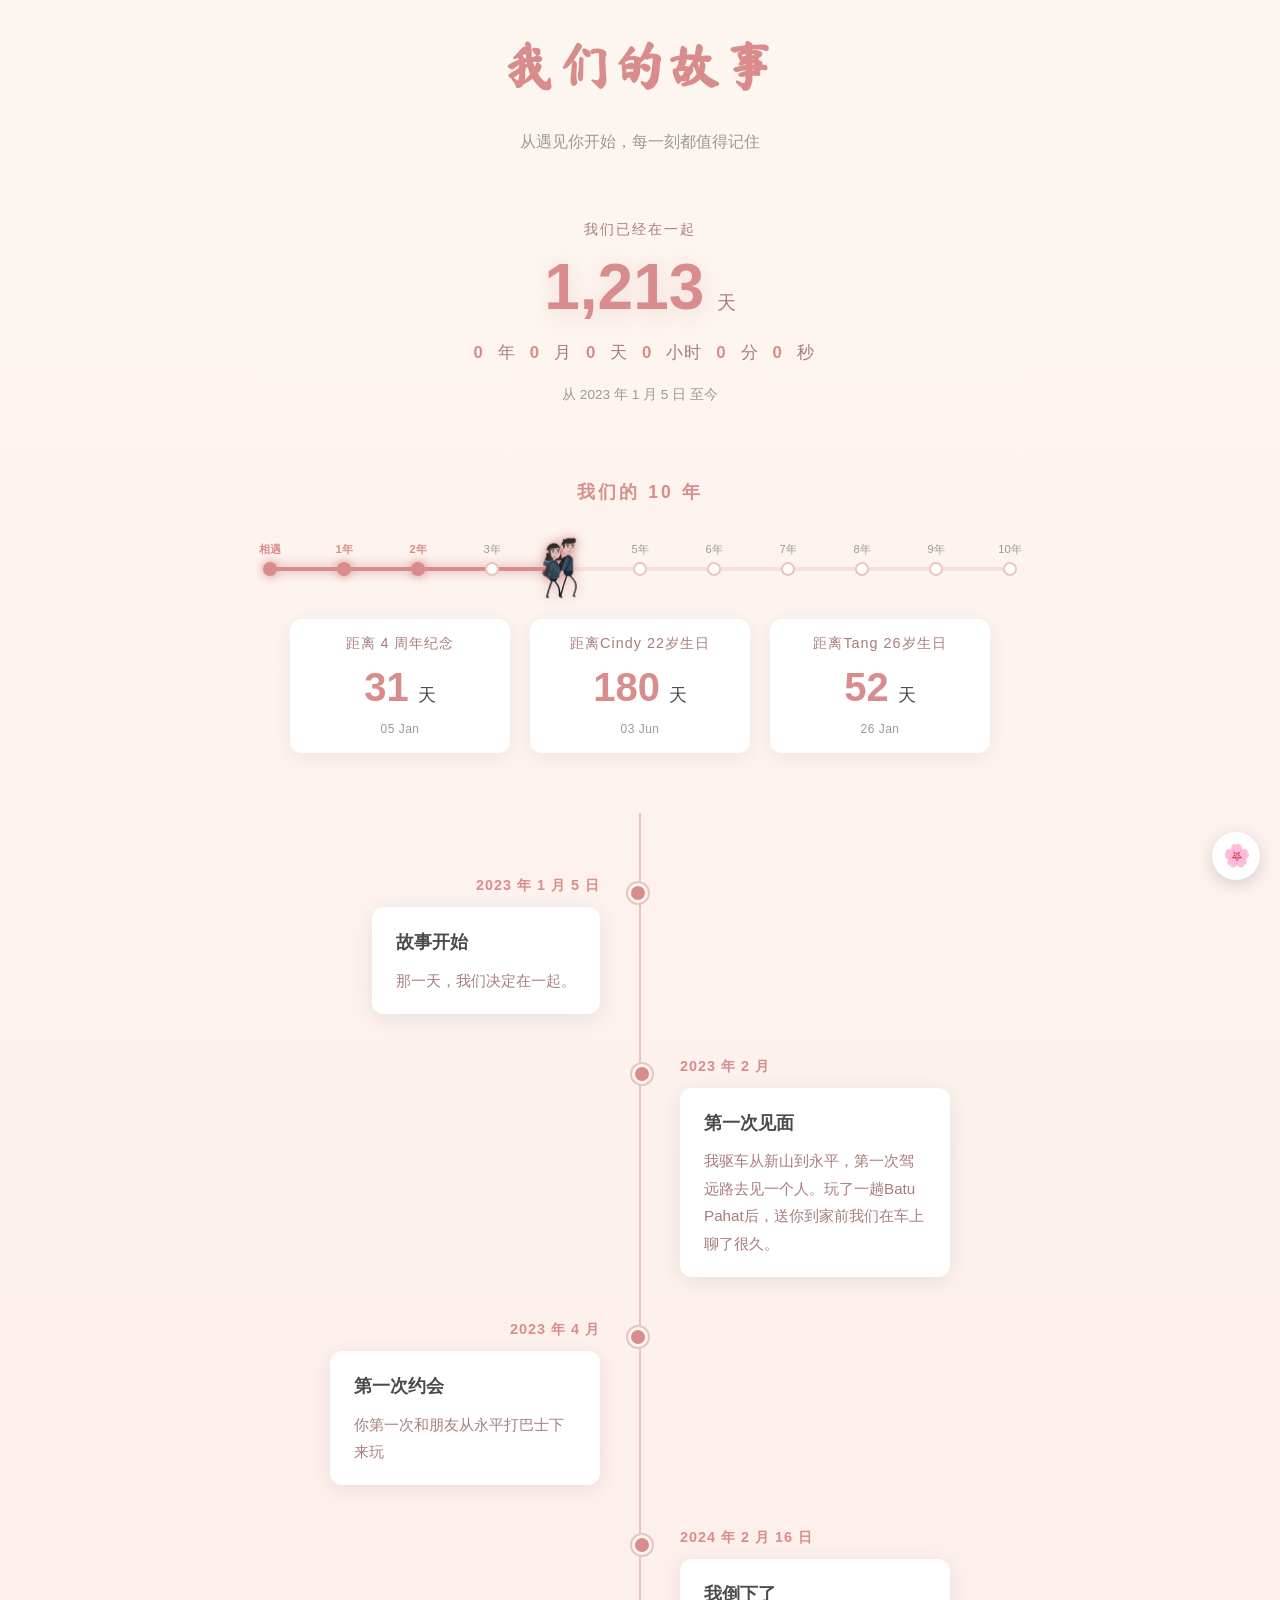
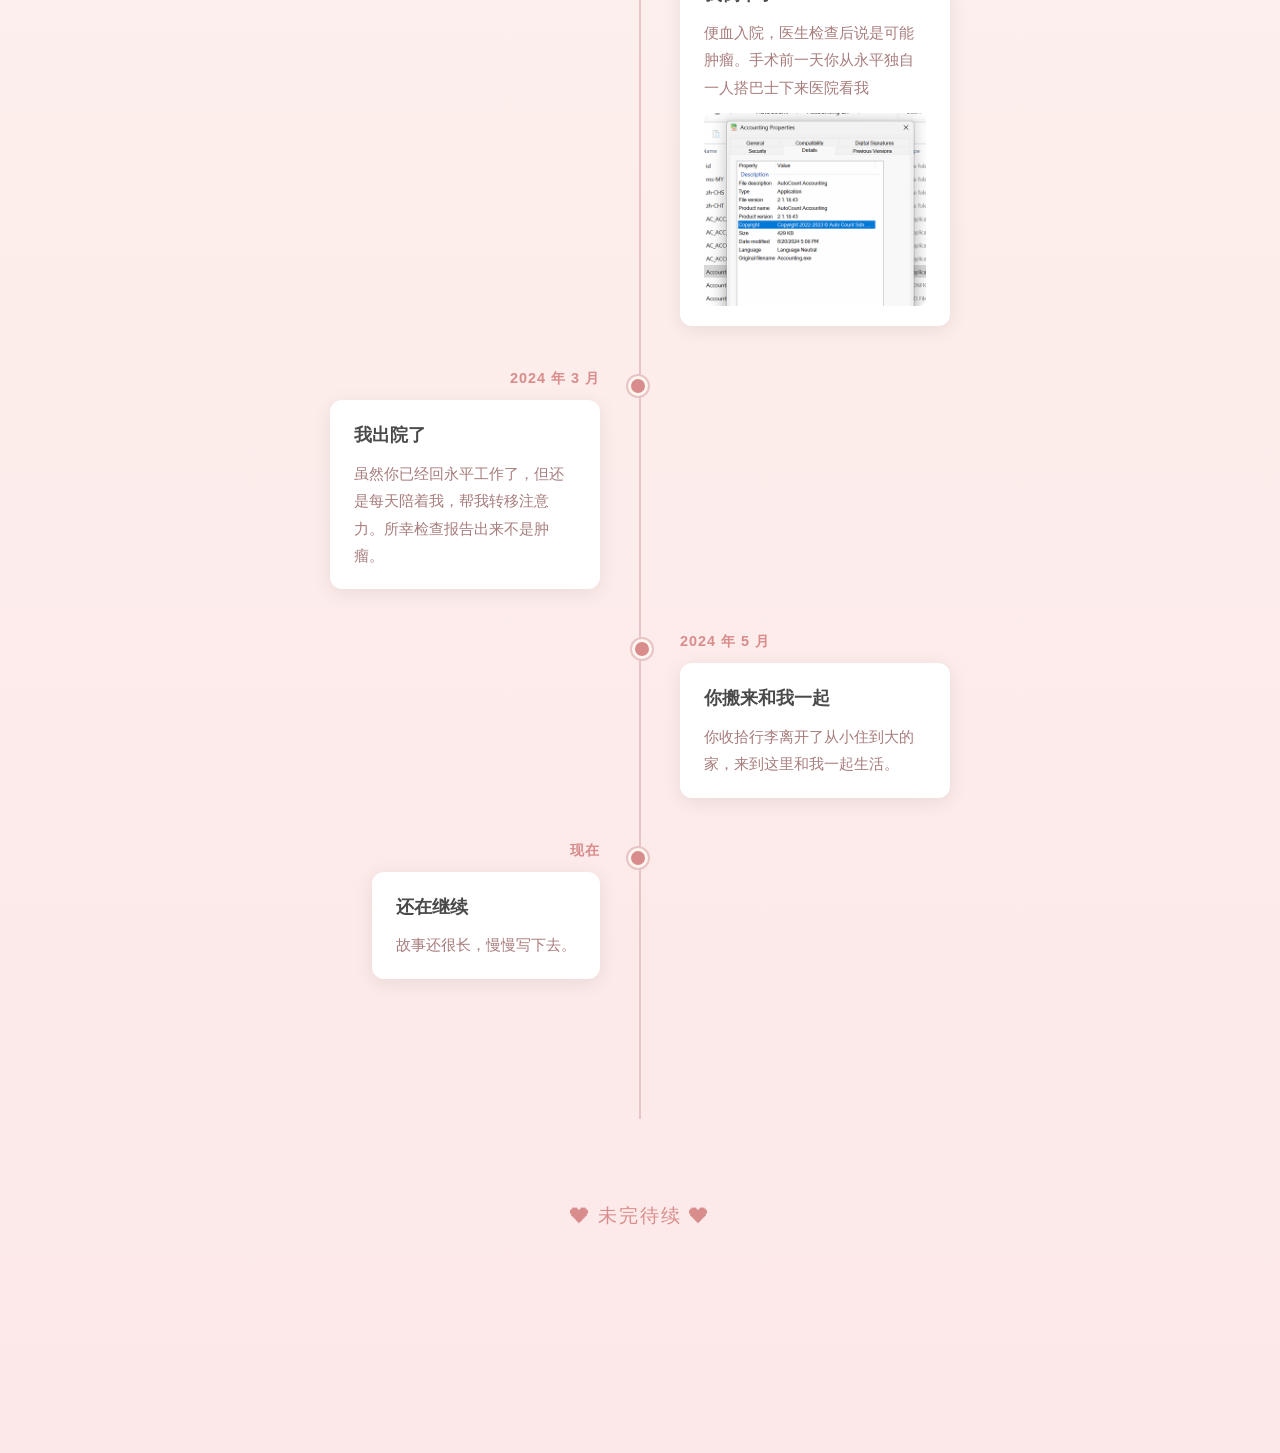
==== index.html @ 898c617d "Update index.html" ====
<!DOCTYPE html>
<html lang="zh-CN">
<head>
<meta charset="UTF-8">
<meta name="viewport" content="width=device-width, initial-scale=1.0">
<title>我们的故事</title>
<link rel="stylesheet" href="style.css">
<link href="https://fonts.googleapis.com/css2?family=Ma+Shan+Zheng&display=swap" rel="stylesheet">
</head>
<body>

<!-- 掉落物容器 -->
<div id="sakura"></div>

<!-- 主题切换按钮 -->
<button id="theme-btn" class="theme-btn">🌸</button>

<header>
  <h1>我们的故事</h1>
  <p>从遇见你开始，每一刻都值得记住</p>
</header>

<!-- 计数器 -->
<div class="counter">
  <div class="label">我们已经在一起</div>
  <div>
    <span class="number" id="days">0</span>
    <span class="unit">天</span>
  </div>
  <div class="detail">
    <span class="num" id="y">0</span> 年
    <span class="num" id="mo">0</span> 月
    <span class="num" id="d">0</span> 天
    <span class="num" id="h">0</span> 小时
    <span class="num" id="mi">0</span> 分
    <span class="num" id="s">0</span> 秒
  </div>
  <div class="since">从 2023 年 1 月 5 日 至今</div>
</div>

<!-- 里程碑进度条 -->
<div class="milestone">
  <div class="milestone-title">我们的 10 年</div>

  <div class="milestone-bar">
    <div class="milestone-line"></div>
    <div class="milestone-fill" id="milestone-fill"></div>

    <!-- 节点会由 JS 生成 -->

    <div class="milestone-marker" id="milestone-marker">
    <img src="images/walking.gif">
  </div>

  <div class="milestone-labels" id="milestone-labels"></div>
</div>


<!-- 倒计时区域 -->
<div class="countdown-section">
  <div class="countdown-card">
    <div class="countdown-title" id="title-anniversary">距离周年纪念</div>
    <div class="countdown-value"><span id="cd-anniversary">--</span> 天</div>
    <div class="countdown-date">05 Jan</div>
  </div>
  
  <div class="countdown-card">
    <div class="countdown-title" id="title-her">距离Cindy生日</div>
    <div class="countdown-value"><span id="cd-her">--</span> 天</div>
    <div class="countdown-date">03 Jun</div>
  </div>
  
  <div class="countdown-card">
    <div class="countdown-title" id="title-him">距离Tang生日</div>
    <div class="countdown-value"><span id="cd-him">--</span> 天</div>
    <div class="countdown-date">26 Jan</div>
  </div>
</div>

<!-- 时间线 -->
<div class="timeline">

  <div class="event left">
    <div class="date">2023 年 1 月 5 日</div>
    <div class="card">
      <h3>故事开始</h3>
      <p>那一天，我们决定在一起。</p>
    </div>
  </div>

  <div class="event right">
    <div class="date">2023 年 2 月</div>
    <div class="card">
      <h3>第一次见面</h3>
      <p>我驱车从新山到永平，第一次驾远路去见一个人。玩了一趟Batu Pahat后，送你到家前我们在车上聊了很久。</p>
    </div>
  </div>

  <div class="event left">
    <div class="date">2023 年 4 月</div>
    <div class="card">
      <h3>第一次约会</h3>
      <p>你第一次和朋友从永平打巴士下来玩</p>
    </div>
  </div>

  <div class="event right">
    <div class="date">2024 年 2 月 16 日</div>
    <div class="card">
      <h3>我倒下了</h3>
      <p>便血入院，医生检查后说是可能肿瘤。手术前一天你从永平独自一人搭巴士下来医院看我</p>
      <img src="images/photo1.jpg">
    </div>
  </div>

  <div class="event left">
    <div class="date">2024 年 3 月</div>
    <div class="card">
      <h3>我出院了</h3>
      <p>虽然你已经回永平工作了，但还是每天陪着我，帮我转移注意力。所幸检查报告出来不是肿瘤。</p>
    </div>
  </div>

  <div class="event right">
    <div class="date">2024 年 5 月</div>
    <div class="card">
      <h3>你搬来和我一起</h3>
      <p>你收拾行李离开了从小住到大的家，来到这里和我一起生活。</p>
    </div>
  </div>

  <div class="event left">
    <div class="date">现在</div>
    <div class="card">
      <h3>还在继续</h3>
      <p>故事还很长，慢慢写下去。</p>
    </div>
  </div>

</div>

<div class="ending">❤ 未完待续 ❤</div>

<div id="lightbox" class="lightbox">
  <img id="lightbox-img" src="" alt="">
</div>

<script src="script.js"></script>
</body>
</html>
---- style.css ----
/* ========== 浪漫主题 ========== */
:root {
  --bg-top: #fdf6f0;
  --bg-bottom: #fce8e8;
  --main: #d98c8c;
  --main-light: #e8c4c4;
  --text: #4a4a4a;
  --text-light: #999;
  --text-mid: #a87c7c;
  --card-bg: #ffffff;
  --dot-border: #fdf6f0;
  --petal-bg: radial-gradient(circle at 30% 30%, #ffd1dc, #ffb7c5);
}

/* ========== 万兽之王主题 ========== */
body.theme-fun {
  --bg-top: #0a0a0f;
  --bg-bottom: #1a1215;
  --main: #c9a04a;
  --main-light: #4a3a28;
  --text: #e8dcc8;
  --text-light: #8a7a68;
  --text-mid: #b8a898;
  --card-bg: #151014;
  --dot-border: #0a0a0f;
  --petal-bg: none;
}

* { margin: 0; padding: 0; box-sizing: border-box; }

body {
  font-family: "Helvetica Neue", "PingFang SC", "Microsoft YaHei", sans-serif;
  background: linear-gradient(180deg, var(--bg-top) 0%, var(--bg-bottom) 100%);
  color: var(--text);
  line-height: 1.8;
  overflow-x: hidden;
  transition: background 0.6s ease, color 0.6s ease;
}

/* ========== 掉落物层 ========== */
#sakura {
  position: fixed;
  top: 0;
  left: 0;
  width: 100%;
  height: 100%;
  pointer-events: none;
  z-index: 1;
  overflow: hidden;
}
.petal {
  position: absolute;
  top: -30px;
  background: var(--petal-bg);
  border-radius: 50% 0 50% 50%;
  opacity: 0.8;
  animation: fall linear infinite;
}
/* 图片 / emoji 型掉落物 */
.petal.img-petal {
  background-color: transparent !important;
  background-image: none !important;
  border-radius: 0;
  display: flex;
  align-items: center;
  justify-content: center;
}
@keyframes fall {
  0% {
    transform: translateY(-30px) rotate(0deg) translateX(0);
    opacity: 0;
  }
  10% { opacity: 0.9; }
  90% { opacity: 0.9; }
  100% {
    transform: translateY(105vh) rotate(720deg) translateX(80px);
    opacity: 0;
  }
}

/* ========== 主题切换按钮 ========== */
.theme-btn {
  position: fixed;
  top: auto;
  bottom: 20px;
  right: 20px;
  width: 48px;
  height: 48px;
  border-radius: 50%;
  border: none;
  background: var(--card-bg);
  box-shadow: 0 4px 16px rgba(0,0,0,0.15);
  font-size: 22px;
  cursor: pointer;
  z-index: 100;
  transition: transform 0.3s ease, background 0.3s ease;
}
.theme-btn:hover {
  transform: scale(1.1);
}

/* ========== 顶部标题 ========== */
header {
  position: relative;
  z-index: 2;
  text-align: center;
  padding: 20px 20px 40px;
}
header h1 {
  font-family: "Ma Shan Zheng", "Kaiti SC", "KaiTi", serif;
  font-size: 3.2rem;
  color: var(--main);
  letter-spacing: 4px;
  margin-bottom: 16px;
  transition: color 0.6s ease, text-shadow 0.6s ease, font-family 0.3s ease;
}
header p {
  color: var(--text-light);
  font-size: 1rem;
  transition: color 0.6s ease;
}

/* 万兽之王：标题更硬朗，带金色光晕 */
body.theme-fun header h1 {
  //font-family: "PingFang SC", "Microsoft YaHei", sans-serif;
  font-weight: 900;
  letter-spacing: 10px;
  text-shadow: 0 0 30px rgba(201, 160, 74, 0.35);
}

/* ========== 计数器 ========== */
.counter {
  position: relative;
  z-index: 2;
  text-align: center;
  margin: 10px auto 20px;
  padding: 10px 20px;
  max-width: 600px;
}
.counter .label {
  font-size: 0.9rem;
  color: var(--text-mid);
  letter-spacing: 2px;
  margin-bottom: 12px;
}
.counter .number {
  font-size: 4rem;
  font-weight: bold;
  color: var(--main);
  line-height: 1;
  text-shadow: 0 4px 20px rgba(217, 140, 140, 0.25);
  transition: color 0.6s ease, text-shadow 0.6s ease;
}
body.theme-fun .counter .number {
  text-shadow: 0 0 30px rgba(201, 160, 74, 0.4);
}
.counter .unit {
  font-size: 1.2rem;
  color: var(--text-mid);
  margin-left: 8px;
}
.counter .detail {
  margin-top: 18px;
  font-size: 1.05rem;
  color: var(--text-mid);
  letter-spacing: 1px;
  font-weight: 500;
}
.counter .detail .num {
  display: inline-block;
  min-width: 1.6em;
  text-align: center;
  color: var(--main);
  font-weight: bold;
  transition: transform 0.2s ease, color 0.6s ease;
}
.counter .detail .num.flip {
  animation: flipNum 0.4s ease;
}
@keyframes flipNum {
  0%   { transform: translateY(-6px) scale(1.15); opacity: 0.4; }
  100% { transform: translateY(0) scale(1); opacity: 1; }
}
.counter .since {
  margin-top: 14px;
  font-size: 0.85rem;
  color: var(--text-light);
}

/* ========== 里程碑进度条 ========== */
.milestone {
  position: relative;
  z-index: 2;
  max-width: 800px;
  margin: 40px auto 80px;
  padding: 20px 30px;
}

.milestone-title {
  text-align: center;
  font-size: 1.1rem;
  color: var(--main);
  letter-spacing: 3px;
  margin-bottom: 30px;
  font-weight: bold;
}

.milestone-bar {
  position: relative;
  height: 60px;
  margin-bottom: 10px;
}

/* 底线 */
.milestone-line {
  position: absolute;
  top: 50%;
  left: 0;
  right: 0;
  height: 4px;
  background: var(--main-light);
  border-radius: 2px;
  transform: translateY(-50%);
  opacity: 0.4;
}

/* 已走过的部分 */
.milestone-fill {
  position: absolute;
  top: 50%;
  left: 0;
  height: 4px;
  width: 0%;
  background: var(--main);
  border-radius: 2px;
  transform: translateY(-50%);
  transition: width 3.5s ease-out;
  box-shadow: 0 0 12px var(--main);
}

/* 里程碑节点 */
.milestone-node {
  position: absolute;
  top: 50%;
  width: 14px;
  height: 14px;
  border-radius: 50%;
  background: var(--card-bg);
  border: 2px solid var(--main-light);
  transform: translate(-50%, -50%);
  transition: background 0.6s ease, border-color 0.6s ease, box-shadow 0.6s ease;
}

/* 已经过的节点 */
.milestone-node.passed {
  background: var(--main);
  border-color: var(--main);
  box-shadow: 0 0 10px var(--main);
}
/* 经过时闪一下 */
.milestone-node.pop {
  animation: nodePop 0.6s ease;
}
@keyframes nodePop {
  0%   { transform: translate(-50%, -50%) scale(1); }
  50%  { transform: translate(-50%, -50%) scale(1.8); }
  100% { transform: translate(-50%, -50%) scale(1); }
}

/* 爱心标记 */
.milestone-marker {
  position: absolute;
  top: 50%;
  left: 0%;
  transform: translate(-50%, -50%);
  transition: left 3.5s ease-out;
  z-index: 3;
}

.milestone-marker img {
  width: 90px;
  height: auto;
  display: block;
  filter: drop-shadow(0 0 6px var(--main));
}

/* 节点下方的年份标签 */
.milestone-labels {
  position: relative;
  height: 30px;
}
.milestone-label {
  position: absolute;
  transform: translateX(-50%);
  font-size: 0.7rem;
  color: var(--text-light);
  text-align: center;
  white-space: nowrap;
}
.milestone-label.passed {
  color: var(--main);
  font-weight: bold;
}

/* 手机适配 */
@media (max-width: 700px) {
  .milestone {
    padding: 20px 10px;
  }
  .milestone-label {
    font-size: 0.6rem;
  }
  .milestone-title {
    font-size: 0.95rem;
    letter-spacing: 2px;
  }
  /* 手机端缩小奔跑的小人 */
  .milestone-marker img {
    width: 45px;  /* 电脑上是 48px，手机变小 */
  }
}


/* ========== 倒计时区域 ========== */
.countdown-section {
  position: relative;
  z-index: 2;
  display: flex;
  justify-content: center;
  gap: 20px;
  margin: 20px auto 60px;
  padding: 0 20px;
  max-width: 800px;
  flex-wrap: wrap;
}

.countdown-card {
  background: var(--card-bg);
  padding: 12px 20px;
  border-radius: 12px;
  box-shadow: 0 4px 20px rgba(0,0,0,0.06);
  text-align: center;
  min-width: 180px;
  flex: 1;
  max-width: 240px;
  transition: transform 0.3s ease, background 0.6s ease, box-shadow 0.3s ease;
}

body.theme-fun .countdown-card {
  border: 1px solid #3a2e24;
  box-shadow: 0 4px 24px rgba(0,0,0,0.6), inset 0 1px 0 rgba(201,160,74,0.08);
}

.countdown-card:hover {
  transform: translateY(-4px);
  box-shadow: 0 10px 30px rgba(0,0,0,0.12);
}

.countdown-title {
  font-size: 0.9rem;
  color: var(--text-mid);
  margin-bottom: 10px;
  letter-spacing: 1px;
}

.countdown-value {
  font-size: 1.1rem;
  color: var(--text);
}

.countdown-value span {
  font-size: 2.5rem;
  font-weight: bold;
  color: var(--main);
  line-height: 1;
  margin-right: 4px;
}

.countdown-date {
  margin-top: 8px;
  font-size: 0.75rem;
  color: var(--text-light);
  letter-spacing: 0.5px;
}

/* 手机适配 */
@media (max-width: 700px) {
  
  /* ========== 手机端倒计时特殊排版 ========== */
  .countdown-section {
    display: grid;
    grid-template-columns: 1fr 1fr; /* 分成左右两列 */
    gap: 12px;
    padding: 0 15px;
    margin-bottom: 40px;
  }

  /* 第一个卡片（周年）跨满两列，独占一行 */
  .countdown-card:first-child {
    grid-column: 1 / -1;
  }

  .countdown-card {
    min-width: 0; /* 解除宽度限制，让网格自己算 */
    padding: 12px 10px;
    max-width: none;
  }

  .countdown-title {
    font-size: 0.8rem;
  }

  .countdown-value span {
    font-size: 2rem;
  }
  
  .countdown-date {
    font-size: 0.7rem;
  }
  
}


/* ========== 时间线 ========== */
.timeline {
  position: relative;
  z-index: 2;
  max-width: 900px;
  margin: 0 auto;
  padding: 40px 20px 120px;
}
.timeline::before {
  content: "";
  position: absolute;
  left: 50%;
  top: 0;
  bottom: 0;
  width: 2px;
  background: var(--main-light);
  transform: translateX(-50%);
  transition: background 0.6s ease;
}
body.theme-fun .timeline::before {
  background: linear-gradient(180deg, #3a2e24 0%, rgba(201,160,74,0.4) 50%, #3a2e24 100%);
}
.event {
  position: relative;
  width: 50%;
  padding: 20px 40px;
  opacity: 0;
  transform: translateY(40px);
  transition: all 0.8s ease;
}
.event.show {
  opacity: 1;
  transform: translateY(0);
}
.event.fade-out {
  opacity: 0.15;
  transform: translateY(-20px);
  transition: all 0.6s ease;
}
.event.left { left: 0; text-align: right; }
.event.right { left: 50%; text-align: left; }

/* 圆点：颜色跟随主题 */
.event::after {
  content: "";
  position: absolute;
  top: 30px;
  width: 14px;
  height: 14px;
  background: var(--main);
  border: 3px solid var(--dot-border);
  border-radius: 50%;
  box-shadow: 0 0 0 2px var(--main-light);
  transition: background 0.6s ease, box-shadow 0.6s ease;
}
.event.left::after { right: -8px; }
.event.right::after { left: -8px; }

.event .date {
  font-size: 0.9rem;
  color: var(--main);
  font-weight: bold;
  letter-spacing: 1px;
  margin-bottom: 8px;
  transition: color 0.6s ease;
}
.event .card {
  background: var(--card-bg);
  padding: 20px 24px;
  border-radius: 12px;
  box-shadow: 0 4px 20px rgba(0,0,0,0.08);
  display: inline-block;
  text-align: left;
  max-width: 100%;
  transition: transform 0.3s ease, box-shadow 0.3s ease, background 0.6s ease, border-color 0.3s ease;
}
.event .card:hover {
  transform: translateY(-4px);
  box-shadow: 0 10px 30px rgba(0,0,0,0.12);
}
/* 万兽之王：卡片加金属边框 */
body.theme-fun .event .card {
  border: 1px solid #3a2e24;
  box-shadow: 0 4px 24px rgba(0,0,0,0.6), inset 0 1px 0 rgba(201,160,74,0.08);
}
body.theme-fun .event .card:hover {
  border-color: #5a4a34;
  box-shadow: 0 10px 32px rgba(201,160,74,0.18), inset 0 1px 0 rgba(201,160,74,0.15);
}
.event .card h3 {
  font-size: 1.1rem;
  color: var(--text);
  margin-bottom: 8px;
  transition: color 0.6s ease;
}
.event .card p {
  font-size: 0.95rem;
  color: var(--text-mid);
}
.event .card img {
  width: 100%;
  border-radius: 8px;
  margin-top: 12px;
  display: block;
  cursor: pointer;
}

.ending {
  position: relative;
  z-index: 2;
  text-align: center;
  padding: 80px 20px 120px;
  color: var(--main);
  font-size: 1.2rem;
  letter-spacing: 2px;
  transition: color 0.6s ease;
}

/* ========== 图片放大遮罩 ========== */
.lightbox {
  display: none;
  position: fixed;
  inset: 0;
  background: rgba(0,0,0,0.85);
  z-index: 999;
  justify-content: center;
  align-items: center;
  padding: 20px;
}
.lightbox.show { display: flex; }
.lightbox img {
  max-width: 90%;
  max-height: 90%;
  border-radius: 12px;
  box-shadow: 0 10px 40px rgba(0,0,0,0.5);
}

/* ========== 手机适配 ========== */
@media (max-width: 700px) {
  .timeline {
    padding-left: 0;
    padding-right: 0;
  }
  .timeline::before {
    left: 18px;
    transform: none;
  }
  .event,
  .event.left,
  .event.right {
    width: 100% !important;
    left: 0 !important;
    text-align: left !important;
    padding-left: 40px !important;
    padding-right: 10px !important;
    margin-left: 0 !important;
  }
  .event::after,
  .event.left::after,
  .event.right::after {
    left: 18px !important;
    right: auto !important;
    transform: none !important;
    margin-left: -10px !important;
  }
  .event .card {
    display: block;
    text-align: left;
  }
  .event .date {
    text-align: left;
  }
  .counter .number { font-size: 3rem; }
  .counter .detail { font-size: 0.9rem; }
}
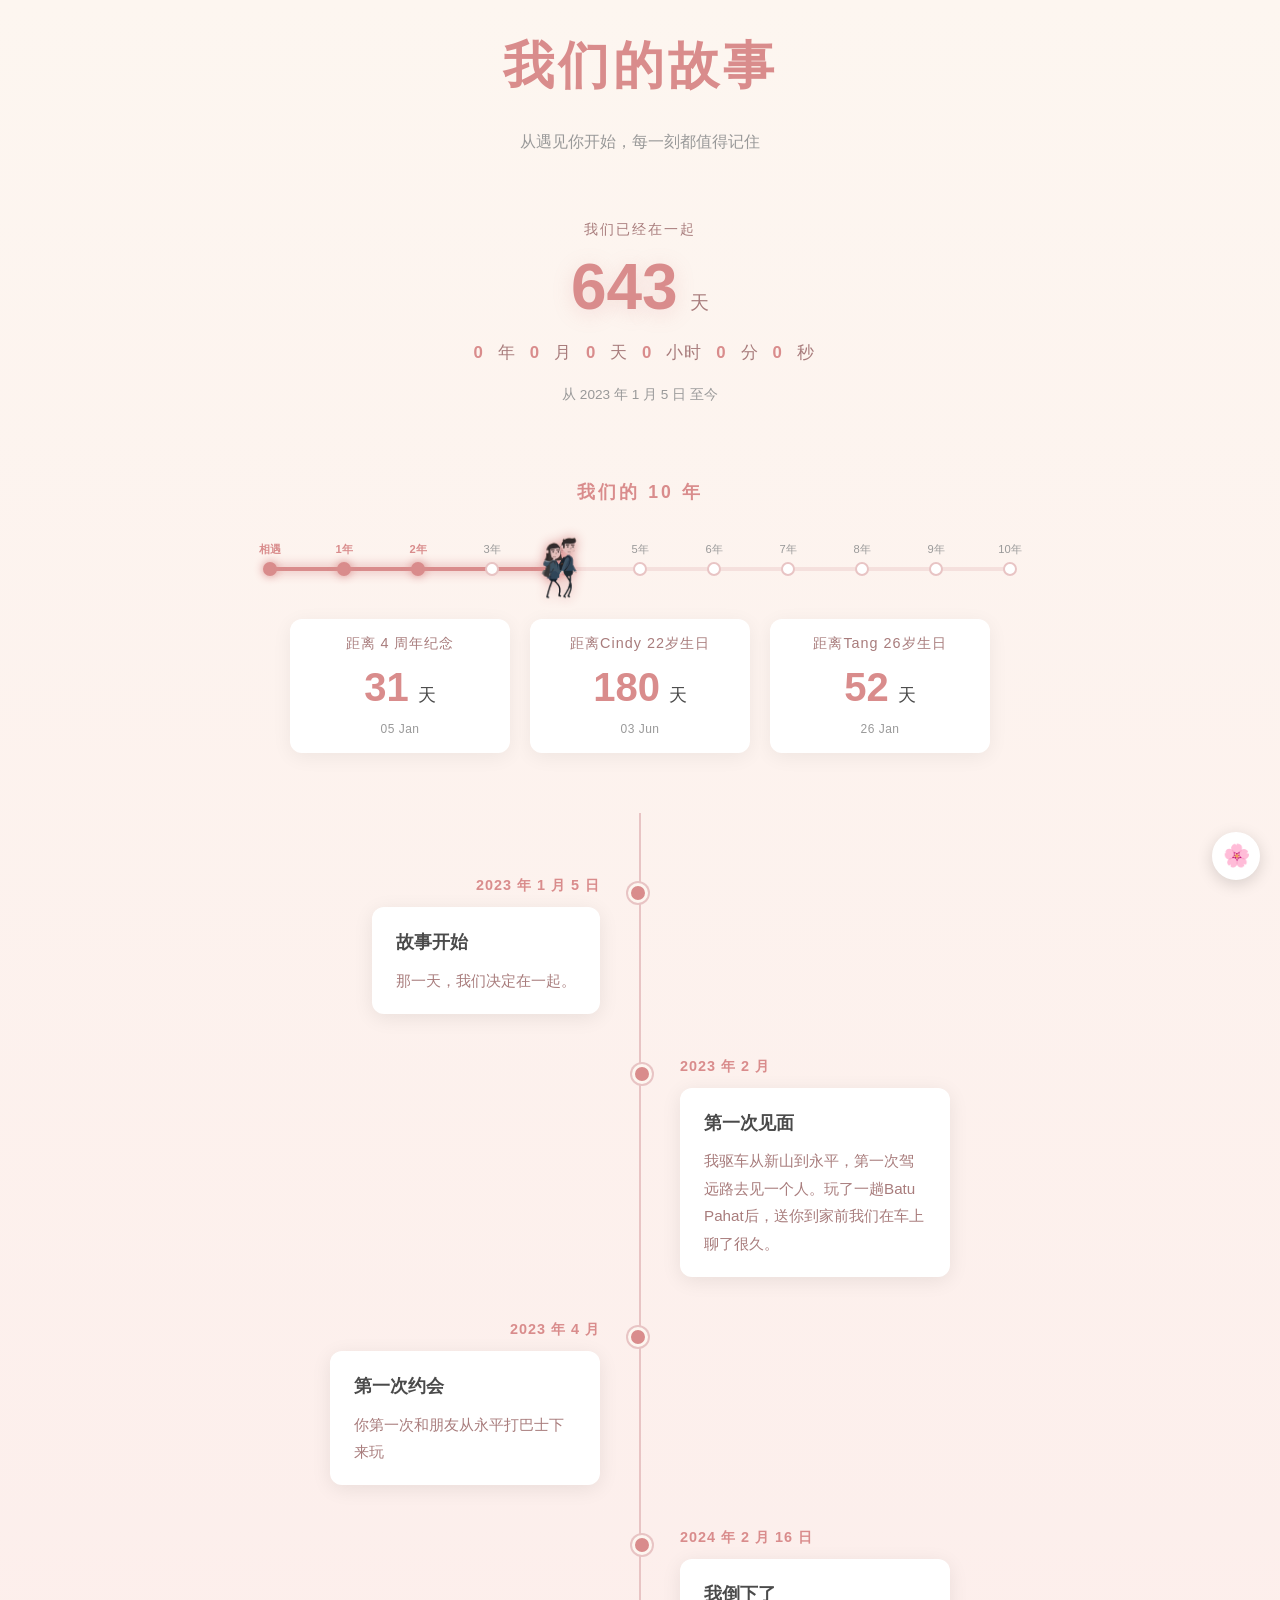
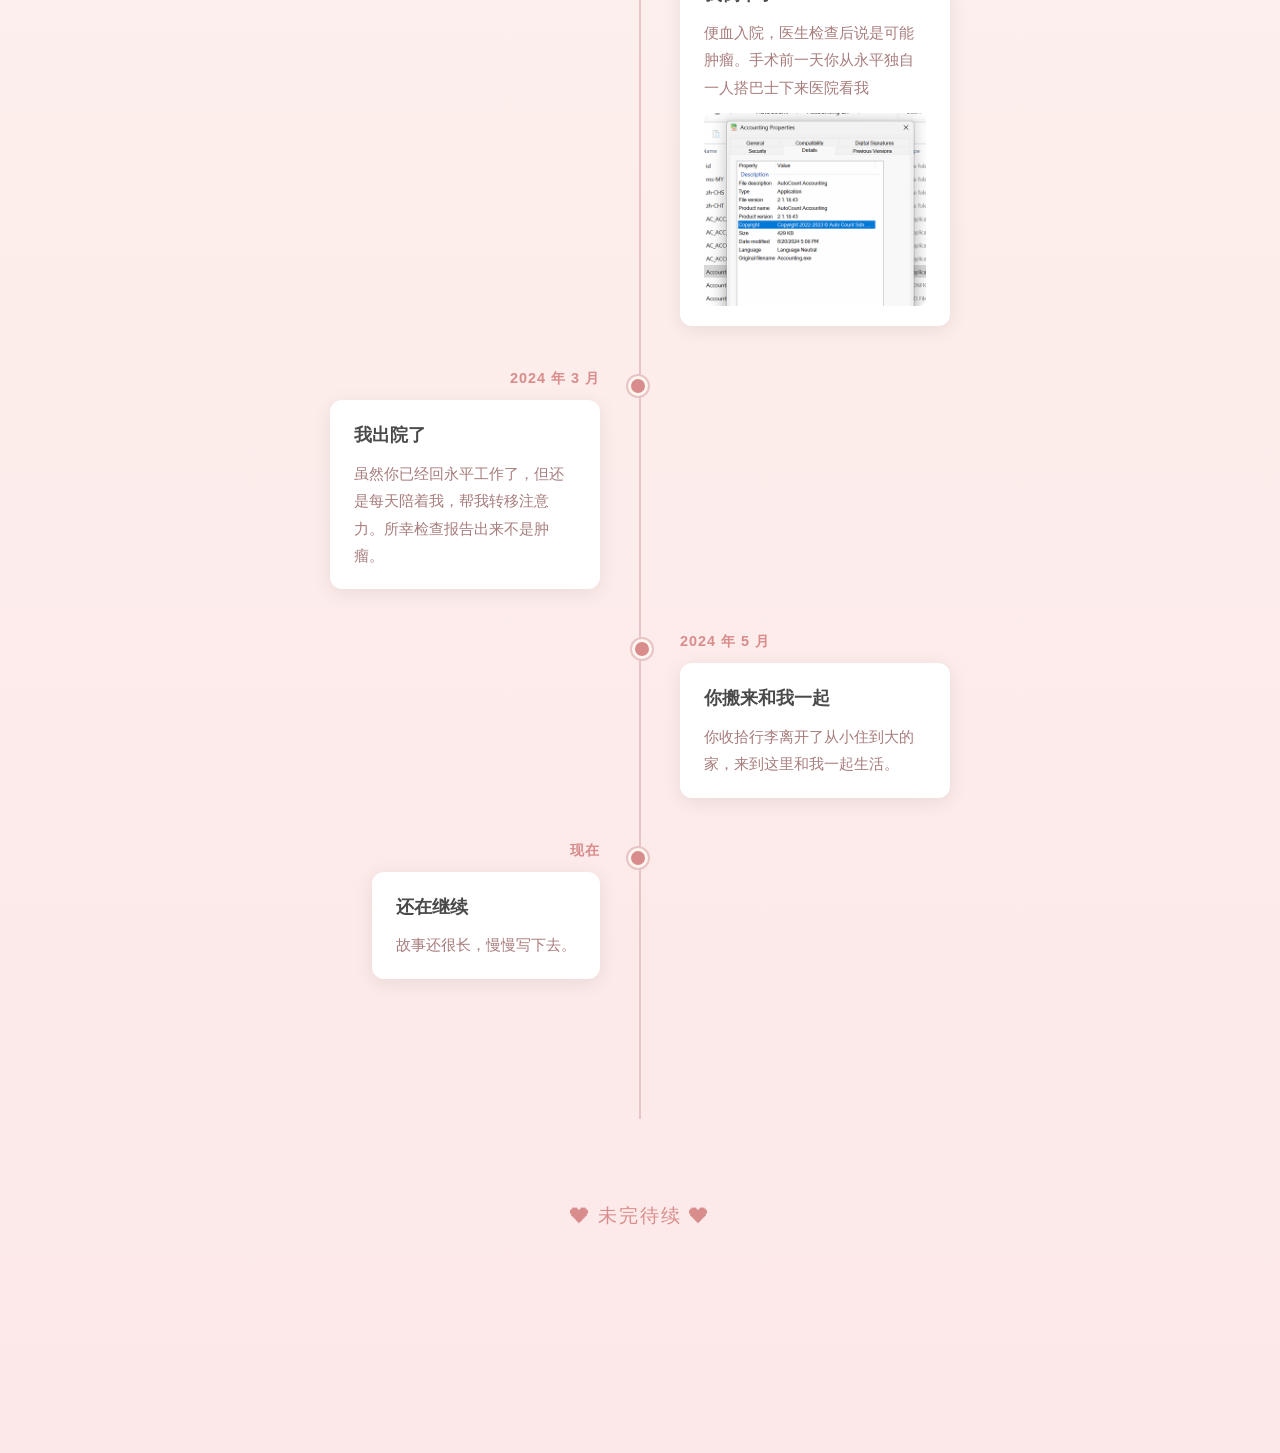
==== commit 3a3aca52: "Update index.html" ====
--- a/index.html
+++ b/index.html
@@ -5,7 +5,6 @@
 <meta name="viewport" content="width=device-width, initial-scale=1.0">
 <title>我们的故事</title>
 <link rel="stylesheet" href="style.css">
-<link href="https://fonts.googleapis.com/css2?family=Ma+Shan+Zheng&display=swap" rel="stylesheet">
 </head>
 <body>
 
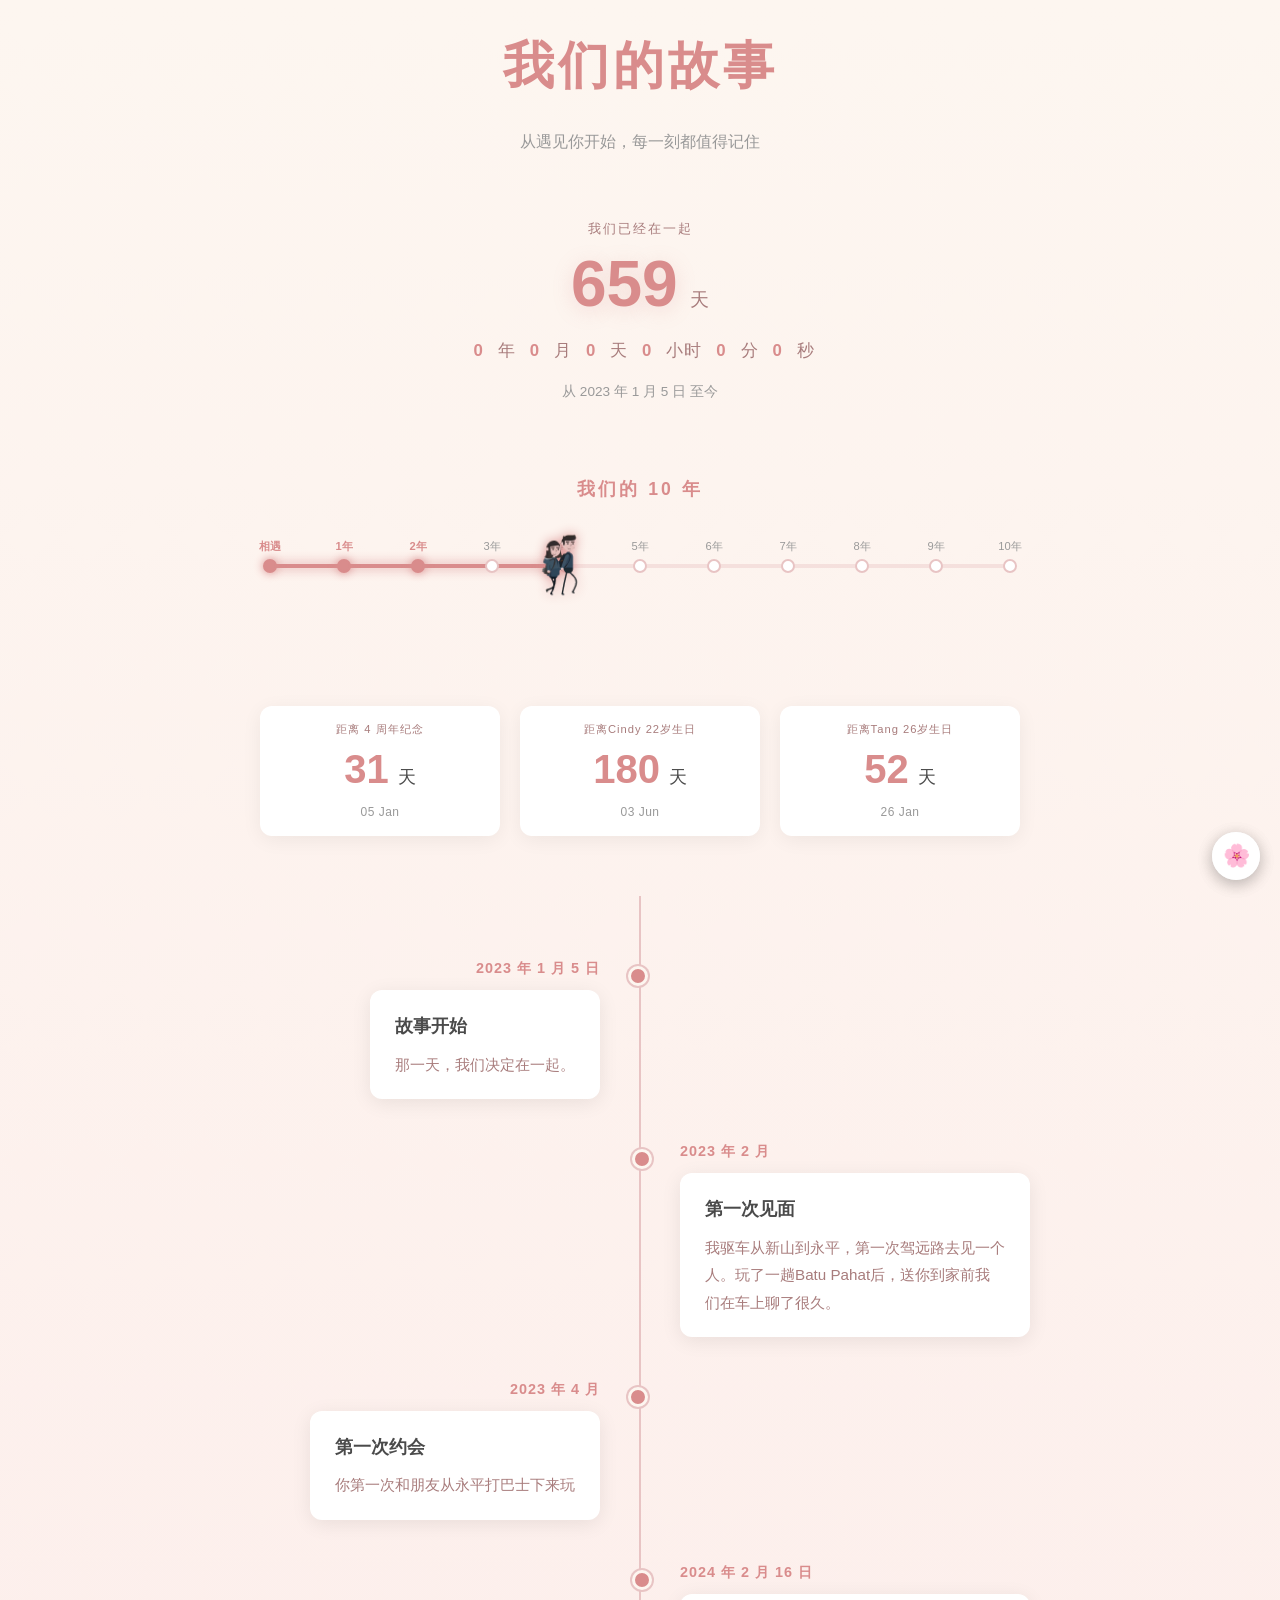
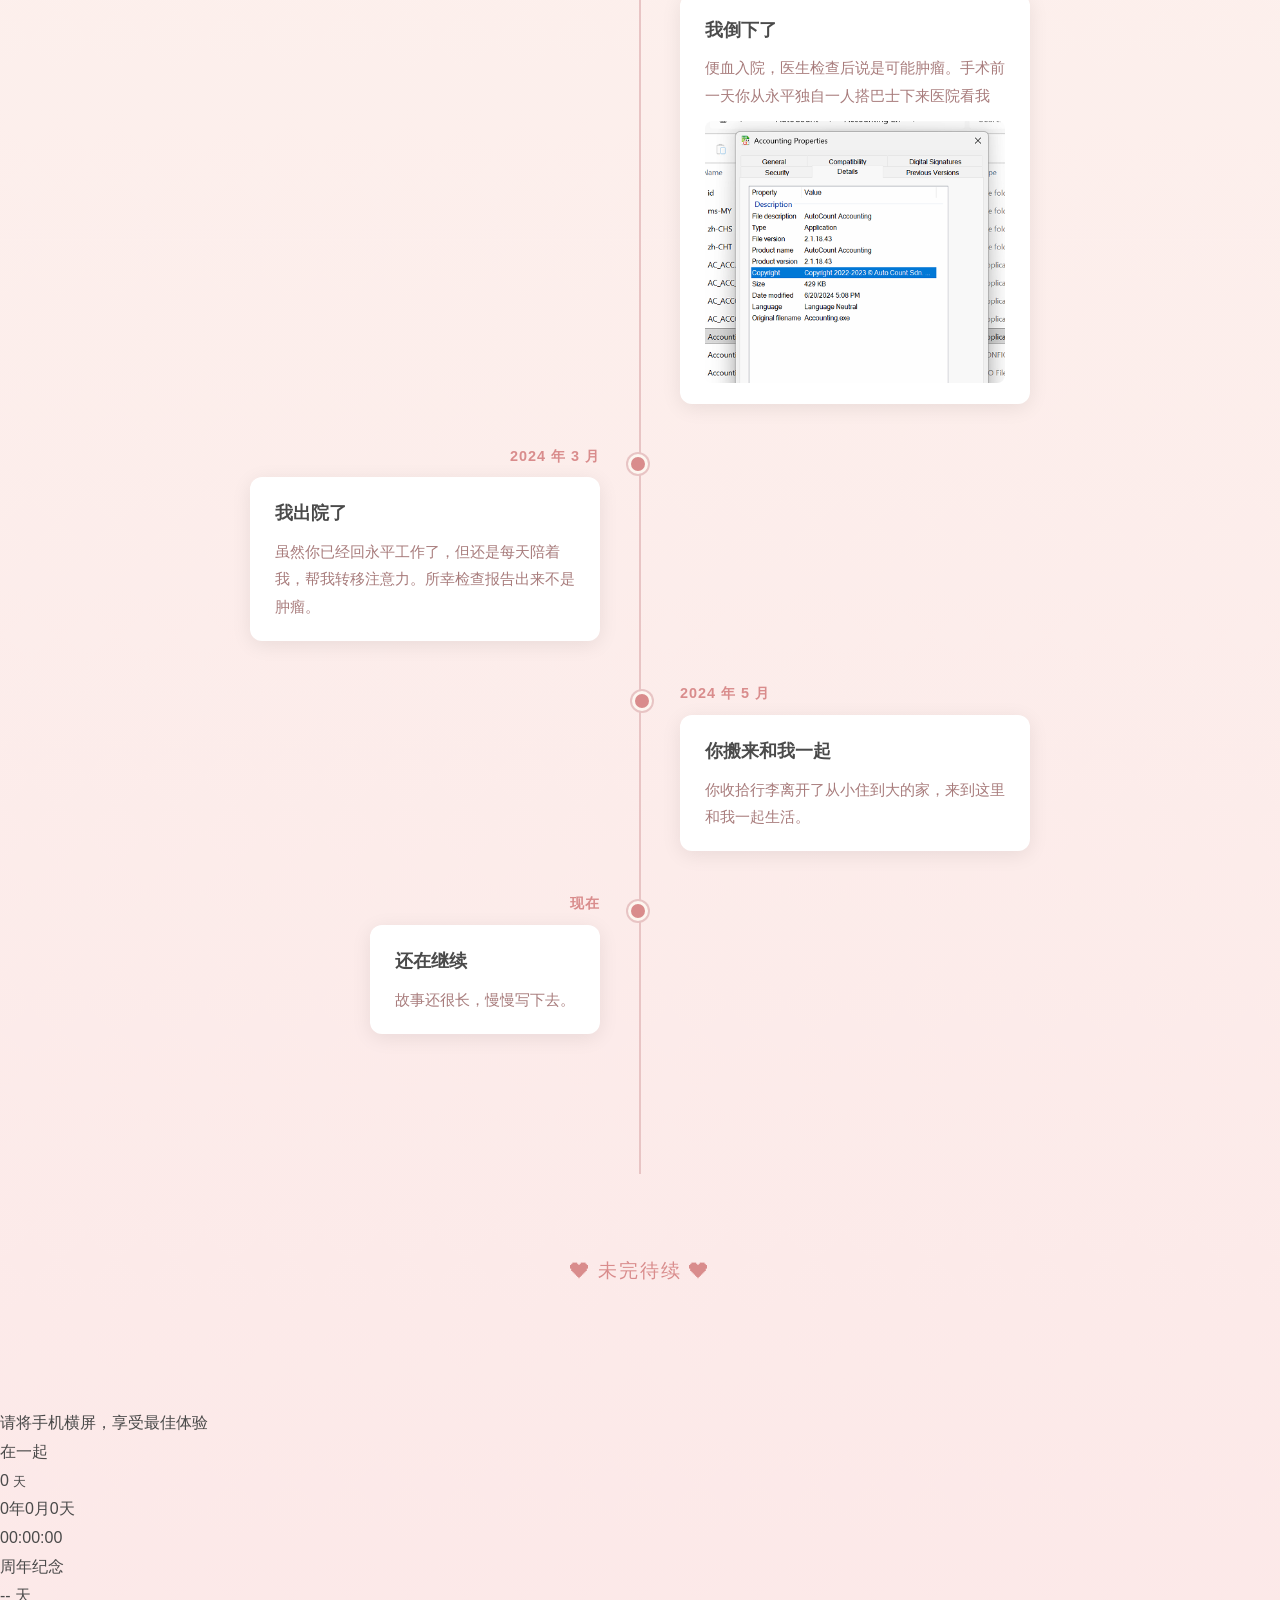
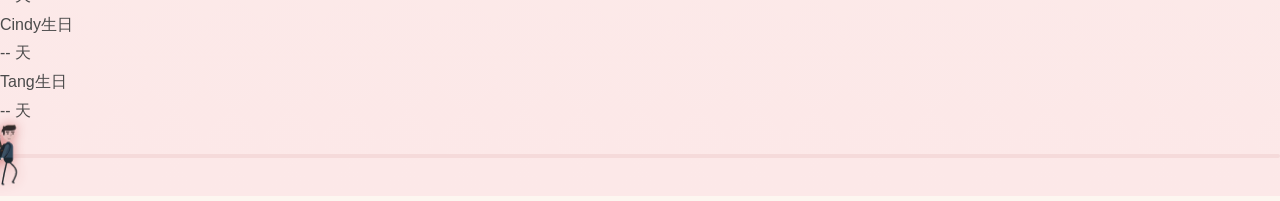
==== commit 4a70da48: "Update index.html" ====
--- a/index.html
+++ b/index.html
@@ -2,7 +2,7 @@
 <html lang="zh-CN">
 <head>
 <meta charset="UTF-8">
-<meta name="viewport" content="width=device-width, initial-scale=1.0">
+<meta name="viewport" content="width=device-width, initial-scale=1.0, user-scalable=no">
 <title>我们的故事</title>
 <link rel="stylesheet" href="style.css">
 </head>
@@ -11,134 +11,141 @@
 <!-- 掉落物容器 -->
 <div id="sakura"></div>
 
-<!-- 主题切换按钮 -->
-<button id="theme-btn" class="theme-btn">🌸</button>
-
-<header>
-  <h1>我们的故事</h1>
-  <p>从遇见你开始，每一刻都值得记住</p>
-</header>
-
-<!-- 计数器 -->
-<div class="counter">
-  <div class="label">我们已经在一起</div>
-  <div>
-    <span class="number" id="days">0</span>
-    <span class="unit">天</span>
-  </div>
-  <div class="detail">
-    <span class="num" id="y">0</span> 年
-    <span class="num" id="mo">0</span> 月
-    <span class="num" id="d">0</span> 天
-    <span class="num" id="h">0</span> 小时
-    <span class="num" id="mi">0</span> 分
-    <span class="num" id="s">0</span> 秒
-  </div>
-  <div class="since">从 2023 年 1 月 5 日 至今</div>
+<!-- 按钮容器 -->
+<div class="floating-buttons">
+  <button id="fullscreen-btn" class="theme-btn" title="全屏时钟模式">⛶</button>
+  <button id="theme-btn" class="theme-btn">🌸</button>
 </div>
 
-<!-- 里程碑进度条 -->
-<div class="milestone">
-  <div class="milestone-title">我们的 10 年</div>
+<!-- 正常阅读模式 -->
+<div id="main-view">
+  <header>
+    <h1>我们的故事</h1>
+    <p>从遇见你开始，每一刻都值得记住</p>
+  </header>
 
-  <div class="milestone-bar">
-    <div class="milestone-line"></div>
-    <div class="milestone-fill" id="milestone-fill"></div>
-
-    <!-- 节点会由 JS 生成 -->
-
-    <div class="milestone-marker" id="milestone-marker">
-    <img src="images/walking.gif">
+  <div class="counter">
+    <div class="label">我们已经在一起</div>
+    <div>
+      <span class="number" id="days">0</span>
+      <span class="unit">天</span>
+    </div>
+    <div class="detail">
+      <span class="num" id="y">0</span> 年
+      <span class="num" id="mo">0</span> 月
+      <span class="num" id="d">0</span> 天
+      <span class="num" id="h">0</span> 小时
+      <span class="num" id="mi">0</span> 分
+      <span class="num" id="s">0</span> 秒
+    </div>
+    <div class="since">从 2023 年 1 月 5 日 至今</div>
   </div>
 
-  <div class="milestone-labels" id="milestone-labels"></div>
-</div>
-
-
-<!-- 倒计时区域 -->
-<div class="countdown-section">
-  <div class="countdown-card">
-    <div class="countdown-title" id="title-anniversary">距离周年纪念</div>
-    <div class="countdown-value"><span id="cd-anniversary">--</span> 天</div>
-    <div class="countdown-date">05 Jan</div>
-  </div>
-  
-  <div class="countdown-card">
-    <div class="countdown-title" id="title-her">距离Cindy生日</div>
-    <div class="countdown-value"><span id="cd-her">--</span> 天</div>
-    <div class="countdown-date">03 Jun</div>
-  </div>
-  
-  <div class="countdown-card">
-    <div class="countdown-title" id="title-him">距离Tang生日</div>
-    <div class="countdown-value"><span id="cd-him">--</span> 天</div>
-    <div class="countdown-date">26 Jan</div>
-  </div>
-</div>
-
-<!-- 时间线 -->
-<div class="timeline">
-
-  <div class="event left">
-    <div class="date">2023 年 1 月 5 日</div>
-    <div class="card">
-      <h3>故事开始</h3>
-      <p>那一天，我们决定在一起。</p>
+  <div class="milestone">
+    <div class="milestone-title">我们的 10 年</div>
+    <div class="milestone-bar">
+      <div class="milestone-line"></div>
+      <div class="milestone-fill" id="milestone-fill"></div>
+      <div class="milestone-marker" id="milestone-marker">
+        <img src="images/walking.gif" alt="奔跑">
+      </div>
+      <div class="milestone-labels" id="milestone-labels"></div>
     </div>
   </div>
 
-  <div class="event right">
-    <div class="date">2023 年 2 月</div>
-    <div class="card">
-      <h3>第一次见面</h3>
-      <p>我驱车从新山到永平，第一次驾远路去见一个人。玩了一趟Batu Pahat后，送你到家前我们在车上聊了很久。</p>
+  <div class="countdown-section">
+    <div class="countdown-card">
+      <div class="countdown-title" id="title-anniversary">距离周年纪念</div>
+      <div class="countdown-value"><span id="cd-anniversary">--</span> 天</div>
+      <div class="countdown-date">05 Jan</div>
+    </div>
+    <div class="countdown-card">
+      <div class="countdown-title" id="title-her">距离Cindy生日</div>
+      <div class="countdown-value"><span id="cd-her">--</span> 天</div>
+      <div class="countdown-date">03 Jun</div>
+    </div>
+    <div class="countdown-card">
+      <div class="countdown-title" id="title-him">距离Tang生日</div>
+      <div class="countdown-value"><span id="cd-him">--</span> 天</div>
+      <div class="countdown-date">26 Jan</div>
     </div>
   </div>
 
-  <div class="event left">
-    <div class="date">2023 年 4 月</div>
-    <div class="card">
-      <h3>第一次约会</h3>
-      <p>你第一次和朋友从永平打巴士下来玩</p>
+  <div class="timeline">
+    <div class="event left">
+      <div class="date">2023 年 1 月 5 日</div>
+      <div class="card"><h3>故事开始</h3><p>那一天，我们决定在一起。</p></div>
+    </div>
+    <div class="event right">
+      <div class="date">2023 年 2 月</div>
+      <div class="card"><h3>第一次见面</h3><p>我驱车从新山到永平，第一次驾远路去见一个人。玩了一趟Batu Pahat后，送你到家前我们在车上聊了很久。</p></div>
+    </div>
+    <div class="event left">
+      <div class="date">2023 年 4 月</div>
+      <div class="card"><h3>第一次约会</h3><p>你第一次和朋友从永平打巴士下来玩</p></div>
+    </div>
+    <div class="event right">
+      <div class="date">2024 年 2 月 16 日</div>
+      <div class="card"><h3>我倒下了</h3><p>便血入院，医生检查后说是可能肿瘤。手术前一天你从永平独自一人搭巴士下来医院看我</p><img src="images/photo1.jpg"></div>
+    </div>
+    <div class="event left">
+      <div class="date">2024 年 3 月</div>
+      <div class="card"><h3>我出院了</h3><p>虽然你已经回永平工作了，但还是每天陪着我，帮我转移注意力。所幸检查报告出来不是肿瘤。</p></div>
+    </div>
+    <div class="event right">
+      <div class="date">2024 年 5 月</div>
+      <div class="card"><h3>你搬来和我一起</h3><p>你收拾行李离开了从小住到大的家，来到这里和我一起生活。</p></div>
+    </div>
+    <div class="event left">
+      <div class="date">现在</div>
+      <div class="card"><h3>还在继续</h3><p>故事还很长，慢慢写下去。</p></div>
+    </div>
+  </div>
+  <div class="ending">❤ 未完待续 ❤</div>
+</div>
+
+<!-- 全屏时钟模式 -->
+<div id="clock-view">
+  <div class="clock-hint">请将手机横屏，享受最佳体验</div>
+  
+  <div class="clock-layout">
+    <div class="clock-panel clock-left">
+      <div class="clock-label">在一起</div>
+      <div class="clock-days"><span id="clock-days">0</span> <small>天</small></div>
+      <div class="clock-subdetail" id="clock-detail">0年0月0天</div>
+    </div>
+
+    <div class="clock-panel clock-center">
+      <div id="clock-time">00:00:00</div>
+    </div>
+
+    <div class="clock-panel clock-right">
+      <div class="clock-cd-item">
+        <div class="clock-cd-title" id="clock-title-ann">周年纪念</div>
+        <div class="clock-cd-val"><span id="clock-cd-ann">--</span> 天</div>
+      </div>
+      <div class="clock-cd-item">
+        <div class="clock-cd-title" id="clock-title-her">Cindy生日</div>
+        <div class="clock-cd-val"><span id="clock-cd-her">--</span> 天</div>
+      </div>
+      <div class="clock-cd-item">
+        <div class="clock-cd-title" id="clock-title-him">Tang生日</div>
+        <div class="clock-cd-val"><span id="clock-cd-him">--</span> 天</div>
+      </div>
     </div>
   </div>
 
-  <div class="event right">
-    <div class="date">2024 年 2 月 16 日</div>
-    <div class="card">
-      <h3>我倒下了</h3>
-      <p>便血入院，医生检查后说是可能肿瘤。手术前一天你从永平独自一人搭巴士下来医院看我</p>
-      <img src="images/photo1.jpg">
+  <div class="clock-milestone">
+    <div class="milestone-bar">
+      <div class="milestone-line"></div>
+      <div class="milestone-fill" id="clock-milestone-fill"></div>
+      <div class="milestone-marker" id="clock-milestone-marker">
+        <img src="images/walking.gif" alt="奔跑">
+      </div>
+      <div class="milestone-labels" id="clock-milestone-labels"></div>
     </div>
   </div>
-
-  <div class="event left">
-    <div class="date">2024 年 3 月</div>
-    <div class="card">
-      <h3>我出院了</h3>
-      <p>虽然你已经回永平工作了，但还是每天陪着我，帮我转移注意力。所幸检查报告出来不是肿瘤。</p>
-    </div>
-  </div>
-
-  <div class="event right">
-    <div class="date">2024 年 5 月</div>
-    <div class="card">
-      <h3>你搬来和我一起</h3>
-      <p>你收拾行李离开了从小住到大的家，来到这里和我一起生活。</p>
-    </div>
-  </div>
-
-  <div class="event left">
-    <div class="date">现在</div>
-    <div class="card">
-      <h3>还在继续</h3>
-      <p>故事还很长，慢慢写下去。</p>
-    </div>
-  </div>
-
 </div>
-
-<div class="ending">❤ 未完待续 ❤</div>
 
 <div id="lightbox" class="lightbox">
   <img id="lightbox-img" src="" alt="">
--- a/style.css
+++ b/style.css
@@ -64,6 +64,7 @@
   display: flex;
   align-items: center;
   justify-content: center;
+  line-height: 1;
 }
 @keyframes fall {
   0% {
@@ -73,7 +74,7 @@
   10% { opacity: 0.9; }
   90% { opacity: 0.9; }
   100% {
-    transform: translateY(105vh) rotate(720deg) translateX(80px);
+    transform: translateY(120vh) rotate(720deg) translateX(80px);
     opacity: 0;
   }
 }
@@ -107,7 +108,7 @@
   padding: 20px 20px 40px;
 }
 header h1 {
-  font-family: "Ma Shan Zheng", "Kaiti SC", "KaiTi", serif;
+  font-family: "Kaiti SC", "KaiTi", "STKaiti", serif;
   font-size: 3.2rem;
   color: var(--main);
   letter-spacing: 4px;
@@ -124,7 +125,7 @@
 body.theme-fun header h1 {
   //font-family: "PingFang SC", "Microsoft YaHei", sans-serif;
   font-weight: 900;
-  letter-spacing: 10px;
+  letter-spacing: 4px;
   text-shadow: 0 0 30px rgba(201, 160, 74, 0.35);
 }
 
@@ -138,7 +139,7 @@
   max-width: 600px;
 }
 .counter .label {
-  font-size: 0.9rem;
+  font-size: 0.8rem;
   color: var(--text-mid);
   letter-spacing: 2px;
   margin-bottom: 12px;
@@ -344,6 +345,7 @@
   flex: 1;
   max-width: 240px;
   transition: transform 0.3s ease, background 0.6s ease, box-shadow 0.3s ease;
+  border: 1px solid transparent; 
 }
 
 body.theme-fun .countdown-card {
@@ -357,7 +359,7 @@
 }
 
 .countdown-title {
-  font-size: 0.9rem;
+  font-size: 0.7rem;
   color: var(--text-mid);
   margin-bottom: 10px;
   letter-spacing: 1px;
@@ -407,7 +409,8 @@
   }
 
   .countdown-title {
-    font-size: 0.8rem;
+    font-size: 0.7rem;
+    white-space: nowrap;
   }
 
   .countdown-value span {
@@ -478,6 +481,25 @@
 }
 .event.left::after { right: -8px; }
 .event.right::after { left: -8px; }
+
+body.theme-fun .event::after {
+  background: url('images/specialtimepoint.png') center/contain no-repeat;
+  background-color: transparent;   /* 去掉原来的底色 */
+  border: none;                    /* 去掉原来的边框 */
+  box-shadow: none;                /* 去掉原来的光晕 */
+  width: 40px;                     /* 调整成图片的合适大小 */
+  height: 40px;
+}
+
+/* 左边卡片的结点微调 */
+body.theme-fun .event.left::after {
+  right: -20px; /* 根据视觉效果微调，比如 -9px 或 -11px */
+}
+
+/* 右边卡片的结点微调 */
+body.theme-fun .event.right::after {
+  left: -20px;
+}
 
 .event .date {
   font-size: 0.9rem;
@@ -496,6 +518,7 @@
   text-align: left;
   max-width: 100%;
   transition: transform 0.3s ease, box-shadow 0.3s ease, background 0.6s ease, border-color 0.3s ease;
+  border: 1px solid transparent;
 }
 .event .card:hover {
   transform: translateY(-4px);
@@ -595,4 +618,12 @@
   }
   .counter .number { font-size: 3rem; }
   .counter .detail { font-size: 0.9rem; }
-}
+
+  /* 手机端的图片结点大小 */
+  body.theme-fun .event::after,
+  body.theme-fun .event.left::after,
+  body.theme-fun .event.right::after {
+    width: 24px;
+    height: 24px;
+  }
+}
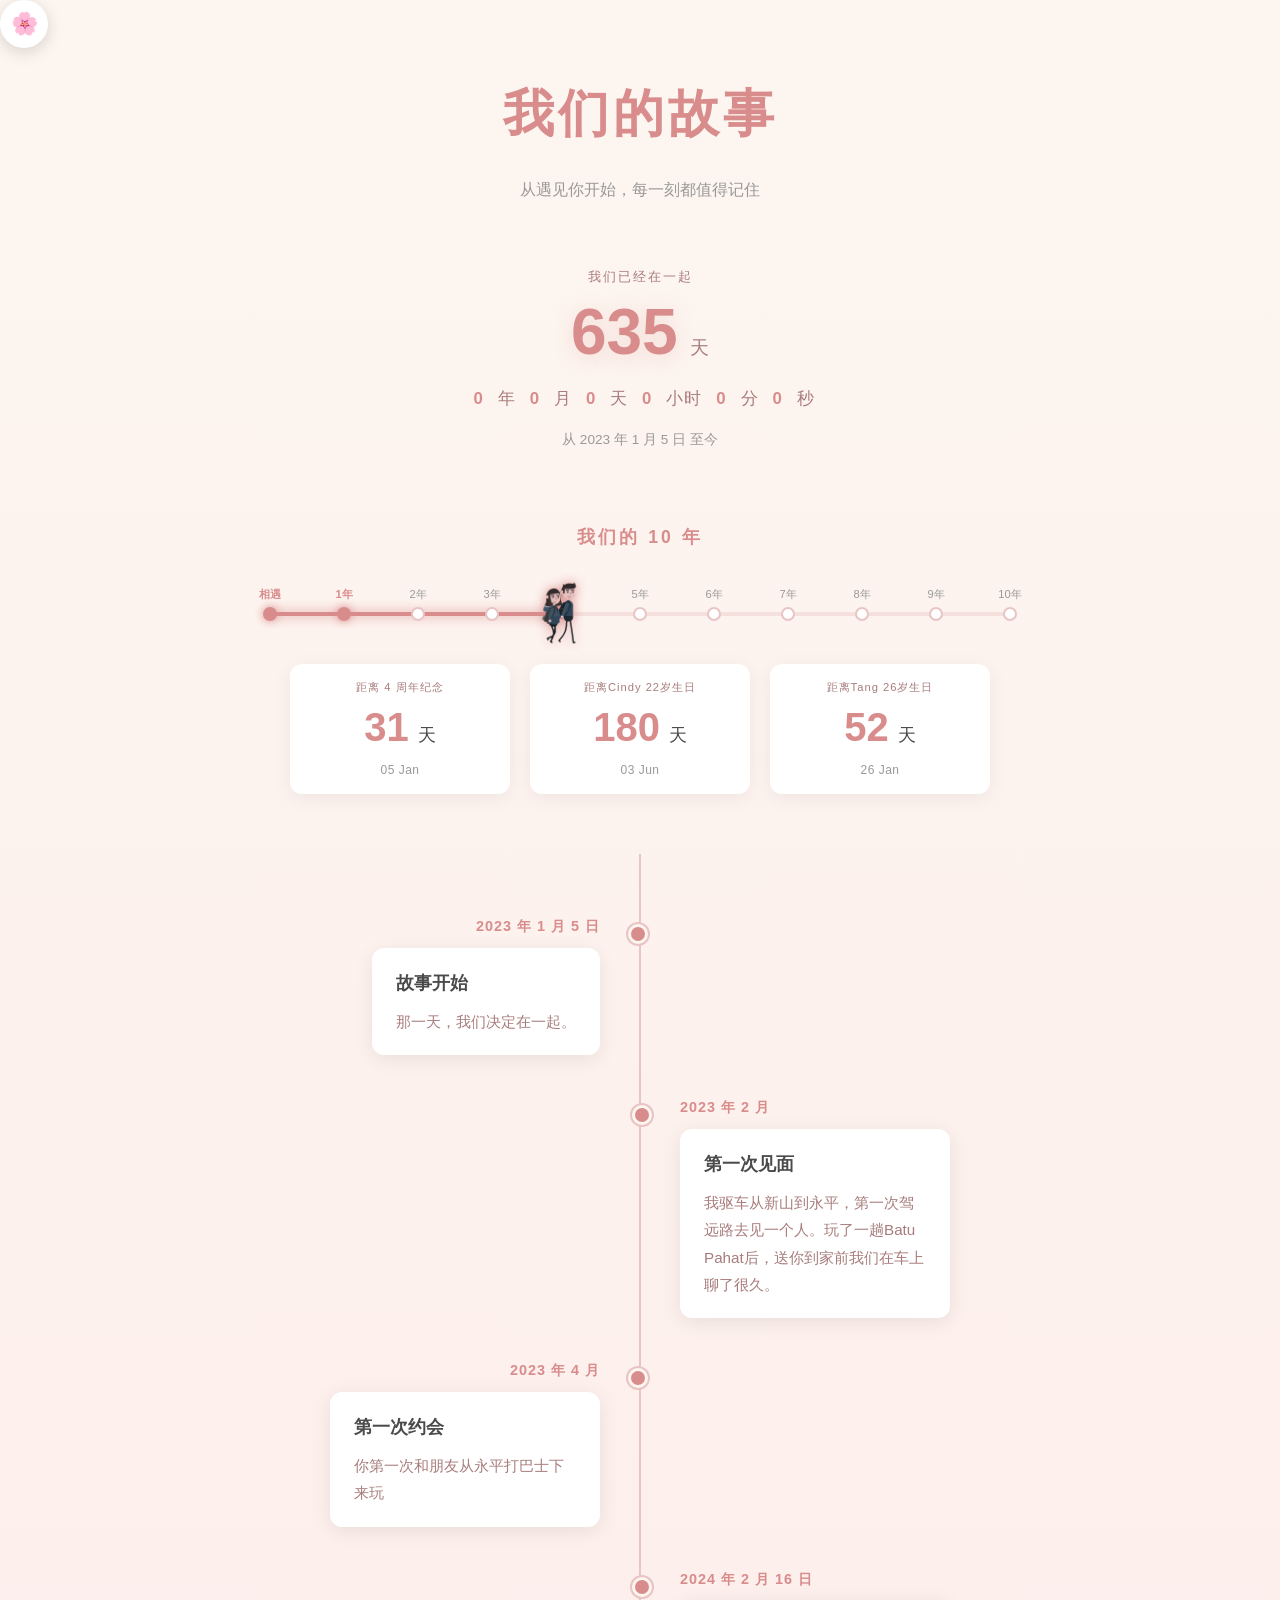
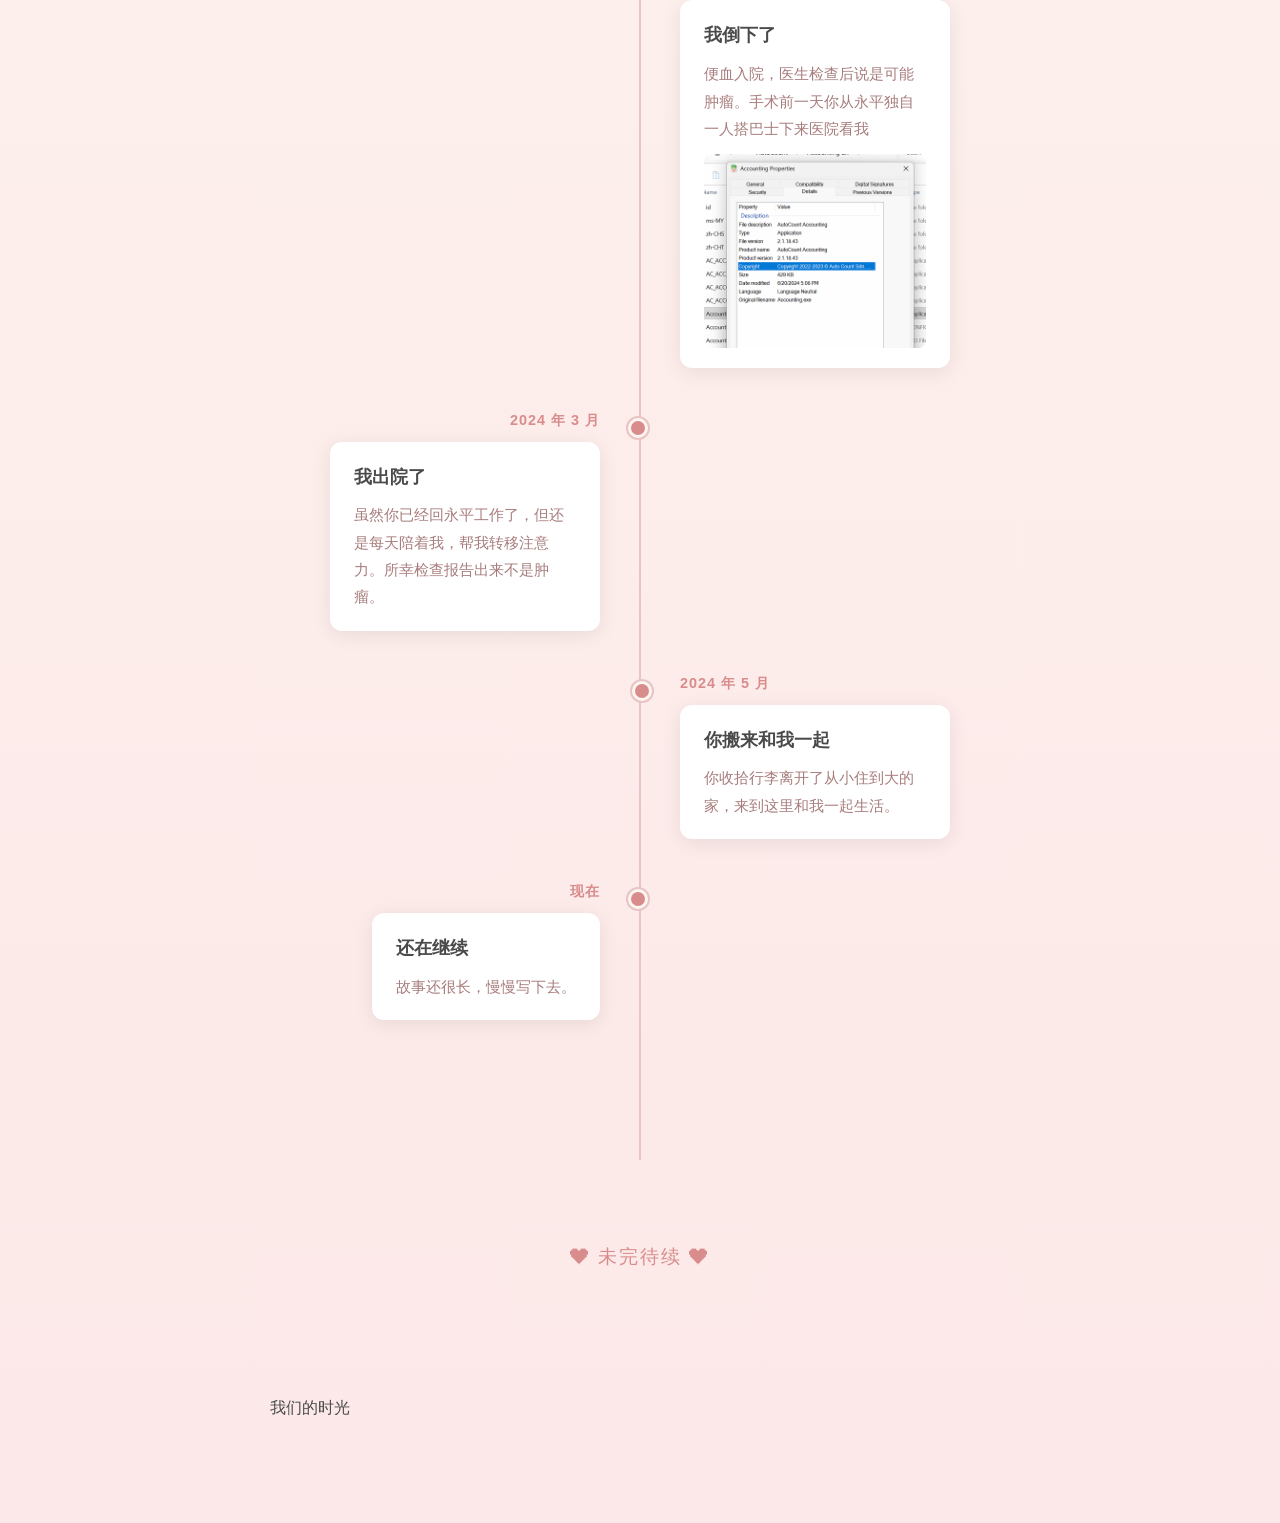
==== commit 661fc253: "Update index.html" ====
--- a/index.html
+++ b/index.html
@@ -2,7 +2,7 @@
 <html lang="zh-CN">
 <head>
 <meta charset="UTF-8">
-<meta name="viewport" content="width=device-width, initial-scale=1.0, user-scalable=no">
+<meta name="viewport" content="width=device-width, initial-scale=1.0">
 <title>我们的故事</title>
 <link rel="stylesheet" href="style.css">
 </head>
@@ -11,140 +11,139 @@
 <!-- 掉落物容器 -->
 <div id="sakura"></div>
 
-<!-- 按钮容器 -->
-<div class="floating-buttons">
-  <button id="fullscreen-btn" class="theme-btn" title="全屏时钟模式">⛶</button>
-  <button id="theme-btn" class="theme-btn">🌸</button>
+<!-- 主题切换按钮 -->
+<button id="theme-btn" class="theme-btn">🌸</button>
+
+<header>
+  <h1>我们的故事</h1>
+  <p>从遇见你开始，每一刻都值得记住</p>
+</header>
+
+<!-- 计数器 -->
+<div class="counter">
+  <div class="label">我们已经在一起</div>
+  <div>
+    <span class="number" id="days">0</span>
+    <span class="unit">天</span>
+  </div>
+  <div class="detail">
+    <span class="num" id="y">0</span> 年
+    <span class="num" id="mo">0</span> 月
+    <span class="num" id="d">0</span> 天
+    <span class="num" id="h">0</span> 小时
+    <span class="num" id="mi">0</span> 分
+    <span class="num" id="s">0</span> 秒
+  </div>
+  <div class="since">从 2023 年 1 月 5 日 至今</div>
 </div>
 
-<!-- 正常阅读模式 -->
-<div id="main-view">
-  <header>
-    <h1>我们的故事</h1>
-    <p>从遇见你开始，每一刻都值得记住</p>
-  </header>
+<!-- 里程碑进度条 -->
+<div class="milestone">
+  <div class="milestone-title">我们的 10 年</div>
 
-  <div class="counter">
-    <div class="label">我们已经在一起</div>
-    <div>
-      <span class="number" id="days">0</span>
-      <span class="unit">天</span>
-    </div>
-    <div class="detail">
-      <span class="num" id="y">0</span> 年
-      <span class="num" id="mo">0</span> 月
-      <span class="num" id="d">0</span> 天
-      <span class="num" id="h">0</span> 小时
-      <span class="num" id="mi">0</span> 分
-      <span class="num" id="s">0</span> 秒
-    </div>
-    <div class="since">从 2023 年 1 月 5 日 至今</div>
+  <div class="milestone-bar">
+    <div class="milestone-line"></div>
+    <div class="milestone-fill" id="milestone-fill"></div>
+
+    <!-- 节点会由 JS 生成 -->
+
+    <div class="milestone-marker" id="milestone-marker">
+    <img src="images/walking.gif">
   </div>
 
-  <div class="milestone">
-    <div class="milestone-title">我们的 10 年</div>
-    <div class="milestone-bar">
-      <div class="milestone-line"></div>
-      <div class="milestone-fill" id="milestone-fill"></div>
-      <div class="milestone-marker" id="milestone-marker">
-        <img src="images/walking.gif" alt="奔跑">
-      </div>
-      <div class="milestone-labels" id="milestone-labels"></div>
+  <div class="milestone-labels" id="milestone-labels"></div>
+</div>
+
+
+<!-- 倒计时区域 -->
+<div class="countdown-section">
+  <div class="countdown-card">
+    <div class="countdown-title" id="title-anniversary">距离周年纪念</div>
+    <div class="countdown-value"><span id="cd-anniversary">--</span> 天</div>
+    <div class="countdown-date">05 Jan</div>
+  </div>
+  
+  <div class="countdown-card">
+    <div class="countdown-title" id="title-her">距离Cindy生日</div>
+    <div class="countdown-value"><span id="cd-her">--</span> 天</div>
+    <div class="countdown-date">03 Jun</div>
+  </div>
+  
+  <div class="countdown-card">
+    <div class="countdown-title" id="title-him">距离Tang生日</div>
+    <div class="countdown-value"><span id="cd-him">--</span> 天</div>
+    <div class="countdown-date">26 Jan</div>
+  </div>
+</div>
+
+<!-- 时间线 -->
+<div class="timeline">
+
+  <div class="event left">
+    <div class="date">2023 年 1 月 5 日</div>
+    <div class="card">
+      <h3>故事开始</h3>
+      <p>那一天，我们决定在一起。</p>
     </div>
   </div>
 
-  <div class="countdown-section">
-    <div class="countdown-card">
-      <div class="countdown-title" id="title-anniversary">距离周年纪念</div>
-      <div class="countdown-value"><span id="cd-anniversary">--</span> 天</div>
-      <div class="countdown-date">05 Jan</div>
-    </div>
-    <div class="countdown-card">
-      <div class="countdown-title" id="title-her">距离Cindy生日</div>
-      <div class="countdown-value"><span id="cd-her">--</span> 天</div>
-      <div class="countdown-date">03 Jun</div>
-    </div>
-    <div class="countdown-card">
-      <div class="countdown-title" id="title-him">距离Tang生日</div>
-      <div class="countdown-value"><span id="cd-him">--</span> 天</div>
-      <div class="countdown-date">26 Jan</div>
+  <div class="event right">
+    <div class="date">2023 年 2 月</div>
+    <div class="card">
+      <h3>第一次见面</h3>
+      <p>我驱车从新山到永平，第一次驾远路去见一个人。玩了一趟Batu Pahat后，送你到家前我们在车上聊了很久。</p>
     </div>
   </div>
 
-  <div class="timeline">
-    <div class="event left">
-      <div class="date">2023 年 1 月 5 日</div>
-      <div class="card"><h3>故事开始</h3><p>那一天，我们决定在一起。</p></div>
-    </div>
-    <div class="event right">
-      <div class="date">2023 年 2 月</div>
-      <div class="card"><h3>第一次见面</h3><p>我驱车从新山到永平，第一次驾远路去见一个人。玩了一趟Batu Pahat后，送你到家前我们在车上聊了很久。</p></div>
-    </div>
-    <div class="event left">
-      <div class="date">2023 年 4 月</div>
-      <div class="card"><h3>第一次约会</h3><p>你第一次和朋友从永平打巴士下来玩</p></div>
-    </div>
-    <div class="event right">
-      <div class="date">2024 年 2 月 16 日</div>
-      <div class="card"><h3>我倒下了</h3><p>便血入院，医生检查后说是可能肿瘤。手术前一天你从永平独自一人搭巴士下来医院看我</p><img src="images/photo1.jpg"></div>
-    </div>
-    <div class="event left">
-      <div class="date">2024 年 3 月</div>
-      <div class="card"><h3>我出院了</h3><p>虽然你已经回永平工作了，但还是每天陪着我，帮我转移注意力。所幸检查报告出来不是肿瘤。</p></div>
-    </div>
-    <div class="event right">
-      <div class="date">2024 年 5 月</div>
-      <div class="card"><h3>你搬来和我一起</h3><p>你收拾行李离开了从小住到大的家，来到这里和我一起生活。</p></div>
-    </div>
-    <div class="event left">
-      <div class="date">现在</div>
-      <div class="card"><h3>还在继续</h3><p>故事还很长，慢慢写下去。</p></div>
-    </div>
-  </div>
-  <div class="ending">❤ 未完待续 ❤</div>
-</div>
-
-<!-- 全屏时钟模式 -->
-<div id="clock-view">
-  <div class="clock-hint">请将手机横屏，享受最佳体验</div>
-  
-  <div class="clock-layout">
-    <div class="clock-panel clock-left">
-      <div class="clock-label">在一起</div>
-      <div class="clock-days"><span id="clock-days">0</span> <small>天</small></div>
-      <div class="clock-subdetail" id="clock-detail">0年0月0天</div>
-    </div>
-
-    <div class="clock-panel clock-center">
-      <div id="clock-time">00:00:00</div>
-    </div>
-
-    <div class="clock-panel clock-right">
-      <div class="clock-cd-item">
-        <div class="clock-cd-title" id="clock-title-ann">周年纪念</div>
-        <div class="clock-cd-val"><span id="clock-cd-ann">--</span> 天</div>
-      </div>
-      <div class="clock-cd-item">
-        <div class="clock-cd-title" id="clock-title-her">Cindy生日</div>
-        <div class="clock-cd-val"><span id="clock-cd-her">--</span> 天</div>
-      </div>
-      <div class="clock-cd-item">
-        <div class="clock-cd-title" id="clock-title-him">Tang生日</div>
-        <div class="clock-cd-val"><span id="clock-cd-him">--</span> 天</div>
-      </div>
+  <div class="event left">
+    <div class="date">2023 年 4 月</div>
+    <div class="card">
+      <h3>第一次约会</h3>
+      <p>你第一次和朋友从永平打巴士下来玩</p>
     </div>
   </div>
 
-  <div class="clock-milestone">
-    <div class="milestone-bar">
-      <div class="milestone-line"></div>
-      <div class="milestone-fill" id="clock-milestone-fill"></div>
-      <div class="milestone-marker" id="clock-milestone-marker">
-        <img src="images/walking.gif" alt="奔跑">
-      </div>
-      <div class="milestone-labels" id="clock-milestone-labels"></div>
+  <div class="event right">
+    <div class="date">2024 年 2 月 16 日</div>
+    <div class="card">
+      <h3>我倒下了</h3>
+      <p>便血入院，医生检查后说是可能肿瘤。手术前一天你从永平独自一人搭巴士下来医院看我</p>
+      <img src="images/photo1.jpg">
     </div>
   </div>
+
+  <div class="event left">
+    <div class="date">2024 年 3 月</div>
+    <div class="card">
+      <h3>我出院了</h3>
+      <p>虽然你已经回永平工作了，但还是每天陪着我，帮我转移注意力。所幸检查报告出来不是肿瘤。</p>
+    </div>
+  </div>
+
+  <div class="event right">
+    <div class="date">2024 年 5 月</div>
+    <div class="card">
+      <h3>你搬来和我一起</h3>
+      <p>你收拾行李离开了从小住到大的家，来到这里和我一起生活。</p>
+    </div>
+  </div>
+
+  <div class="event left">
+    <div class="date">现在</div>
+    <div class="card">
+      <h3>还在继续</h3>
+      <p>故事还很长，慢慢写下去。</p>
+    </div>
+  </div>
+
+</div>
+
+<div class="ending">❤ 未完待续 ❤</div>
+
+<!-- 照片墙 -->
+<div class="photo-wall-section">
+  <div class="photo-wall-title">我们的时光</div>
+  <div class="photo-wall" id="photo-wall"></div>
 </div>
 
 <div id="lightbox" class="lightbox">
--- a/style.css
+++ b/style.css
@@ -1,4 +1,4 @@
-/* ========== 浪漫主题 ========== */
+/* ========== 主题与变量 ========== */
 :root {
   --bg-top: #fdf6f0;
   --bg-bottom: #fce8e8;
@@ -12,7 +12,6 @@
   --petal-bg: radial-gradient(circle at 30% 30%, #ffd1dc, #ffb7c5);
 }
 
-/* ========== 万兽之王主题 ========== */
 body.theme-fun {
   --bg-top: #0a0a0f;
   --bg-bottom: #1a1215;
@@ -39,591 +38,276 @@
 
 /* ========== 掉落物层 ========== */
 #sakura {
-  position: fixed;
-  top: 0;
-  left: 0;
-  width: 100%;
-  height: 100%;
-  pointer-events: none;
-  z-index: 1;
-  overflow: hidden;
+  position: fixed; top: 0; left: 0; width: 100%; height: 100%;
+  pointer-events: none; z-index: 1; overflow: hidden;
 }
 .petal {
-  position: absolute;
-  top: -30px;
+  position: absolute; top: -30px;
   background: var(--petal-bg);
   border-radius: 50% 0 50% 50%;
   opacity: 0.8;
   animation: fall linear infinite;
 }
-/* 图片 / emoji 型掉落物 */
 .petal.img-petal {
   background-color: transparent !important;
   background-image: none !important;
   border-radius: 0;
-  display: flex;
-  align-items: center;
-  justify-content: center;
+  display: flex; align-items: center; justify-content: center;
   line-height: 1;
 }
 @keyframes fall {
-  0% {
-    transform: translateY(-30px) rotate(0deg) translateX(0);
-    opacity: 0;
-  }
+  0% { transform: translateY(-30px) rotate(0deg) translateX(0); opacity: 0; }
   10% { opacity: 0.9; }
   90% { opacity: 0.9; }
-  100% {
-    transform: translateY(120vh) rotate(720deg) translateX(80px);
-    opacity: 0;
-  }
-}
-
-/* ========== 主题切换按钮 ========== */
+  100% { transform: translateY(120vh) rotate(720deg) translateX(80px); opacity: 0; }
+}
+
+/* ========== 悬浮按钮 ========== */
+.floating-buttons {
+  position: fixed; bottom: 20px; right: 20px;
+  display: flex; flex-direction: column; gap: 12px;
+  z-index: 100;
+}
 .theme-btn {
-  position: fixed;
-  top: auto;
-  bottom: 20px;
-  right: 20px;
-  width: 48px;
-  height: 48px;
-  border-radius: 50%;
-  border: none;
+  width: 48px; height: 48px;
+  border-radius: 50%; border: none;
   background: var(--card-bg);
   box-shadow: 0 4px 16px rgba(0,0,0,0.15);
-  font-size: 22px;
-  cursor: pointer;
-  z-index: 100;
+  font-size: 22px; cursor: pointer;
   transition: transform 0.3s ease, background 0.3s ease;
 }
-.theme-btn:hover {
-  transform: scale(1.1);
-}
-
-/* ========== 顶部标题 ========== */
-header {
-  position: relative;
-  z-index: 2;
-  text-align: center;
-  padding: 20px 20px 40px;
-}
+.theme-btn:hover { transform: scale(1.1); }
+
+/* ========== 正常模式排版 (Main View) ========== */
+#main-view { display: block; }
+#clock-view { display: none; }
+
+header { position: relative; z-index: 2; text-align: center; padding: 20px 20px 40px; }
 header h1 {
   font-family: "Kaiti SC", "KaiTi", "STKaiti", serif;
-  font-size: 3.2rem;
-  color: var(--main);
-  letter-spacing: 4px;
-  margin-bottom: 16px;
-  transition: color 0.6s ease, text-shadow 0.6s ease, font-family 0.3s ease;
-}
-header p {
-  color: var(--text-light);
-  font-size: 1rem;
-  transition: color 0.6s ease;
-}
-
-/* 万兽之王：标题更硬朗，带金色光晕 */
-body.theme-fun header h1 {
-  //font-family: "PingFang SC", "Microsoft YaHei", sans-serif;
-  font-weight: 900;
-  letter-spacing: 4px;
-  text-shadow: 0 0 30px rgba(201, 160, 74, 0.35);
-}
-
-/* ========== 计数器 ========== */
-.counter {
-  position: relative;
-  z-index: 2;
-  text-align: center;
-  margin: 10px auto 20px;
-  padding: 10px 20px;
-  max-width: 600px;
-}
-.counter .label {
-  font-size: 0.8rem;
-  color: var(--text-mid);
-  letter-spacing: 2px;
-  margin-bottom: 12px;
-}
-.counter .number {
-  font-size: 4rem;
-  font-weight: bold;
-  color: var(--main);
-  line-height: 1;
-  text-shadow: 0 4px 20px rgba(217, 140, 140, 0.25);
+  font-size: 3.2rem; color: var(--main); letter-spacing: 4px; margin-bottom: 16px;
   transition: color 0.6s ease, text-shadow 0.6s ease;
 }
-body.theme-fun .counter .number {
-  text-shadow: 0 0 30px rgba(201, 160, 74, 0.4);
-}
-.counter .unit {
-  font-size: 1.2rem;
-  color: var(--text-mid);
-  margin-left: 8px;
-}
-.counter .detail {
-  margin-top: 18px;
-  font-size: 1.05rem;
-  color: var(--text-mid);
-  letter-spacing: 1px;
-  font-weight: 500;
-}
-.counter .detail .num {
-  display: inline-block;
-  min-width: 1.6em;
-  text-align: center;
-  color: var(--main);
-  font-weight: bold;
-  transition: transform 0.2s ease, color 0.6s ease;
-}
-.counter .detail .num.flip {
-  animation: flipNum 0.4s ease;
-}
-@keyframes flipNum {
-  0%   { transform: translateY(-6px) scale(1.15); opacity: 0.4; }
-  100% { transform: translateY(0) scale(1); opacity: 1; }
-}
-.counter .since {
-  margin-top: 14px;
-  font-size: 0.85rem;
-  color: var(--text-light);
-}
-
-/* ========== 里程碑进度条 ========== */
-.milestone {
-  position: relative;
-  z-index: 2;
-  max-width: 800px;
-  margin: 40px auto 80px;
-  padding: 20px 30px;
-}
-
-.milestone-title {
-  text-align: center;
-  font-size: 1.1rem;
-  color: var(--main);
-  letter-spacing: 3px;
-  margin-bottom: 30px;
-  font-weight: bold;
-}
-
-.milestone-bar {
-  position: relative;
-  height: 60px;
-  margin-bottom: 10px;
-}
-
-/* 底线 */
-.milestone-line {
-  position: absolute;
-  top: 50%;
-  left: 0;
-  right: 0;
-  height: 4px;
-  background: var(--main-light);
-  border-radius: 2px;
-  transform: translateY(-50%);
-  opacity: 0.4;
-}
-
-/* 已走过的部分 */
-.milestone-fill {
-  position: absolute;
-  top: 50%;
-  left: 0;
-  height: 4px;
-  width: 0%;
-  background: var(--main);
-  border-radius: 2px;
-  transform: translateY(-50%);
-  transition: width 3.5s ease-out;
-  box-shadow: 0 0 12px var(--main);
-}
-
-/* 里程碑节点 */
-.milestone-node {
-  position: absolute;
-  top: 50%;
-  width: 14px;
-  height: 14px;
-  border-radius: 50%;
-  background: var(--card-bg);
-  border: 2px solid var(--main-light);
-  transform: translate(-50%, -50%);
-  transition: background 0.6s ease, border-color 0.6s ease, box-shadow 0.6s ease;
-}
-
-/* 已经过的节点 */
-.milestone-node.passed {
-  background: var(--main);
-  border-color: var(--main);
-  box-shadow: 0 0 10px var(--main);
-}
-/* 经过时闪一下 */
-.milestone-node.pop {
-  animation: nodePop 0.6s ease;
-}
-@keyframes nodePop {
-  0%   { transform: translate(-50%, -50%) scale(1); }
-  50%  { transform: translate(-50%, -50%) scale(1.8); }
-  100% { transform: translate(-50%, -50%) scale(1); }
-}
-
-/* 爱心标记 */
-.milestone-marker {
-  position: absolute;
-  top: 50%;
-  left: 0%;
-  transform: translate(-50%, -50%);
-  transition: left 3.5s ease-out;
-  z-index: 3;
-}
-
-.milestone-marker img {
-  width: 90px;
-  height: auto;
-  display: block;
-  filter: drop-shadow(0 0 6px var(--main));
-}
-
-/* 节点下方的年份标签 */
-.milestone-labels {
-  position: relative;
-  height: 30px;
-}
-.milestone-label {
-  position: absolute;
-  transform: translateX(-50%);
-  font-size: 0.7rem;
-  color: var(--text-light);
-  text-align: center;
-  white-space: nowrap;
-}
-.milestone-label.passed {
-  color: var(--main);
-  font-weight: bold;
-}
-
-/* 手机适配 */
-@media (max-width: 700px) {
-  .milestone {
-    padding: 20px 10px;
-  }
-  .milestone-label {
-    font-size: 0.6rem;
-  }
-  .milestone-title {
-    font-size: 0.95rem;
-    letter-spacing: 2px;
-  }
-  /* 手机端缩小奔跑的小人 */
-  .milestone-marker img {
-    width: 45px;  /* 电脑上是 48px，手机变小 */
-  }
-}
-
-
-/* ========== 倒计时区域 ========== */
-.countdown-section {
-  position: relative;
-  z-index: 2;
-  display: flex;
-  justify-content: center;
-  gap: 20px;
-  margin: 20px auto 60px;
-  padding: 0 20px;
-  max-width: 800px;
-  flex-wrap: wrap;
-}
-
-.countdown-card {
-  background: var(--card-bg);
-  padding: 12px 20px;
-  border-radius: 12px;
-  box-shadow: 0 4px 20px rgba(0,0,0,0.06);
-  text-align: center;
-  min-width: 180px;
-  flex: 1;
-  max-width: 240px;
-  transition: transform 0.3s ease, background 0.6s ease, box-shadow 0.3s ease;
-  border: 1px solid transparent; 
-}
-
-body.theme-fun .countdown-card {
-  border: 1px solid #3a2e24;
-  box-shadow: 0 4px 24px rgba(0,0,0,0.6), inset 0 1px 0 rgba(201,160,74,0.08);
-}
-
-.countdown-card:hover {
-  transform: translateY(-4px);
-  box-shadow: 0 10px 30px rgba(0,0,0,0.12);
-}
-
-.countdown-title {
-  font-size: 0.7rem;
-  color: var(--text-mid);
-  margin-bottom: 10px;
-  letter-spacing: 1px;
-}
-
-.countdown-value {
-  font-size: 1.1rem;
-  color: var(--text);
-}
-
-.countdown-value span {
-  font-size: 2.5rem;
-  font-weight: bold;
-  color: var(--main);
-  line-height: 1;
-  margin-right: 4px;
-}
-
-.countdown-date {
-  margin-top: 8px;
-  font-size: 0.75rem;
-  color: var(--text-light);
-  letter-spacing: 0.5px;
-}
-
-/* 手机适配 */
-@media (max-width: 700px) {
-  
-  /* ========== 手机端倒计时特殊排版 ========== */
-  .countdown-section {
-    display: grid;
-    grid-template-columns: 1fr 1fr; /* 分成左右两列 */
-    gap: 12px;
-    padding: 0 15px;
-    margin-bottom: 40px;
-  }
-
-  /* 第一个卡片（周年）跨满两列，独占一行 */
-  .countdown-card:first-child {
-    grid-column: 1 / -1;
-  }
-
-  .countdown-card {
-    min-width: 0; /* 解除宽度限制，让网格自己算 */
-    padding: 12px 10px;
-    max-width: none;
-  }
-
-  .countdown-title {
-    font-size: 0.7rem;
-    white-space: nowrap;
-  }
-
-  .countdown-value span {
-    font-size: 2rem;
-  }
-  
-  .countdown-date {
-    font-size: 0.7rem;
-  }
-  
-}
-
-
-/* ========== 时间线 ========== */
-.timeline {
-  position: relative;
-  z-index: 2;
-  max-width: 900px;
-  margin: 0 auto;
-  padding: 40px 20px 120px;
-}
-.timeline::before {
-  content: "";
-  position: absolute;
-  left: 50%;
-  top: 0;
-  bottom: 0;
-  width: 2px;
-  background: var(--main-light);
-  transform: translateX(-50%);
-  transition: background 0.6s ease;
-}
-body.theme-fun .timeline::before {
-  background: linear-gradient(180deg, #3a2e24 0%, rgba(201,160,74,0.4) 50%, #3a2e24 100%);
-}
-.event {
-  position: relative;
-  width: 50%;
-  padding: 20px 40px;
-  opacity: 0;
-  transform: translateY(40px);
-  transition: all 0.8s ease;
-}
-.event.show {
-  opacity: 1;
-  transform: translateY(0);
-}
-.event.fade-out {
-  opacity: 0.15;
-  transform: translateY(-20px);
-  transition: all 0.6s ease;
-}
+header p { color: var(--text-light); font-size: 1rem; }
+body.theme-fun header h1 { font-weight: 900; letter-spacing: 10px; text-shadow: 0 0 30px rgba(201, 160, 74, 0.35); }
+
+.counter { position: relative; z-index: 2; text-align: center; margin: 10px auto 20px; padding: 10px 20px; max-width: 600px; }
+.counter .label { font-size: 0.8rem; color: var(--text-mid); letter-spacing: 2px; margin-bottom: 12px; }
+.counter .number { font-size: 4rem; font-weight: bold; color: var(--main); line-height: 1; text-shadow: 0 4px 20px rgba(217, 140, 140, 0.25); }
+body.theme-fun .counter .number { text-shadow: 0 0 30px rgba(201, 160, 74, 0.4); }
+.counter .unit { font-size: 1.2rem; color: var(--text-mid); margin-left: 8px; }
+.counter .detail { margin-top: 18px; font-size: 1.05rem; color: var(--text-mid); letter-spacing: 1px; font-weight: 500; }
+.counter .detail .num { display: inline-block; min-width: 1.6em; text-align: center; color: var(--main); font-weight: bold; }
+.counter .since { margin-top: 14px; font-size: 0.85rem; color: var(--text-light); }
+@keyframes flipNum { 0% { transform: translateY(-6px) scale(1.15); opacity: 0.4; } 100% { transform: translateY(0) scale(1); opacity: 1; } }
+.counter .detail .num.flip { animation: flipNum 0.4s ease; }
+
+/* 倒计时区 (Main) */
+.countdown-section { position: relative; z-index: 2; display: flex; justify-content: center; gap: 20px; margin: 20px auto 60px; padding: 0 20px; max-width: 800px; flex-wrap: wrap; }
+.countdown-card { background: var(--card-bg); padding: 12px 20px; border-radius: 12px; box-shadow: 0 4px 20px rgba(0,0,0,0.06); text-align: center; min-width: 180px; flex: 1; max-width: 240px; transition: transform 0.3s ease, background 0.6s ease, box-shadow 0.3s ease; border: 1px solid transparent; }
+body.theme-fun .countdown-card { border: 1px solid #3a2e24; box-shadow: 0 4px 24px rgba(0,0,0,0.6), inset 0 1px 0 rgba(201,160,74,0.08); }
+.countdown-card:hover { transform: translateY(-4px); }
+.countdown-title { font-size: 0.7rem; color: var(--text-mid); margin-bottom: 10px; letter-spacing: 1px; white-space: nowrap; }
+.countdown-value { font-size: 1.1rem; color: var(--text); }
+.countdown-value span { font-size: 2.5rem; font-weight: bold; color: var(--main); line-height: 1; margin-right: 4px; }
+.countdown-date { margin-top: 8px; font-size: 0.75rem; color: var(--text-light); letter-spacing: 0.5px; }
+
+/* 里程碑区 (Main) */
+.milestone { position: relative; z-index: 2; max-width: 800px; margin: 40px auto 80px; padding: 20px 30px; }
+.milestone-title { text-align: center; font-size: 1.1rem; color: var(--main); letter-spacing: 3px; margin-bottom: 30px; font-weight: bold; }
+.milestone-bar { position: relative; height: 60px; margin-bottom: 10px; }
+.milestone-line { position: absolute; top: 50%; left: 0; right: 0; height: 4px; background: var(--main-light); border-radius: 2px; transform: translateY(-50%); opacity: 0.4; }
+.milestone-fill { position: absolute; top: 50%; left: 0; height: 4px; width: 0%; background: var(--main); border-radius: 2px; transform: translateY(-50%); transition: width 3.5s ease-out; box-shadow: 0 0 12px var(--main); }
+.milestone-node { position: absolute; top: 50%; width: 14px; height: 14px; border-radius: 50%; background: var(--card-bg); border: 2px solid var(--main-light); transform: translate(-50%, -50%); transition: background 0.6s ease, border-color 0.6s ease, box-shadow 0.6s ease; }
+.milestone-node.passed { background: var(--main); border-color: var(--main); box-shadow: 0 0 10px var(--main); }
+.milestone-node.pop { animation: nodePop 0.6s ease; }
+@keyframes nodePop { 0% { transform: translate(-50%, -50%) scale(1); } 50% { transform: translate(-50%, -50%) scale(1.8); } 100% { transform: translate(-50%, -50%) scale(1); } }
+.milestone-marker { position: absolute; top: 50%; left: 0%; transform: translate(-50%, -50%); transition: left 3.5s ease-out; z-index: 3; }
+.milestone-marker img { width: 90px; height: auto; display: block; filter: drop-shadow(0 0 6px var(--main)); }
+.milestone-labels { position: relative; height: 30px; }
+.milestone-label { position: absolute; transform: translateX(-50%); font-size: 0.7rem; color: var(--text-light); text-align: center; white-space: nowrap; }
+.milestone-label.passed { color: var(--main); font-weight: bold; }
+
+/* 时间线 (Main) */
+.timeline { position: relative; z-index: 2; max-width: 900px; margin: 0 auto; padding: 40px 20px 120px; }
+.timeline::before { content: ""; position: absolute; left: 50%; top: 0; bottom: 0; width: 2px; background: var(--main-light); transform: translateX(-50%); transition: background 0.6s ease; }
+body.theme-fun .timeline::before { background: linear-gradient(180deg, #3a2e24 0%, rgba(201,160,74,0.4) 50%, #3a2e24 100%); }
+.event { position: relative; width: 50%; padding: 20px 40px; opacity: 0; transform: translateY(40px); transition: all 0.8s ease; }
+.event.show { opacity: 1; transform: translateY(0); }
+.event.fade-out { opacity: 0.15; transform: translateY(-20px); transition: all 0.6s ease; }
 .event.left { left: 0; text-align: right; }
 .event.right { left: 50%; text-align: left; }
-
-/* 圆点：颜色跟随主题 */
-.event::after {
-  content: "";
-  position: absolute;
-  top: 30px;
-  width: 14px;
-  height: 14px;
-  background: var(--main);
-  border: 3px solid var(--dot-border);
-  border-radius: 50%;
-  box-shadow: 0 0 0 2px var(--main-light);
-  transition: background 0.6s ease, box-shadow 0.6s ease;
-}
+.event::after { content: ""; position: absolute; top: 30px; width: 14px; height: 14px; background: var(--main); border: 3px solid var(--dot-border); border-radius: 50%; box-shadow: 0 0 0 2px var(--main-light); transition: background 0.6s ease, box-shadow 0.6s ease; }
 .event.left::after { right: -8px; }
 .event.right::after { left: -8px; }
-
-body.theme-fun .event::after {
-  background: url('images/specialtimepoint.png') center/contain no-repeat;
-  background-color: transparent;   /* 去掉原来的底色 */
-  border: none;                    /* 去掉原来的边框 */
-  box-shadow: none;                /* 去掉原来的光晕 */
-  width: 40px;                     /* 调整成图片的合适大小 */
-  height: 40px;
-}
-
-/* 左边卡片的结点微调 */
-body.theme-fun .event.left::after {
-  right: -20px; /* 根据视觉效果微调，比如 -9px 或 -11px */
-}
-
-/* 右边卡片的结点微调 */
-body.theme-fun .event.right::after {
-  left: -20px;
-}
-
-.event .date {
-  font-size: 0.9rem;
-  color: var(--main);
-  font-weight: bold;
-  letter-spacing: 1px;
-  margin-bottom: 8px;
-  transition: color 0.6s ease;
-}
-.event .card {
-  background: var(--card-bg);
-  padding: 20px 24px;
-  border-radius: 12px;
-  box-shadow: 0 4px 20px rgba(0,0,0,0.08);
-  display: inline-block;
-  text-align: left;
-  max-width: 100%;
-  transition: transform 0.3s ease, box-shadow 0.3s ease, background 0.6s ease, border-color 0.3s ease;
-  border: 1px solid transparent;
-}
-.event .card:hover {
-  transform: translateY(-4px);
-  box-shadow: 0 10px 30px rgba(0,0,0,0.12);
-}
-/* 万兽之王：卡片加金属边框 */
-body.theme-fun .event .card {
-  border: 1px solid #3a2e24;
-  box-shadow: 0 4px 24px rgba(0,0,0,0.6), inset 0 1px 0 rgba(201,160,74,0.08);
-}
-body.theme-fun .event .card:hover {
-  border-color: #5a4a34;
-  box-shadow: 0 10px 32px rgba(201,160,74,0.18), inset 0 1px 0 rgba(201,160,74,0.15);
-}
-.event .card h3 {
-  font-size: 1.1rem;
-  color: var(--text);
-  margin-bottom: 8px;
-  transition: color 0.6s ease;
-}
-.event .card p {
-  font-size: 0.95rem;
-  color: var(--text-mid);
-}
-.event .card img {
-  width: 100%;
-  border-radius: 8px;
-  margin-top: 12px;
-  display: block;
-  cursor: pointer;
-}
-
-.ending {
-  position: relative;
-  z-index: 2;
-  text-align: center;
-  padding: 80px 20px 120px;
-  color: var(--main);
-  font-size: 1.2rem;
-  letter-spacing: 2px;
-  transition: color 0.6s ease;
-}
-
-/* ========== 图片放大遮罩 ========== */
-.lightbox {
-  display: none;
-  position: fixed;
-  inset: 0;
-  background: rgba(0,0,0,0.85);
-  z-index: 999;
-  justify-content: center;
-  align-items: center;
-  padding: 20px;
-}
+body.theme-fun .event::after { background: url('images/specialtimepoint.png') center/contain no-repeat; background-color: transparent; border: none; box-shadow: none; width: 40px; height: 40px; }
+body.theme-fun .event.left::after { right: -20px; }
+body.theme-fun .event.right::after { left: -20px; }
+.event .date { font-size: 0.9rem; color: var(--main); font-weight: bold; letter-spacing: 1px; margin-bottom: 8px; transition: color 0.6s ease; }
+.event .card { background: var(--card-bg); padding: 20px 24px; border-radius: 12px; box-shadow: 0 4px 20px rgba(0,0,0,0.08); display: inline-block; text-align: left; max-width: 100%; transition: transform 0.3s ease, box-shadow 0.3s ease, background 0.6s ease, border-color 0.3s ease; }
+.event .card:hover { transform: translateY(-4px); box-shadow: 0 10px 30px rgba(0,0,0,0.12); }
+body.theme-fun .event .card { border: 1px solid #3a2e24; box-shadow: 0 4px 24px rgba(0,0,0,0.6), inset 0 1px 0 rgba(201,160,74,0.08); }
+body.theme-fun .event .card:hover { border-color: #5a4a34; box-shadow: 0 10px 32px rgba(201,160,74,0.18), inset 0 1px 0 rgba(201,160,74,0.15); }
+.event .card h3 { font-size: 1.1rem; color: var(--text); margin-bottom: 8px; }
+.event .card p { font-size: 0.95rem; color: var(--text-mid); }
+.event .card img { width: 100%; border-radius: 8px; margin-top: 12px; display: block; cursor: pointer; }
+.ending { position: relative; z-index: 2; text-align: center; padding: 80px 20px 120px; color: var(--main); font-size: 1.2rem; letter-spacing: 2px; }
+
+/* 图片放大 (Lightbox) */
+.lightbox { display: none; position: fixed; inset: 0; background: rgba(0,0,0,0.85); z-index: 999; justify-content: center; align-items: center; padding: 20px; }
 .lightbox.show { display: flex; }
-.lightbox img {
-  max-width: 90%;
-  max-height: 90%;
-  border-radius: 12px;
-  box-shadow: 0 10px 40px rgba(0,0,0,0.5);
-}
+.lightbox img { max-width: 90%; max-height: 90%; border-radius: 12px; box-shadow: 0 10px 40px rgba(0,0,0,0.5); }
+
+/* ========== 全屏时钟模式基础排版 (桌面端) ========== */
+#clock-view {
+  position: fixed; inset: 0; z-index: 50;
+  background: linear-gradient(180deg, var(--bg-top) 0%, var(--bg-bottom) 100%);
+  display: none; flex-direction: column; justify-content: space-between;
+  padding: 3vh 4vw;
+}
+body.clock-mode #main-view { display: none; }
+body.clock-mode #clock-view { display: flex; }
+body.clock-mode .floating-buttons { opacity: 0.2; transition: opacity 0.3s; z-index: 100; }
+body.clock-mode .floating-buttons:hover { opacity: 1; }
+
+.clock-hint { display: none; text-align: center; color: var(--text-light); font-size: 1.2rem; padding: 20vh 0; }
+.clock-layout { display: flex; justify-content: space-between; align-items: center; flex: 1; }
+.clock-panel { flex: 1; display: flex; flex-direction: column; }
+.clock-left { align-items: flex-start; }
+.clock-center { align-items: center; justify-content: center; }
+.clock-right { align-items: flex-end; gap: 10px; }
+
+.clock-label { font-size: 1.2rem; color: var(--text-mid); letter-spacing: 2px; }
+.clock-days { font-size: 4rem; font-weight: bold; color: var(--main); line-height: 1.2; text-shadow: 0 0 20px rgba(217,140,140,0.2); }
+.clock-days small { font-size: 1.5rem; }
+.clock-subdetail { font-size: 1.2rem; color: var(--text-mid); }
+#clock-time { font-size: 5rem; font-weight: bold; color: var(--text); letter-spacing: 5px; font-variant-numeric: tabular-nums; }
+.clock-cd-item { text-align: right; }
+.clock-cd-title { font-size: 0.9rem; color: var(--text-mid); }
+.clock-cd-val { font-size: 1.8rem; font-weight: bold; color: var(--main); }
+.clock-cd-val span { font-size: 2.5rem; }
+.clock-milestone { height: 15vh; display: flex; align-items: center; width: 100%; }
+.clock-milestone .milestone-bar { width: 100%; height: 40px; }
+.clock-milestone .milestone-label { font-size: 0.8rem; }
+
 
 /* ========== 手机适配 ========== */
 @media (max-width: 700px) {
-  .timeline {
-    padding-left: 0;
-    padding-right: 0;
-  }
-  .timeline::before {
-    left: 18px;
-    transform: none;
-  }
-  .event,
-  .event.left,
-  .event.right {
-    width: 100% !important;
-    left: 0 !important;
-    text-align: left !important;
-    padding-left: 40px !important;
-    padding-right: 10px !important;
-    margin-left: 0 !important;
-  }
-  .event::after,
-  .event.left::after,
-  .event.right::after {
-    left: 18px !important;
-    right: auto !important;
-    transform: none !important;
-    margin-left: -10px !important;
-  }
-  .event .card {
-    display: block;
-    text-align: left;
-  }
-  .event .date {
-    text-align: left;
-  }
+  /* 主页面 */
+  header { padding: 20px 20px 20px; }
+  header h1 { font-size: 2.5rem; letter-spacing: 2px; }
+  body.theme-fun header h1 { letter-spacing: 5px; }
   .counter .number { font-size: 3rem; }
-  .counter .detail { font-size: 0.9rem; }
-
-  /* 手机端的图片结点大小 */
-  body.theme-fun .event::after,
-  body.theme-fun .event.left::after,
-  body.theme-fun .event.right::after {
-    width: 24px;
-    height: 24px;
-  }
-}
+  .milestone { padding: 20px 10px; }
+  .milestone-marker img { width: 45px; }
+  
+  .countdown-section { display: grid; grid-template-columns: 1fr 1fr; gap: 12px; margin-bottom: 40px; }
+  .countdown-card:first-child { grid-column: 1 / -1; }
+  .countdown-card { padding: 12px 10px; min-width: 0; }
+  .countdown-title { font-size: 0.7rem; white-space: nowrap; }
+  .countdown-value span { font-size: 2rem; }
+  .countdown-date { font-size: 0.7rem; }
+
+  .timeline { padding: 40px 0; }
+  .timeline::before { left: 18px; }
+  .event, .event.left, .event.right { width: 100% !important; left: 0 !important; text-align: left !important; padding-left: 40px !important; padding-right: 10px !important; margin-left: 0 !important; }
+  .event::after, .event.left::after, .event.right::after { left: 18px !important; right: auto !important; transform: translate(-50%, -50%) !important; top: 30px !important; }
+  body.theme-fun .event::after { width: 24px; height: 24px; }
+
+  /* ========== 全屏时钟模式：手机端修复 ========== */
+  #clock-view { 
+    height: 100vh;
+    height: 100dvh; 
+    padding: 1vh 2vw; 
+    overflow: hidden; 
+    box-sizing: border-box;
+    display: none; 
+    flex-direction: column; /* 强制覆盖 flex */
+  }
+  
+  body.clock-mode #clock-view {
+    display: flex; /* 用 flex 替代 grid，防止被覆盖 */
+    flex-direction: column;
+  }
+
+  /* 上半部分 */
+  .clock-layout { 
+    display: flex;
+    flex-direction: row;
+    align-items: center;
+    width: 100%;
+    flex: 8; /* 上方占 80% */
+    margin: 0;
+  }
+  
+  /* 比例 2.5 : 5 : 2.5 */
+  .clock-panel { display: flex; flex-direction: column; justify-content: center; gap: 0.5vh; }
+  .clock-left { flex: 2.5; align-items: flex-start; }
+  .clock-center { flex: 5; align-items: center; }
+  .clock-right { flex: 2.5; align-items: flex-end; gap: 1vh; }
+
+  /* 缩小字体 */
+  .clock-label { font-size: 2vw; }
+  .clock-days { font-size: 7vw; line-height: 1; }
+  .clock-days small { font-size: 2.5vw; }
+  .clock-subdetail { font-size: 2vw; }
+
+  /* 测试红色时钟 */
+  #clock-time { 
+    font-size: 11vw !important; 
+    color: #ff0000 !important; 
+    line-height: 1;
+    letter-spacing: 0;
+  }
+
+  .clock-cd-title { font-size: 2vw; }
+  .clock-cd-val { font-size: 1vw; }
+  .clock-cd-val span { font-size: 4.5vw; }
+
+  /* 下半部分：里程碑 */
+  .clock-milestone {
+    display: flex;
+    align-items: flex-start;
+    flex: 2; /* 下方占 20% */
+    width: 100%;
+    padding-top: 2vh;
+    padding-bottom: 2vh;
+    position: relative;
+    z-index: 10;
+  }
+  
+  /* 强制压扁进度条，防止超出 */
+  .clock-milestone .milestone-bar {
+    width: 100%;
+    height: 5vh; 
+  }
+
+  /* 强制显示线，方便测试 */
+  .clock-milestone .milestone-line { height: 4px; background: #ff0000; opacity: 0.5; }
+
+  .clock-milestone .milestone-node { width: 3vw; height: 3vw; }
+  .clock-milestone .milestone-label { 
+    font-size: 2.5vw; 
+    top: 4vh !important; 
+    color: var(--main);
+  }
+
+  .clock-milestone .milestone-marker img {
+    width: 10vw; 
+    margin-top: -3vh; 
+  }
+}
+
+/* 独立在手机外层的竖屏提示，防止嵌套崩溃 */
+@media (max-width: 700px) and (orientation: portrait) {
+  .clock-hint { 
+    display: flex; 
+    justify-content: center; 
+    align-items: center; 
+    height: 100%; 
+    font-size: 4vw; 
+  }
+  .clock-layout, .clock-milestone { 
+    display: none !important; 
+  }
+}
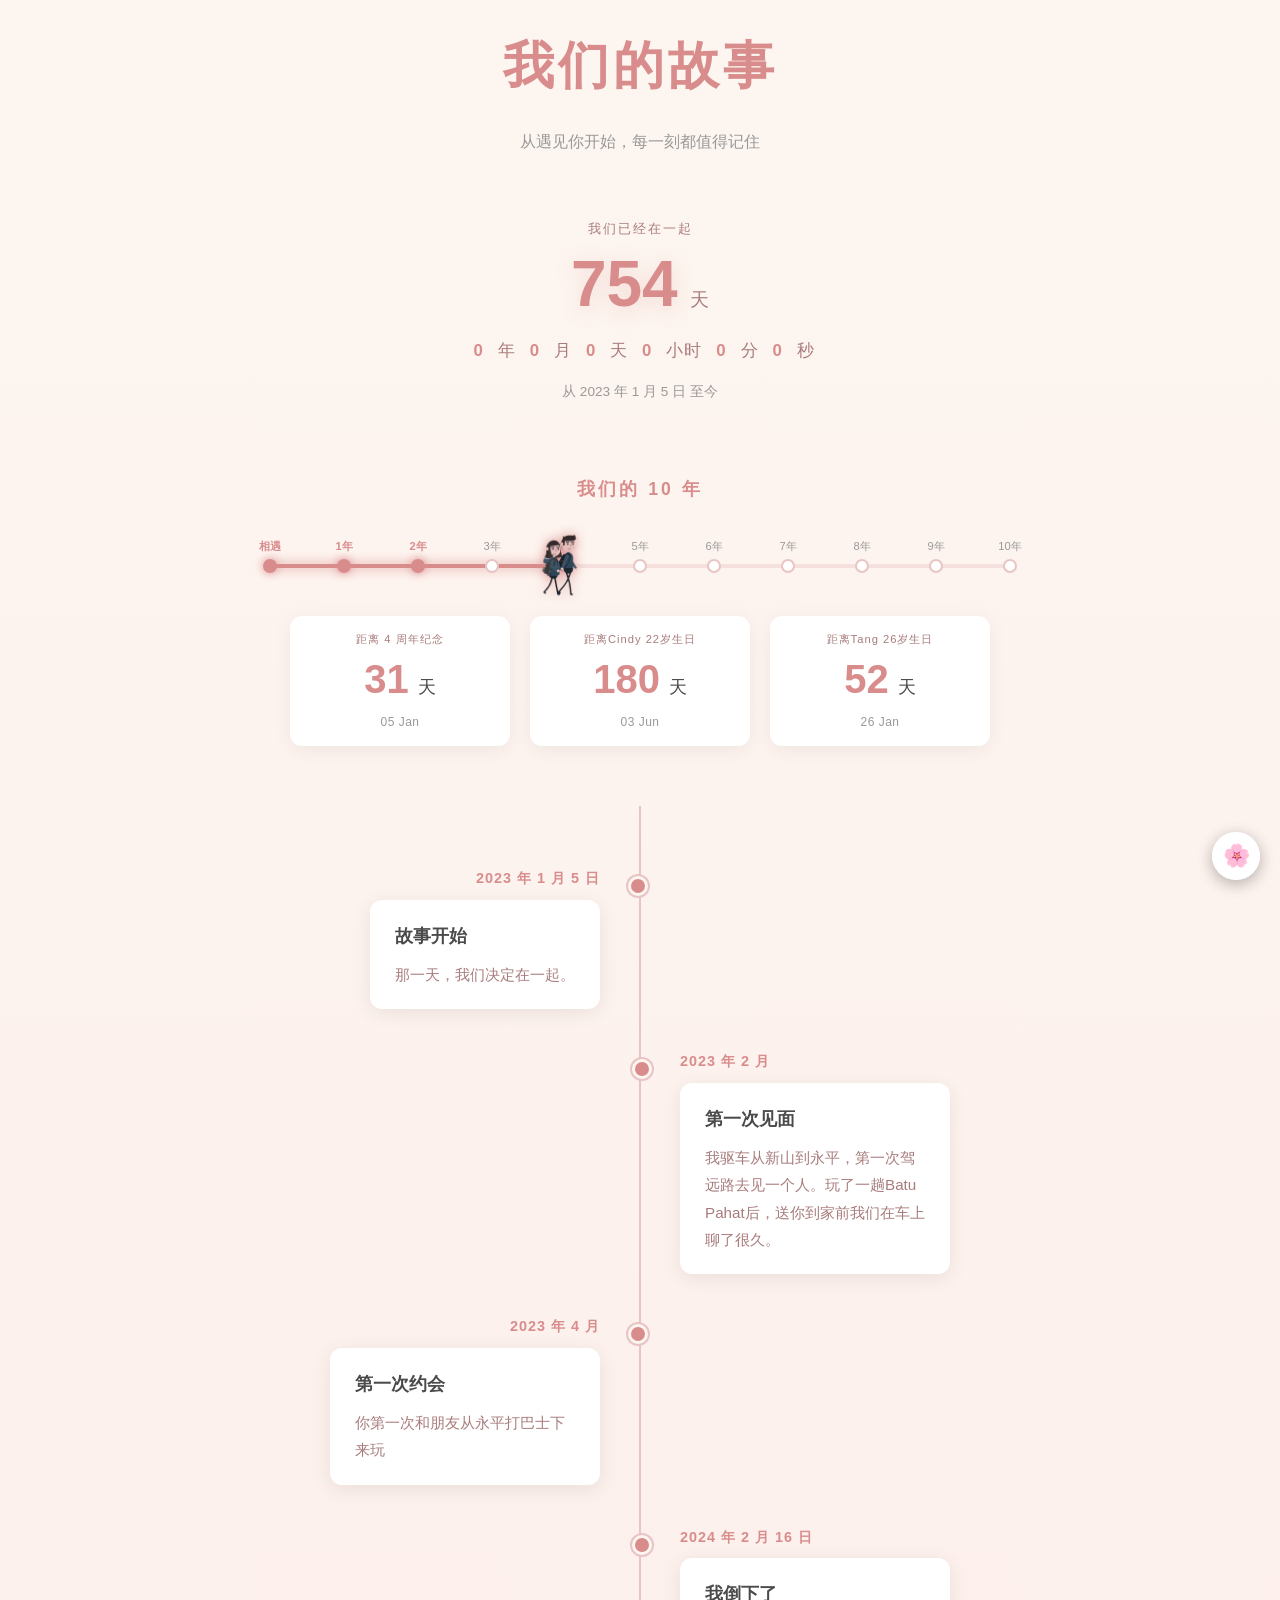
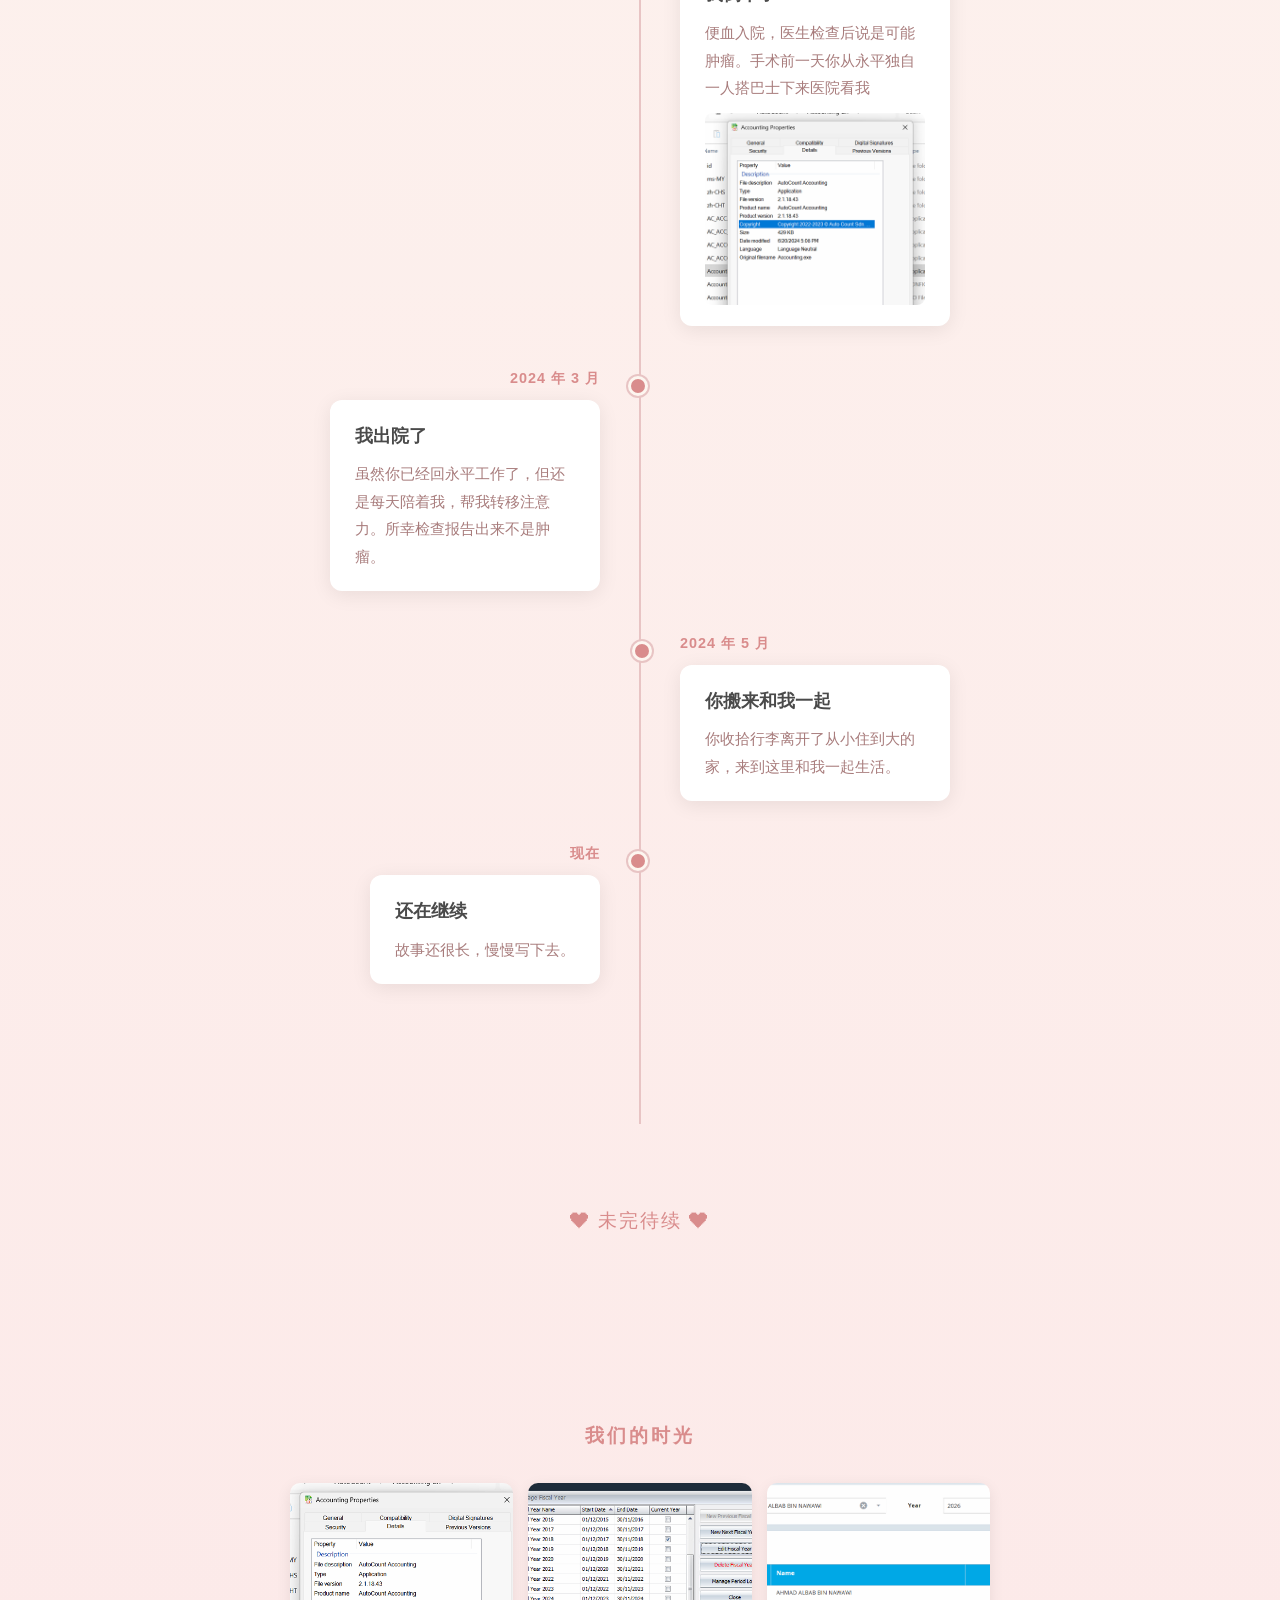
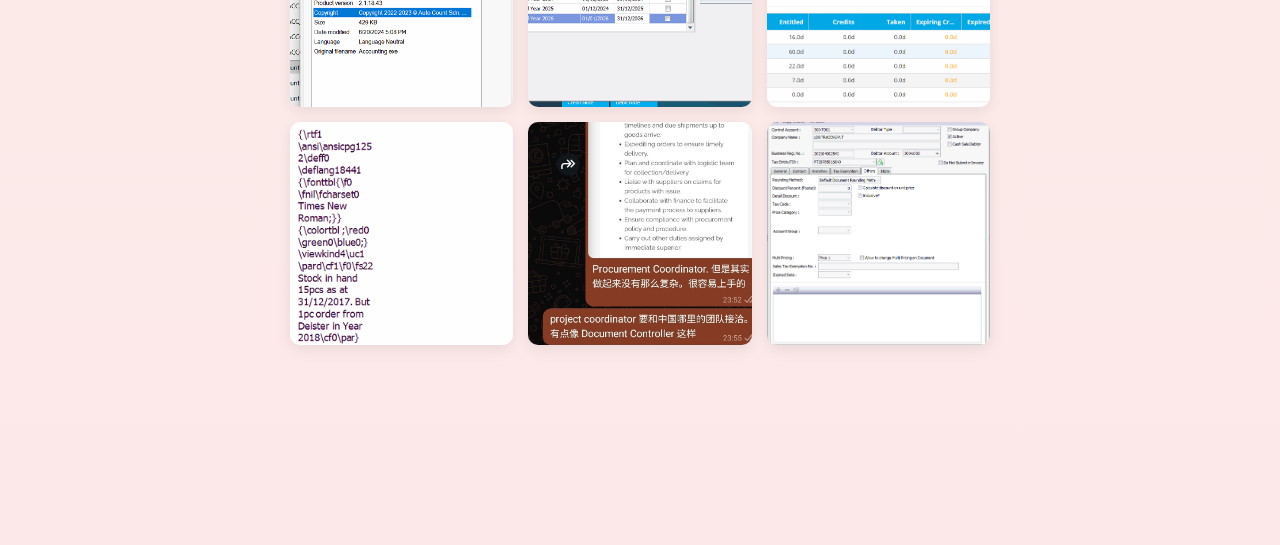
==== commit f142bc5e: "Update index.html" ====
--- a/index.html
+++ b/index.html
@@ -10,6 +10,9 @@
 
 <!-- 掉落物容器 -->
 <div id="sakura"></div>
+
+<!-- 照片墙导航按钮 -->
+<button id="photo-nav-btn" class="theme-btn photo-nav-btn" title="前往照片墙">📸</button>
 
 <!-- 主题切换按钮 -->
 <button id="theme-btn" class="theme-btn">🌸</button>
--- a/style.css
+++ b/style.css
@@ -1,4 +1,4 @@
-/* ========== 主题与变量 ========== */
+/* ========== 浪漫主题 ========== */
 :root {
   --bg-top: #fdf6f0;
   --bg-bottom: #fce8e8;
@@ -12,6 +12,7 @@
   --petal-bg: radial-gradient(circle at 30% 30%, #ffd1dc, #ffb7c5);
 }
 
+/* ========== 万兽之王主题 ========== */
 body.theme-fun {
   --bg-top: #0a0a0f;
   --bg-bottom: #1a1215;
@@ -38,276 +39,646 @@
 
 /* ========== 掉落物层 ========== */
 #sakura {
-  position: fixed; top: 0; left: 0; width: 100%; height: 100%;
-  pointer-events: none; z-index: 1; overflow: hidden;
+  position: fixed;
+  top: 0;
+  left: 0;
+  width: 100%;
+  height: 100%;
+  pointer-events: none;
+  z-index: 1;
+  overflow: hidden;
 }
 .petal {
-  position: absolute; top: -30px;
+  position: absolute;
+  top: -30px;
   background: var(--petal-bg);
   border-radius: 50% 0 50% 50%;
   opacity: 0.8;
   animation: fall linear infinite;
 }
+/* 图片 / emoji 型掉落物 */
 .petal.img-petal {
   background-color: transparent !important;
   background-image: none !important;
   border-radius: 0;
-  display: flex; align-items: center; justify-content: center;
+  display: flex;
+  align-items: center;
+  justify-content: center;
   line-height: 1;
 }
 @keyframes fall {
-  0% { transform: translateY(-30px) rotate(0deg) translateX(0); opacity: 0; }
+  0% {
+    transform: translateY(-30px) rotate(0deg) translateX(0);
+    opacity: 0;
+  }
   10% { opacity: 0.9; }
   90% { opacity: 0.9; }
-  100% { transform: translateY(120vh) rotate(720deg) translateX(80px); opacity: 0; }
-}
-
-/* ========== 悬浮按钮 ========== */
-.floating-buttons {
-  position: fixed; bottom: 20px; right: 20px;
-  display: flex; flex-direction: column; gap: 12px;
-  z-index: 100;
-}
+  100% {
+    transform: translateY(120vh) rotate(720deg) translateX(80px);
+    opacity: 0;
+  }
+}
+
+/* ========== 主题切换按钮 ========== */
 .theme-btn {
-  width: 48px; height: 48px;
-  border-radius: 50%; border: none;
+  position: fixed;
+  top: auto;
+  bottom: 20px;
+  right: 20px;
+  width: 48px;
+  height: 48px;
+  border-radius: 50%;
+  border: none;
   background: var(--card-bg);
   box-shadow: 0 4px 16px rgba(0,0,0,0.15);
-  font-size: 22px; cursor: pointer;
+  font-size: 22px;
+  cursor: pointer;
+  z-index: 100;
   transition: transform 0.3s ease, background 0.3s ease;
 }
-.theme-btn:hover { transform: scale(1.1); }
-
-/* ========== 正常模式排版 (Main View) ========== */
-#main-view { display: block; }
-#clock-view { display: none; }
-
-header { position: relative; z-index: 2; text-align: center; padding: 20px 20px 40px; }
+.theme-btn:hover {
+  transform: scale(1.1);
+}
+
+/* ========== 顶部标题 ========== */
+header {
+  position: relative;
+  z-index: 2;
+  text-align: center;
+  padding: 20px 20px 40px;
+}
 header h1 {
   font-family: "Kaiti SC", "KaiTi", "STKaiti", serif;
-  font-size: 3.2rem; color: var(--main); letter-spacing: 4px; margin-bottom: 16px;
+  font-size: 3.2rem;
+  color: var(--main);
+  letter-spacing: 4px;
+  margin-bottom: 16px;
+  transition: color 0.6s ease, text-shadow 0.6s ease, font-family 0.3s ease;
+}
+header p {
+  color: var(--text-light);
+  font-size: 1rem;
+  transition: color 0.6s ease;
+}
+
+/* 万兽之王：标题更硬朗，带金色光晕 */
+body.theme-fun header h1 {
+  //font-family: "PingFang SC", "Microsoft YaHei", sans-serif;
+  font-weight: 900;
+  letter-spacing: 4px;
+  text-shadow: 0 0 30px rgba(201, 160, 74, 0.35);
+}
+
+/* ========== 计数器 ========== */
+.counter {
+  position: relative;
+  z-index: 2;
+  text-align: center;
+  margin: 10px auto 20px;
+  padding: 10px 20px;
+  max-width: 600px;
+}
+.counter .label {
+  font-size: 0.8rem;
+  color: var(--text-mid);
+  letter-spacing: 2px;
+  margin-bottom: 12px;
+}
+.counter .number {
+  font-size: 4rem;
+  font-weight: bold;
+  color: var(--main);
+  line-height: 1;
+  text-shadow: 0 4px 20px rgba(217, 140, 140, 0.25);
   transition: color 0.6s ease, text-shadow 0.6s ease;
 }
-header p { color: var(--text-light); font-size: 1rem; }
-body.theme-fun header h1 { font-weight: 900; letter-spacing: 10px; text-shadow: 0 0 30px rgba(201, 160, 74, 0.35); }
-
-.counter { position: relative; z-index: 2; text-align: center; margin: 10px auto 20px; padding: 10px 20px; max-width: 600px; }
-.counter .label { font-size: 0.8rem; color: var(--text-mid); letter-spacing: 2px; margin-bottom: 12px; }
-.counter .number { font-size: 4rem; font-weight: bold; color: var(--main); line-height: 1; text-shadow: 0 4px 20px rgba(217, 140, 140, 0.25); }
-body.theme-fun .counter .number { text-shadow: 0 0 30px rgba(201, 160, 74, 0.4); }
-.counter .unit { font-size: 1.2rem; color: var(--text-mid); margin-left: 8px; }
-.counter .detail { margin-top: 18px; font-size: 1.05rem; color: var(--text-mid); letter-spacing: 1px; font-weight: 500; }
-.counter .detail .num { display: inline-block; min-width: 1.6em; text-align: center; color: var(--main); font-weight: bold; }
-.counter .since { margin-top: 14px; font-size: 0.85rem; color: var(--text-light); }
-@keyframes flipNum { 0% { transform: translateY(-6px) scale(1.15); opacity: 0.4; } 100% { transform: translateY(0) scale(1); opacity: 1; } }
-.counter .detail .num.flip { animation: flipNum 0.4s ease; }
-
-/* 倒计时区 (Main) */
-.countdown-section { position: relative; z-index: 2; display: flex; justify-content: center; gap: 20px; margin: 20px auto 60px; padding: 0 20px; max-width: 800px; flex-wrap: wrap; }
-.countdown-card { background: var(--card-bg); padding: 12px 20px; border-radius: 12px; box-shadow: 0 4px 20px rgba(0,0,0,0.06); text-align: center; min-width: 180px; flex: 1; max-width: 240px; transition: transform 0.3s ease, background 0.6s ease, box-shadow 0.3s ease; border: 1px solid transparent; }
-body.theme-fun .countdown-card { border: 1px solid #3a2e24; box-shadow: 0 4px 24px rgba(0,0,0,0.6), inset 0 1px 0 rgba(201,160,74,0.08); }
-.countdown-card:hover { transform: translateY(-4px); }
-.countdown-title { font-size: 0.7rem; color: var(--text-mid); margin-bottom: 10px; letter-spacing: 1px; white-space: nowrap; }
-.countdown-value { font-size: 1.1rem; color: var(--text); }
-.countdown-value span { font-size: 2.5rem; font-weight: bold; color: var(--main); line-height: 1; margin-right: 4px; }
-.countdown-date { margin-top: 8px; font-size: 0.75rem; color: var(--text-light); letter-spacing: 0.5px; }
-
-/* 里程碑区 (Main) */
-.milestone { position: relative; z-index: 2; max-width: 800px; margin: 40px auto 80px; padding: 20px 30px; }
-.milestone-title { text-align: center; font-size: 1.1rem; color: var(--main); letter-spacing: 3px; margin-bottom: 30px; font-weight: bold; }
-.milestone-bar { position: relative; height: 60px; margin-bottom: 10px; }
-.milestone-line { position: absolute; top: 50%; left: 0; right: 0; height: 4px; background: var(--main-light); border-radius: 2px; transform: translateY(-50%); opacity: 0.4; }
-.milestone-fill { position: absolute; top: 50%; left: 0; height: 4px; width: 0%; background: var(--main); border-radius: 2px; transform: translateY(-50%); transition: width 3.5s ease-out; box-shadow: 0 0 12px var(--main); }
-.milestone-node { position: absolute; top: 50%; width: 14px; height: 14px; border-radius: 50%; background: var(--card-bg); border: 2px solid var(--main-light); transform: translate(-50%, -50%); transition: background 0.6s ease, border-color 0.6s ease, box-shadow 0.6s ease; }
-.milestone-node.passed { background: var(--main); border-color: var(--main); box-shadow: 0 0 10px var(--main); }
-.milestone-node.pop { animation: nodePop 0.6s ease; }
-@keyframes nodePop { 0% { transform: translate(-50%, -50%) scale(1); } 50% { transform: translate(-50%, -50%) scale(1.8); } 100% { transform: translate(-50%, -50%) scale(1); } }
-.milestone-marker { position: absolute; top: 50%; left: 0%; transform: translate(-50%, -50%); transition: left 3.5s ease-out; z-index: 3; }
-.milestone-marker img { width: 90px; height: auto; display: block; filter: drop-shadow(0 0 6px var(--main)); }
-.milestone-labels { position: relative; height: 30px; }
-.milestone-label { position: absolute; transform: translateX(-50%); font-size: 0.7rem; color: var(--text-light); text-align: center; white-space: nowrap; }
-.milestone-label.passed { color: var(--main); font-weight: bold; }
-
-/* 时间线 (Main) */
-.timeline { position: relative; z-index: 2; max-width: 900px; margin: 0 auto; padding: 40px 20px 120px; }
-.timeline::before { content: ""; position: absolute; left: 50%; top: 0; bottom: 0; width: 2px; background: var(--main-light); transform: translateX(-50%); transition: background 0.6s ease; }
-body.theme-fun .timeline::before { background: linear-gradient(180deg, #3a2e24 0%, rgba(201,160,74,0.4) 50%, #3a2e24 100%); }
-.event { position: relative; width: 50%; padding: 20px 40px; opacity: 0; transform: translateY(40px); transition: all 0.8s ease; }
-.event.show { opacity: 1; transform: translateY(0); }
-.event.fade-out { opacity: 0.15; transform: translateY(-20px); transition: all 0.6s ease; }
+body.theme-fun .counter .number {
+  text-shadow: 0 0 30px rgba(201, 160, 74, 0.4);
+}
+.counter .unit {
+  font-size: 1.2rem;
+  color: var(--text-mid);
+  margin-left: 8px;
+}
+.counter .detail {
+  margin-top: 18px;
+  font-size: 1.05rem;
+  color: var(--text-mid);
+  letter-spacing: 1px;
+  font-weight: 500;
+}
+.counter .detail .num {
+  display: inline-block;
+  min-width: 1.6em;
+  text-align: center;
+  color: var(--main);
+  font-weight: bold;
+  transition: transform 0.2s ease, color 0.6s ease;
+}
+.counter .detail .num.flip {
+  animation: flipNum 0.4s ease;
+}
+@keyframes flipNum {
+  0%   { transform: translateY(-6px) scale(1.15); opacity: 0.4; }
+  100% { transform: translateY(0) scale(1); opacity: 1; }
+}
+.counter .since {
+  margin-top: 14px;
+  font-size: 0.85rem;
+  color: var(--text-light);
+}
+
+/* ========== 里程碑进度条 ========== */
+.milestone {
+  position: relative;
+  z-index: 2;
+  max-width: 800px;
+  margin: 40px auto 80px;
+  padding: 20px 30px;
+}
+
+.milestone-title {
+  text-align: center;
+  font-size: 1.1rem;
+  color: var(--main);
+  letter-spacing: 3px;
+  margin-bottom: 30px;
+  font-weight: bold;
+}
+
+.milestone-bar {
+  position: relative;
+  height: 60px;
+  margin-bottom: 10px;
+}
+
+/* 底线 */
+.milestone-line {
+  position: absolute;
+  top: 50%;
+  left: 0;
+  right: 0;
+  height: 4px;
+  background: var(--main-light);
+  border-radius: 2px;
+  transform: translateY(-50%);
+  opacity: 0.4;
+}
+
+/* 已走过的部分 */
+.milestone-fill {
+  position: absolute;
+  top: 50%;
+  left: 0;
+  height: 4px;
+  width: 0%;
+  background: var(--main);
+  border-radius: 2px;
+  transform: translateY(-50%);
+  transition: width 3.5s ease-out;
+  box-shadow: 0 0 12px var(--main);
+}
+
+/* 里程碑节点 */
+.milestone-node {
+  position: absolute;
+  top: 50%;
+  width: 14px;
+  height: 14px;
+  border-radius: 50%;
+  background: var(--card-bg);
+  border: 2px solid var(--main-light);
+  transform: translate(-50%, -50%);
+  transition: background 0.6s ease, border-color 0.6s ease, box-shadow 0.6s ease;
+}
+
+/* 已经过的节点 */
+.milestone-node.passed {
+  background: var(--main);
+  border-color: var(--main);
+  box-shadow: 0 0 10px var(--main);
+}
+/* 经过时闪一下 */
+.milestone-node.pop {
+  animation: nodePop 0.6s ease;
+}
+@keyframes nodePop {
+  0%   { transform: translate(-50%, -50%) scale(1); }
+  50%  { transform: translate(-50%, -50%) scale(1.8); }
+  100% { transform: translate(-50%, -50%) scale(1); }
+}
+
+/* 爱心标记 */
+.milestone-marker {
+  position: absolute;
+  top: 50%;
+  left: 0%;
+  transform: translate(-50%, -50%);
+  transition: left 3.5s ease-out;
+  z-index: 3;
+}
+
+.milestone-marker img {
+  width: 90px;
+  height: auto;
+  display: block;
+  filter: drop-shadow(0 0 6px var(--main));
+}
+
+/* 节点下方的年份标签 */
+.milestone-labels {
+  position: relative;
+  height: 30px;
+}
+.milestone-label {
+  position: absolute;
+  transform: translateX(-50%);
+  font-size: 0.7rem;
+  color: var(--text-light);
+  text-align: center;
+  white-space: nowrap;
+}
+.milestone-label.passed {
+  color: var(--main);
+  font-weight: bold;
+}
+
+/* 手机适配 */
+@media (max-width: 700px) {
+  .milestone {
+    padding: 20px 10px;
+  }
+  .milestone-label {
+    font-size: 0.6rem;
+  }
+  .milestone-title {
+    font-size: 0.95rem;
+    letter-spacing: 2px;
+  }
+  /* 手机端缩小奔跑的小人 */
+  .milestone-marker img {
+    width: 45px;  /* 电脑上是 48px，手机变小 */
+  }
+}
+
+
+/* ========== 倒计时区域 ========== */
+.countdown-section {
+  position: relative;
+  z-index: 2;
+  display: flex;
+  justify-content: center;
+  gap: 20px;
+  margin: 20px auto 60px;
+  padding: 0 20px;
+  max-width: 800px;
+  flex-wrap: wrap;
+}
+
+.countdown-card {
+  background: var(--card-bg);
+  padding: 12px 20px;
+  border-radius: 12px;
+  box-shadow: 0 4px 20px rgba(0,0,0,0.06);
+  text-align: center;
+  min-width: 180px;
+  flex: 1;
+  max-width: 240px;
+  transition: transform 0.3s ease, background 0.6s ease, box-shadow 0.3s ease;
+  border: 1px solid transparent; 
+}
+
+body.theme-fun .countdown-card {
+  border: 1px solid #3a2e24;
+  box-shadow: 0 4px 24px rgba(0,0,0,0.6), inset 0 1px 0 rgba(201,160,74,0.08);
+}
+
+.countdown-card:hover {
+  transform: translateY(-4px);
+  box-shadow: 0 10px 30px rgba(0,0,0,0.12);
+}
+
+.countdown-title {
+  font-size: 0.7rem;
+  color: var(--text-mid);
+  margin-bottom: 10px;
+  letter-spacing: 1px;
+}
+
+.countdown-value {
+  font-size: 1.1rem;
+  color: var(--text);
+}
+
+.countdown-value span {
+  font-size: 2.5rem;
+  font-weight: bold;
+  color: var(--main);
+  line-height: 1;
+  margin-right: 4px;
+}
+
+.countdown-date {
+  margin-top: 8px;
+  font-size: 0.75rem;
+  color: var(--text-light);
+  letter-spacing: 0.5px;
+}
+
+/* 手机适配 */
+@media (max-width: 700px) {
+  
+  /* ========== 手机端倒计时特殊排版 ========== */
+  .countdown-section {
+    display: grid;
+    grid-template-columns: 1fr 1fr; /* 分成左右两列 */
+    gap: 12px;
+    padding: 0 15px;
+    margin-bottom: 40px;
+  }
+
+  /* 第一个卡片（周年）跨满两列，独占一行 */
+  .countdown-card:first-child {
+    grid-column: 1 / -1;
+  }
+
+  .countdown-card {
+    min-width: 0; /* 解除宽度限制，让网格自己算 */
+    padding: 12px 10px;
+    max-width: none;
+  }
+
+  .countdown-title {
+    font-size: 0.7rem;
+    white-space: nowrap;
+  }
+
+  .countdown-value span {
+    font-size: 2rem;
+  }
+  
+  .countdown-date {
+    font-size: 0.7rem;
+  }
+  
+}
+
+
+/* ========== 时间线 ========== */
+.timeline {
+  position: relative;
+  z-index: 2;
+  max-width: 900px;
+  margin: 0 auto;
+  padding: 40px 20px 120px;
+}
+.timeline::before {
+  content: "";
+  position: absolute;
+  left: 50%;
+  top: 0;
+  bottom: 0;
+  width: 2px;
+  background: var(--main-light);
+  transform: translateX(-50%);
+  transition: background 0.6s ease;
+}
+body.theme-fun .timeline::before {
+  background: linear-gradient(180deg, #3a2e24 0%, rgba(201,160,74,0.4) 50%, #3a2e24 100%);
+}
+.event {
+  position: relative;
+  width: 50%;
+  padding: 20px 40px;
+  opacity: 0;
+  transform: translateY(40px);
+  transition: all 0.8s ease;
+}
+.event.show {
+  opacity: 1;
+  transform: translateY(0);
+}
+.event.fade-out {
+  opacity: 0.15;
+  transform: translateY(-20px);
+  transition: all 0.6s ease;
+}
 .event.left { left: 0; text-align: right; }
 .event.right { left: 50%; text-align: left; }
-.event::after { content: ""; position: absolute; top: 30px; width: 14px; height: 14px; background: var(--main); border: 3px solid var(--dot-border); border-radius: 50%; box-shadow: 0 0 0 2px var(--main-light); transition: background 0.6s ease, box-shadow 0.6s ease; }
+
+/* 圆点：颜色跟随主题 */
+.event::after {
+  content: "";
+  position: absolute;
+  top: 30px;
+  width: 14px;
+  height: 14px;
+  background: var(--main);
+  border: 3px solid var(--dot-border);
+  border-radius: 50%;
+  box-shadow: 0 0 0 2px var(--main-light);
+  transition: background 0.6s ease, box-shadow 0.6s ease;
+}
 .event.left::after { right: -8px; }
 .event.right::after { left: -8px; }
-body.theme-fun .event::after { background: url('images/specialtimepoint.png') center/contain no-repeat; background-color: transparent; border: none; box-shadow: none; width: 40px; height: 40px; }
-body.theme-fun .event.left::after { right: -20px; }
-body.theme-fun .event.right::after { left: -20px; }
-.event .date { font-size: 0.9rem; color: var(--main); font-weight: bold; letter-spacing: 1px; margin-bottom: 8px; transition: color 0.6s ease; }
-.event .card { background: var(--card-bg); padding: 20px 24px; border-radius: 12px; box-shadow: 0 4px 20px rgba(0,0,0,0.08); display: inline-block; text-align: left; max-width: 100%; transition: transform 0.3s ease, box-shadow 0.3s ease, background 0.6s ease, border-color 0.3s ease; }
-.event .card:hover { transform: translateY(-4px); box-shadow: 0 10px 30px rgba(0,0,0,0.12); }
-body.theme-fun .event .card { border: 1px solid #3a2e24; box-shadow: 0 4px 24px rgba(0,0,0,0.6), inset 0 1px 0 rgba(201,160,74,0.08); }
-body.theme-fun .event .card:hover { border-color: #5a4a34; box-shadow: 0 10px 32px rgba(201,160,74,0.18), inset 0 1px 0 rgba(201,160,74,0.15); }
-.event .card h3 { font-size: 1.1rem; color: var(--text); margin-bottom: 8px; }
-.event .card p { font-size: 0.95rem; color: var(--text-mid); }
-.event .card img { width: 100%; border-radius: 8px; margin-top: 12px; display: block; cursor: pointer; }
-.ending { position: relative; z-index: 2; text-align: center; padding: 80px 20px 120px; color: var(--main); font-size: 1.2rem; letter-spacing: 2px; }
-
-/* 图片放大 (Lightbox) */
-.lightbox { display: none; position: fixed; inset: 0; background: rgba(0,0,0,0.85); z-index: 999; justify-content: center; align-items: center; padding: 20px; }
+
+body.theme-fun .event::after {
+  background: url('images/specialtimepoint.png') center/contain no-repeat;
+  background-color: transparent;   /* 去掉原来的底色 */
+  border: none;                    /* 去掉原来的边框 */
+  box-shadow: none;                /* 去掉原来的光晕 */
+  width: 40px;                     /* 调整成图片的合适大小 */
+  height: 40px;
+}
+
+/* 左边卡片的结点微调 */
+body.theme-fun .event.left::after {
+  right: -20px; /* 根据视觉效果微调，比如 -9px 或 -11px */
+}
+
+/* 右边卡片的结点微调 */
+body.theme-fun .event.right::after {
+  left: -20px;
+}
+
+.event .date {
+  font-size: 0.9rem;
+  color: var(--main);
+  font-weight: bold;
+  letter-spacing: 1px;
+  margin-bottom: 8px;
+  transition: color 0.6s ease;
+}
+.event .card {
+  background: var(--card-bg);
+  padding: 20px 24px;
+  border-radius: 12px;
+  box-shadow: 0 4px 20px rgba(0,0,0,0.08);
+  display: inline-block;
+  text-align: left;
+  max-width: 100%;
+  transition: transform 0.3s ease, box-shadow 0.3s ease, background 0.6s ease, border-color 0.3s ease;
+  border: 1px solid transparent;
+}
+.event .card:hover {
+  transform: translateY(-4px);
+  box-shadow: 0 10px 30px rgba(0,0,0,0.12);
+}
+/* 万兽之王：卡片加金属边框 */
+body.theme-fun .event .card {
+  border: 1px solid #3a2e24;
+  box-shadow: 0 4px 24px rgba(0,0,0,0.6), inset 0 1px 0 rgba(201,160,74,0.08);
+}
+body.theme-fun .event .card:hover {
+  border-color: #5a4a34;
+  box-shadow: 0 10px 32px rgba(201,160,74,0.18), inset 0 1px 0 rgba(201,160,74,0.15);
+}
+.event .card h3 {
+  font-size: 1.1rem;
+  color: var(--text);
+  margin-bottom: 8px;
+  transition: color 0.6s ease;
+}
+.event .card p {
+  font-size: 0.95rem;
+  color: var(--text-mid);
+}
+.event .card img {
+  width: 100%;
+  border-radius: 8px;
+  margin-top: 12px;
+  display: block;
+  cursor: pointer;
+}
+
+.ending {
+  position: relative;
+  z-index: 2;
+  text-align: center;
+  padding: 80px 20px 120px;
+  color: var(--main);
+  font-size: 1.2rem;
+  letter-spacing: 2px;
+  transition: color 0.6s ease;
+}
+
+/* ========== 图片放大遮罩 ========== */
+.lightbox {
+  display: none;
+  position: fixed;
+  inset: 0;
+  background: rgba(0,0,0,0.85);
+  z-index: 999;
+  justify-content: center;
+  align-items: center;
+  padding: 20px;
+}
 .lightbox.show { display: flex; }
-.lightbox img { max-width: 90%; max-height: 90%; border-radius: 12px; box-shadow: 0 10px 40px rgba(0,0,0,0.5); }
-
-/* ========== 全屏时钟模式基础排版 (桌面端) ========== */
-#clock-view {
-  position: fixed; inset: 0; z-index: 50;
-  background: linear-gradient(180deg, var(--bg-top) 0%, var(--bg-bottom) 100%);
-  display: none; flex-direction: column; justify-content: space-between;
-  padding: 3vh 4vw;
-}
-body.clock-mode #main-view { display: none; }
-body.clock-mode #clock-view { display: flex; }
-body.clock-mode .floating-buttons { opacity: 0.2; transition: opacity 0.3s; z-index: 100; }
-body.clock-mode .floating-buttons:hover { opacity: 1; }
-
-.clock-hint { display: none; text-align: center; color: var(--text-light); font-size: 1.2rem; padding: 20vh 0; }
-.clock-layout { display: flex; justify-content: space-between; align-items: center; flex: 1; }
-.clock-panel { flex: 1; display: flex; flex-direction: column; }
-.clock-left { align-items: flex-start; }
-.clock-center { align-items: center; justify-content: center; }
-.clock-right { align-items: flex-end; gap: 10px; }
-
-.clock-label { font-size: 1.2rem; color: var(--text-mid); letter-spacing: 2px; }
-.clock-days { font-size: 4rem; font-weight: bold; color: var(--main); line-height: 1.2; text-shadow: 0 0 20px rgba(217,140,140,0.2); }
-.clock-days small { font-size: 1.5rem; }
-.clock-subdetail { font-size: 1.2rem; color: var(--text-mid); }
-#clock-time { font-size: 5rem; font-weight: bold; color: var(--text); letter-spacing: 5px; font-variant-numeric: tabular-nums; }
-.clock-cd-item { text-align: right; }
-.clock-cd-title { font-size: 0.9rem; color: var(--text-mid); }
-.clock-cd-val { font-size: 1.8rem; font-weight: bold; color: var(--main); }
-.clock-cd-val span { font-size: 2.5rem; }
-.clock-milestone { height: 15vh; display: flex; align-items: center; width: 100%; }
-.clock-milestone .milestone-bar { width: 100%; height: 40px; }
-.clock-milestone .milestone-label { font-size: 0.8rem; }
-
+.lightbox img {
+  max-width: 90%;
+  max-height: 90%;
+  border-radius: 12px;
+  box-shadow: 0 10px 40px rgba(0,0,0,0.5);
+}
 
 /* ========== 手机适配 ========== */
 @media (max-width: 700px) {
-  /* 主页面 */
-  header { padding: 20px 20px 20px; }
-  header h1 { font-size: 2.5rem; letter-spacing: 2px; }
-  body.theme-fun header h1 { letter-spacing: 5px; }
+  .timeline {
+    padding-left: 0;
+    padding-right: 0;
+  }
+  .timeline::before {
+    left: 18px;
+    transform: none;
+  }
+  .event,
+  .event.left,
+  .event.right {
+    width: 100% !important;
+    left: 0 !important;
+    text-align: left !important;
+    padding-left: 40px !important;
+    padding-right: 10px !important;
+    margin-left: 0 !important;
+  }
+  .event::after,
+  .event.left::after,
+  .event.right::after {
+    left: 18px !important;
+    right: auto !important;
+    transform: none !important;
+    margin-left: -10px !important;
+  }
+  .event .card {
+    display: block;
+    text-align: left;
+  }
+  .event .date {
+    text-align: left;
+  }
   .counter .number { font-size: 3rem; }
-  .milestone { padding: 20px 10px; }
-  .milestone-marker img { width: 45px; }
-  
-  .countdown-section { display: grid; grid-template-columns: 1fr 1fr; gap: 12px; margin-bottom: 40px; }
-  .countdown-card:first-child { grid-column: 1 / -1; }
-  .countdown-card { padding: 12px 10px; min-width: 0; }
-  .countdown-title { font-size: 0.7rem; white-space: nowrap; }
-  .countdown-value span { font-size: 2rem; }
-  .countdown-date { font-size: 0.7rem; }
-
-  .timeline { padding: 40px 0; }
-  .timeline::before { left: 18px; }
-  .event, .event.left, .event.right { width: 100% !important; left: 0 !important; text-align: left !important; padding-left: 40px !important; padding-right: 10px !important; margin-left: 0 !important; }
-  .event::after, .event.left::after, .event.right::after { left: 18px !important; right: auto !important; transform: translate(-50%, -50%) !important; top: 30px !important; }
-  body.theme-fun .event::after { width: 24px; height: 24px; }
-
-  /* ========== 全屏时钟模式：手机端修复 ========== */
-  #clock-view { 
-    height: 100vh;
-    height: 100dvh; 
-    padding: 1vh 2vw; 
-    overflow: hidden; 
-    box-sizing: border-box;
-    display: none; 
-    flex-direction: column; /* 强制覆盖 flex */
-  }
-  
-  body.clock-mode #clock-view {
-    display: flex; /* 用 flex 替代 grid，防止被覆盖 */
-    flex-direction: column;
-  }
-
-  /* 上半部分 */
-  .clock-layout { 
-    display: flex;
-    flex-direction: row;
-    align-items: center;
-    width: 100%;
-    flex: 8; /* 上方占 80% */
-    margin: 0;
-  }
-  
-  /* 比例 2.5 : 5 : 2.5 */
-  .clock-panel { display: flex; flex-direction: column; justify-content: center; gap: 0.5vh; }
-  .clock-left { flex: 2.5; align-items: flex-start; }
-  .clock-center { flex: 5; align-items: center; }
-  .clock-right { flex: 2.5; align-items: flex-end; gap: 1vh; }
-
-  /* 缩小字体 */
-  .clock-label { font-size: 2vw; }
-  .clock-days { font-size: 7vw; line-height: 1; }
-  .clock-days small { font-size: 2.5vw; }
-  .clock-subdetail { font-size: 2vw; }
-
-  /* 测试红色时钟 */
-  #clock-time { 
-    font-size: 11vw !important; 
-    color: #ff0000 !important; 
-    line-height: 1;
-    letter-spacing: 0;
-  }
-
-  .clock-cd-title { font-size: 2vw; }
-  .clock-cd-val { font-size: 1vw; }
-  .clock-cd-val span { font-size: 4.5vw; }
-
-  /* 下半部分：里程碑 */
-  .clock-milestone {
-    display: flex;
-    align-items: flex-start;
-    flex: 2; /* 下方占 20% */
-    width: 100%;
-    padding-top: 2vh;
-    padding-bottom: 2vh;
-    position: relative;
-    z-index: 10;
-  }
-  
-  /* 强制压扁进度条，防止超出 */
-  .clock-milestone .milestone-bar {
-    width: 100%;
-    height: 5vh; 
-  }
-
-  /* 强制显示线，方便测试 */
-  .clock-milestone .milestone-line { height: 4px; background: #ff0000; opacity: 0.5; }
-
-  .clock-milestone .milestone-node { width: 3vw; height: 3vw; }
-  .clock-milestone .milestone-label { 
-    font-size: 2.5vw; 
-    top: 4vh !important; 
-    color: var(--main);
-  }
-
-  .clock-milestone .milestone-marker img {
-    width: 10vw; 
-    margin-top: -3vh; 
-  }
-}
-
-/* 独立在手机外层的竖屏提示，防止嵌套崩溃 */
-@media (max-width: 700px) and (orientation: portrait) {
-  .clock-hint { 
-    display: flex; 
-    justify-content: center; 
-    align-items: center; 
-    height: 100%; 
-    font-size: 4vw; 
-  }
-  .clock-layout, .clock-milestone { 
-    display: none !important; 
-  }
-}
+  .counter .detail { font-size: 0.9rem; }
+
+  /* 手机端的图片结点大小 */
+  body.theme-fun .event::after,
+  body.theme-fun .event.left::after,
+  body.theme-fun .event.right::after {
+    width: 24px;
+    height: 24px;
+  }
+}
+
+/* ========== 照片墙 ========== */
+.photo-wall-section {
+  position: relative;
+  z-index: 2;
+  max-width: 900px;
+  margin: 60px auto 100px;
+  padding: 0 20px;
+}
+
+.photo-wall-title {
+  text-align: center;
+  font-size: 1.2rem;
+  color: var(--main);
+  letter-spacing: 3px;
+  margin-bottom: 30px;
+  font-weight: bold;
+}
+
+.photo-wall {
+  display: grid;
+  grid-template-columns: repeat(3, 1fr); /* 电脑上 3 列 */
+  gap: 15px;
+}
+
+.photo-wall img {
+  width: 100%;
+  aspect-ratio: 1 / 1; /* 强制 1:1 正方形 */
+  object-fit: cover;   /* 横竖图自动裁剪填满，不拉伸变形 */
+  border-radius: 10px;
+  cursor: pointer;
+  transition: transform 0.3s ease, box-shadow 0.3s ease;
+  box-shadow: 0 4px 15px rgba(0,0,0,0.08);
+}
+
+.photo-wall img:hover {
+  transform: scale(1.05);
+  box-shadow: 0 8px 25px rgba(0,0,0,0.15);
+  z-index: 3;
+  position: relative;
+}
+
+/* 万兽之王主题边框 */
+body.theme-fun .photo-wall img {
+  border: 1px solid #3a2e24;
+  box-shadow: 0 4px 20px rgba(0,0,0,0.6);
+}
+
+/* 手机适配 */
+@media (max-width: 700px) {
+  .photo-wall {
+    grid-template-columns: repeat(2, 1fr); /* 手机上 2 列 */
+    gap: 10px;
+  }
+}
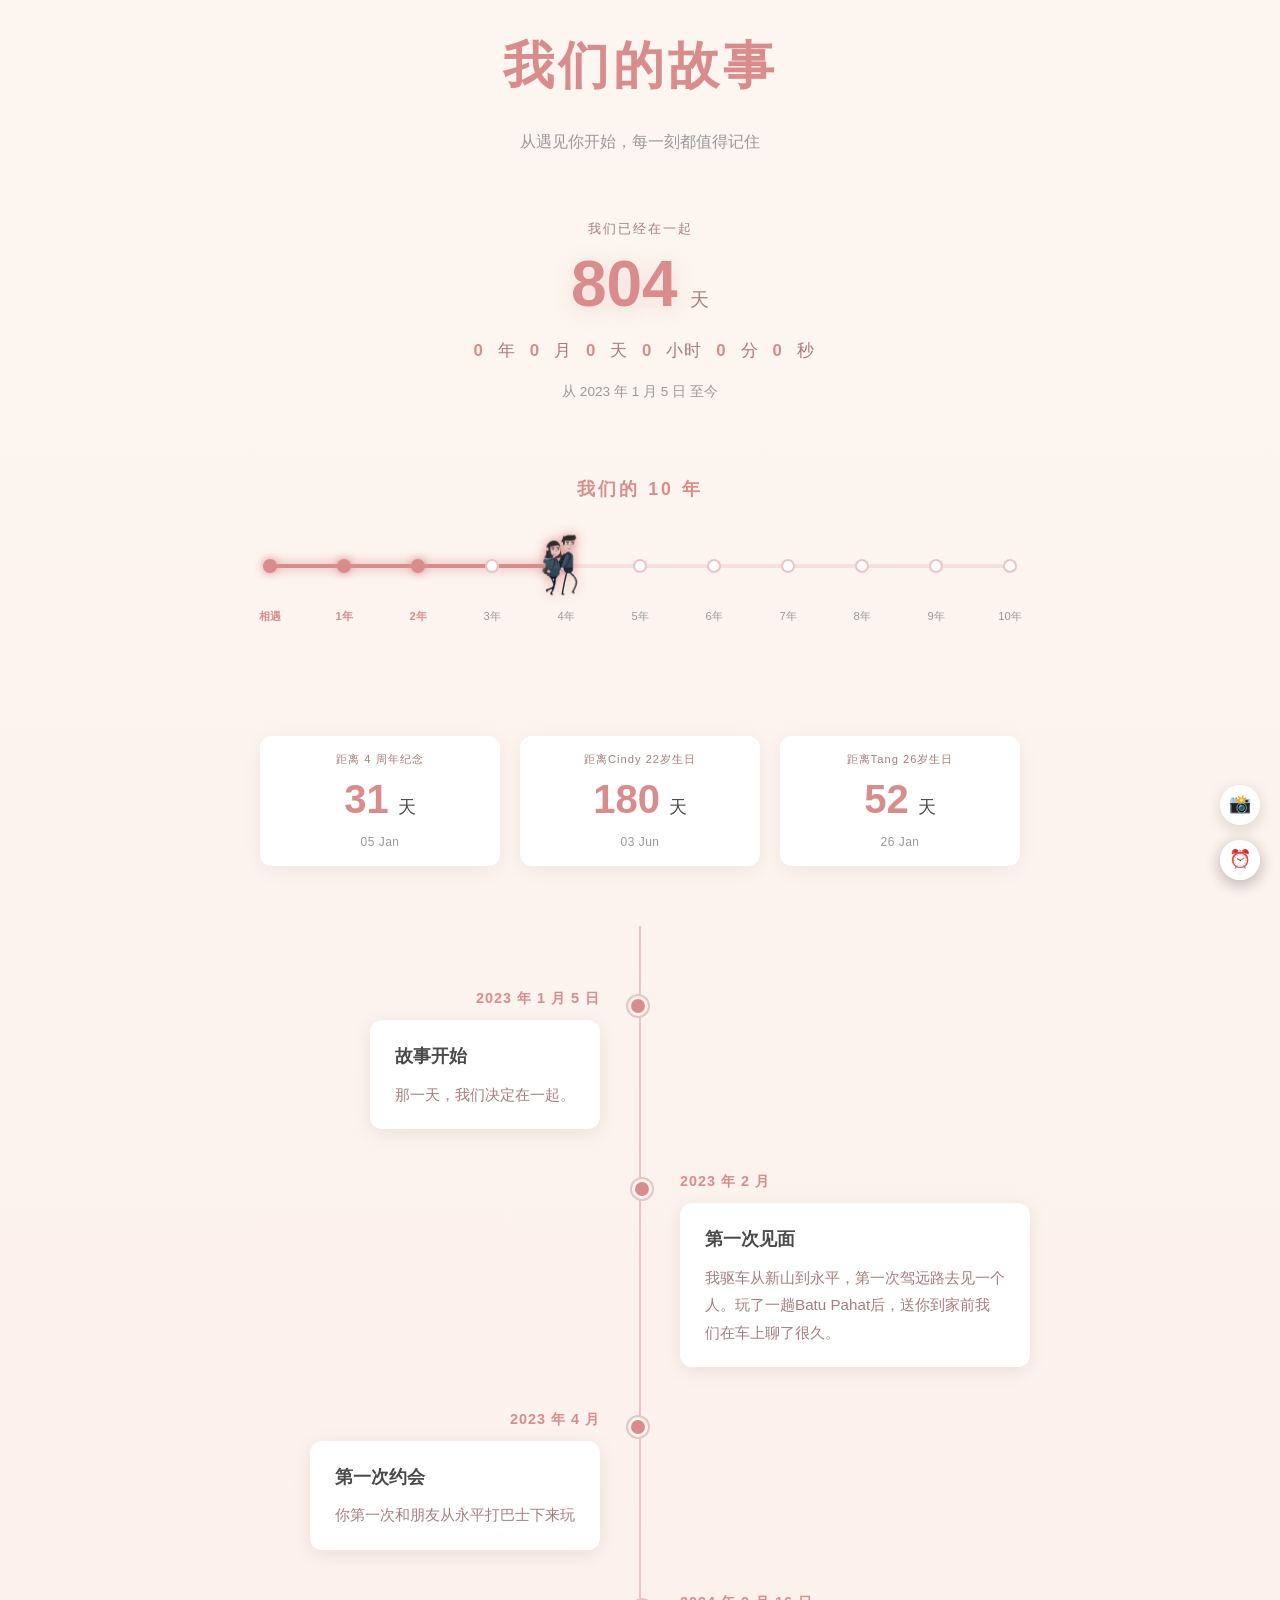
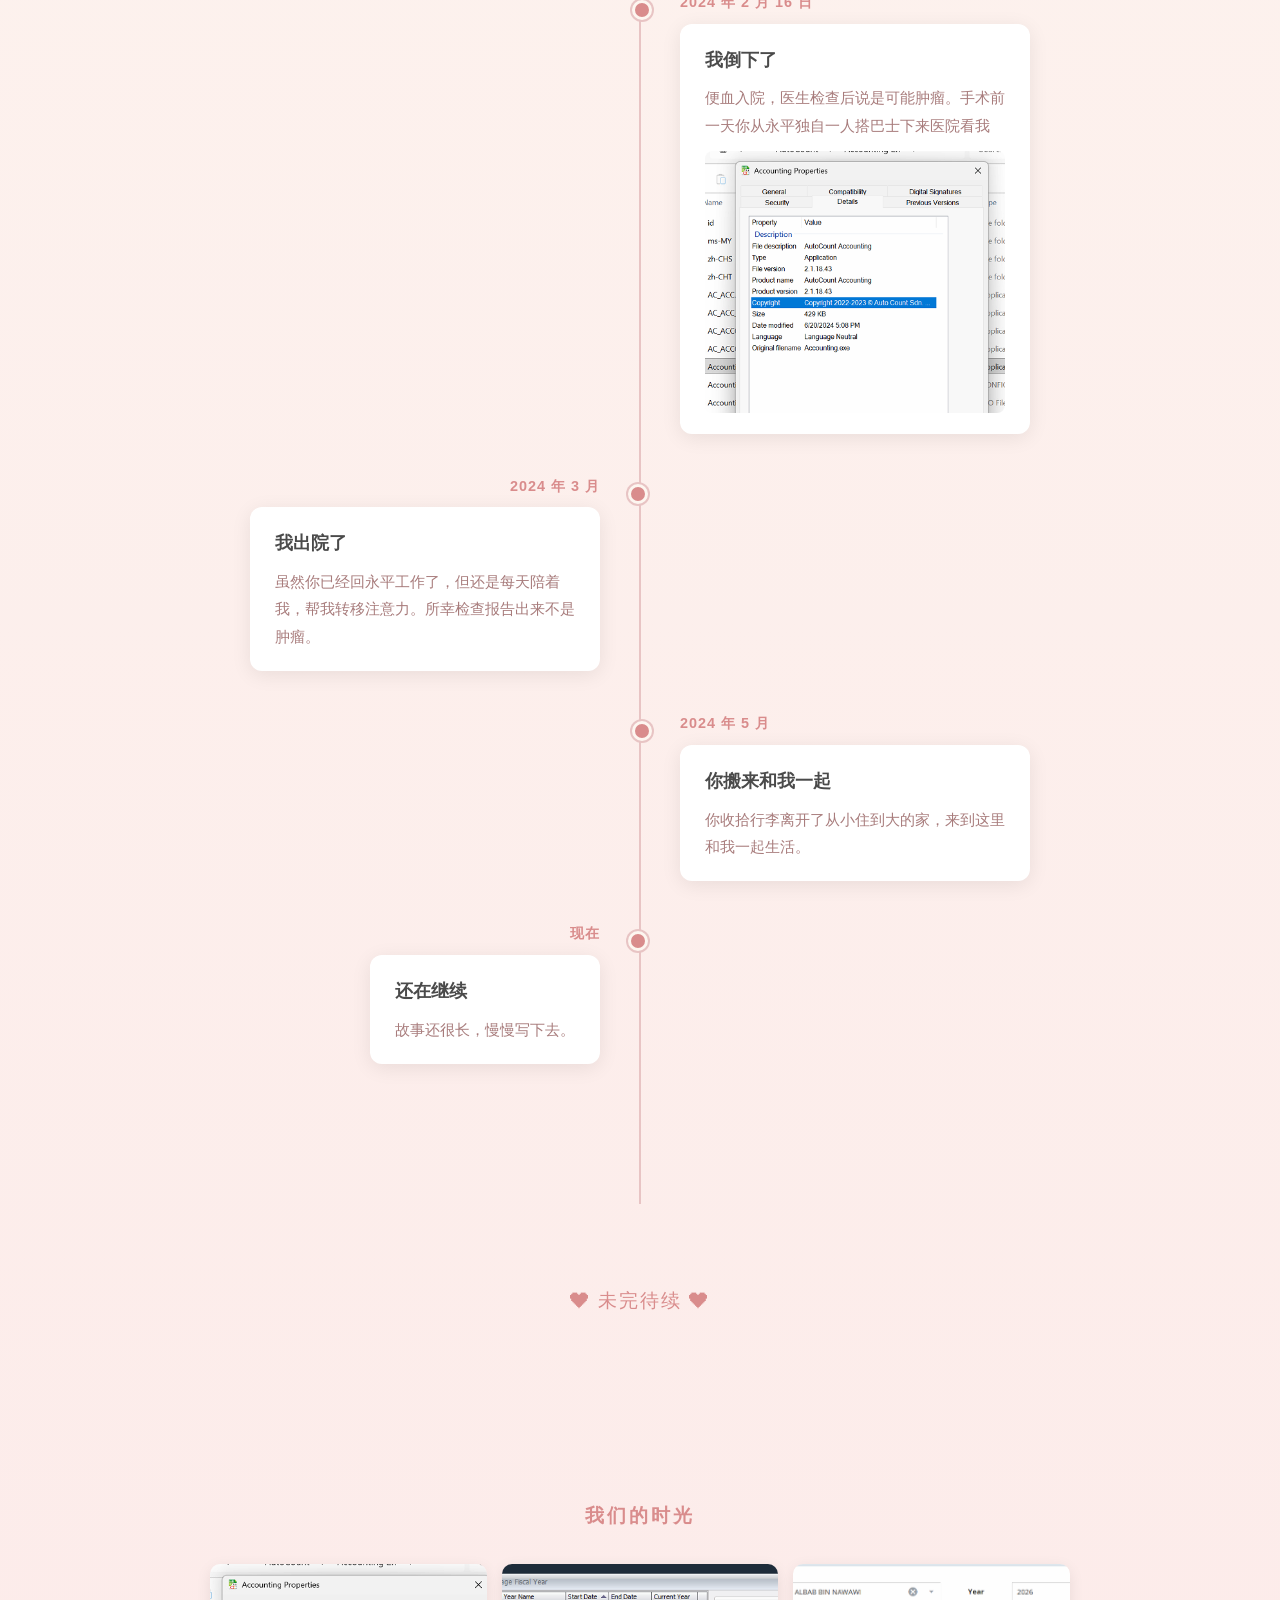
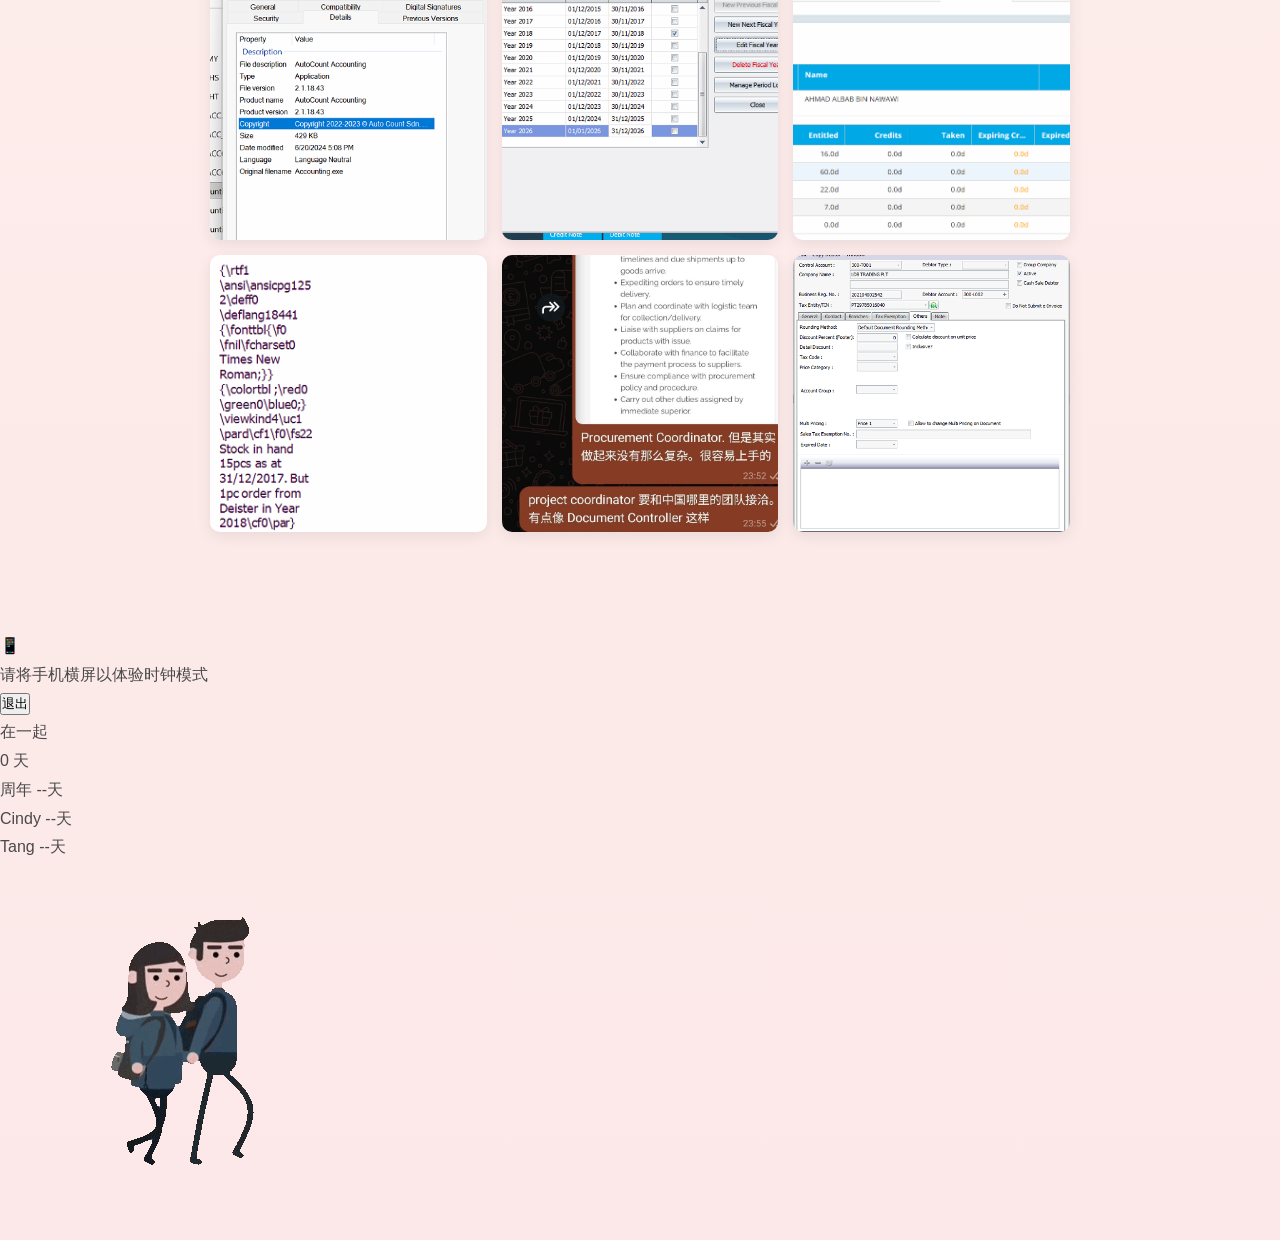
==== commit 2e4943e5: "Update index.html" ====
--- a/index.html
+++ b/index.html
@@ -16,6 +16,9 @@
 
 <!-- 主题切换按钮 -->
 <button id="theme-btn" class="theme-btn">🌸</button>
+
+<!-- 时钟模式按钮 (最上层，永远显示) -->
+<button id="clock-btn" class="theme-btn clock-btn" title="进入时钟模式">⏰</button>
 
 <header>
   <h1>我们的故事</h1>
@@ -43,20 +46,15 @@
 <!-- 里程碑进度条 -->
 <div class="milestone">
   <div class="milestone-title">我们的 10 年</div>
-
   <div class="milestone-bar">
     <div class="milestone-line"></div>
     <div class="milestone-fill" id="milestone-fill"></div>
-
-    <!-- 节点会由 JS 生成 -->
-
     <div class="milestone-marker" id="milestone-marker">
-    <img src="images/walking.gif">
+      <img src="images/walking.gif" alt="walking">
+    </div>
   </div>
-
   <div class="milestone-labels" id="milestone-labels"></div>
 </div>
-
 
 <!-- 倒计时区域 -->
 <div class="countdown-section">
@@ -65,13 +63,11 @@
     <div class="countdown-value"><span id="cd-anniversary">--</span> 天</div>
     <div class="countdown-date">05 Jan</div>
   </div>
-  
   <div class="countdown-card">
     <div class="countdown-title" id="title-her">距离Cindy生日</div>
     <div class="countdown-value"><span id="cd-her">--</span> 天</div>
     <div class="countdown-date">03 Jun</div>
   </div>
-  
   <div class="countdown-card">
     <div class="countdown-title" id="title-him">距离Tang生日</div>
     <div class="countdown-value"><span id="cd-him">--</span> 天</div>
@@ -81,64 +77,34 @@
 
 <!-- 时间线 -->
 <div class="timeline">
-
   <div class="event left">
     <div class="date">2023 年 1 月 5 日</div>
-    <div class="card">
-      <h3>故事开始</h3>
-      <p>那一天，我们决定在一起。</p>
-    </div>
+    <div class="card"><h3>故事开始</h3><p>那一天，我们决定在一起。</p></div>
   </div>
-
   <div class="event right">
     <div class="date">2023 年 2 月</div>
-    <div class="card">
-      <h3>第一次见面</h3>
-      <p>我驱车从新山到永平，第一次驾远路去见一个人。玩了一趟Batu Pahat后，送你到家前我们在车上聊了很久。</p>
-    </div>
+    <div class="card"><h3>第一次见面</h3><p>我驱车从新山到永平，第一次驾远路去见一个人。玩了一趟Batu Pahat后，送你到家前我们在车上聊了很久。</p></div>
   </div>
-
   <div class="event left">
     <div class="date">2023 年 4 月</div>
-    <div class="card">
-      <h3>第一次约会</h3>
-      <p>你第一次和朋友从永平打巴士下来玩</p>
-    </div>
+    <div class="card"><h3>第一次约会</h3><p>你第一次和朋友从永平打巴士下来玩</p></div>
   </div>
-
   <div class="event right">
     <div class="date">2024 年 2 月 16 日</div>
-    <div class="card">
-      <h3>我倒下了</h3>
-      <p>便血入院，医生检查后说是可能肿瘤。手术前一天你从永平独自一人搭巴士下来医院看我</p>
-      <img src="images/photo1.jpg">
-    </div>
+    <div class="card"><h3>我倒下了</h3><p>便血入院，医生检查后说是可能肿瘤。手术前一天你从永平独自一人搭巴士下来医院看我</p><img src="images/photo1.jpg"></div>
   </div>
-
   <div class="event left">
     <div class="date">2024 年 3 月</div>
-    <div class="card">
-      <h3>我出院了</h3>
-      <p>虽然你已经回永平工作了，但还是每天陪着我，帮我转移注意力。所幸检查报告出来不是肿瘤。</p>
-    </div>
+    <div class="card"><h3>我出院了</h3><p>虽然你已经回永平工作了，但还是每天陪着我，帮我转移注意力。所幸检查报告出来不是肿瘤。</p></div>
   </div>
-
   <div class="event right">
     <div class="date">2024 年 5 月</div>
-    <div class="card">
-      <h3>你搬来和我一起</h3>
-      <p>你收拾行李离开了从小住到大的家，来到这里和我一起生活。</p>
-    </div>
+    <div class="card"><h3>你搬来和我一起</h3><p>你收拾行李离开了从小住到大的家，来到这里和我一起生活。</p></div>
   </div>
-
   <div class="event left">
     <div class="date">现在</div>
-    <div class="card">
-      <h3>还在继续</h3>
-      <p>故事还很长，慢慢写下去。</p>
-    </div>
+    <div class="card"><h3>还在继续</h3><p>故事还很长，慢慢写下去。</p></div>
   </div>
-
 </div>
 
 <div class="ending">❤ 未完待续 ❤</div>
@@ -149,6 +115,48 @@
   <div class="photo-wall" id="photo-wall"></div>
 </div>
 
+<!-- ================= 时钟模式遮罩层 ================= -->
+<div id="clock-overlay" class="clock-overlay">
+  <!-- 竖屏手机提示 -->
+  <div class="rotate-hint">
+    <div class="rotate-icon">📱</div>
+    <p>请将手机横屏以体验时钟模式</p>
+    <button id="close-clock-mobile" class="btn">退出</button>
+  </div>
+
+  <!-- 横屏/电脑端布局 -->
+  <div class="clock-container">
+    <div class="clock-top">
+      <div class="clock-box box-days">
+        <div class="c-label">在一起</div>
+        <div class="c-value"><span id="clock-days">0</span> <span class="c-unit">天</span></div>
+      </div>
+      
+      <div class="clock-box box-time">
+        <div class="flip-clock" id="flip-clock"></div>
+      </div>
+
+      <div class="clock-box box-countdowns">
+        <div class="c-cd-item"><span id="clock-title-ann">周年</span> <span id="clock-cd-ann">--</span>天</div>
+        <div class="c-cd-item"><span id="clock-title-her">Cindy</span> <span id="clock-cd-her">--</span>天</div>
+        <div class="c-cd-item"><span id="clock-title-him">Tang</span> <span id="clock-cd-him">--</span>天</div>
+      </div>
+    </div>
+
+    <div class="clock-bottom">
+      <div class="clock-milestone">
+        <div class="clock-m-bar">
+          <div class="clock-m-fill" id="clock-m-fill"></div>
+          <div class="clock-m-marker" id="clock-m-marker">
+            <img src="images/walking.gif" alt="walking">
+          </div>
+        </div>
+        <div class="clock-m-labels" id="clock-m-labels"></div>
+      </div>
+    </div>
+  </div>
+</div>
+
 <div id="lightbox" class="lightbox">
   <img id="lightbox-img" src="" alt="">
 </div>
--- a/style.css
+++ b/style.css
@@ -85,19 +85,39 @@
   top: auto;
   bottom: 20px;
   right: 20px;
-  width: 48px;
-  height: 48px;
+  width: 40px;
+  height: 40px;
   border-radius: 50%;
   border: none;
   background: var(--card-bg);
   box-shadow: 0 4px 16px rgba(0,0,0,0.15);
-  font-size: 22px;
+  font-size: 18px;
+  padding-bottom: 2px;
   cursor: pointer;
   z-index: 100;
   transition: transform 0.3s ease, background 0.3s ease;
 }
 .theme-btn:hover {
   transform: scale(1.1);
+}
+
+
+/* 照片墙导航按钮（叠在主题按钮上面） */
+.photo-nav-btn {
+  bottom: 75px;  /* 主题按钮在 20px，这里往上挪 55px */
+}
+
+body.theme-fun .theme-btn {
+  background: #151014;      /* 保持深色 */
+  border: 1px solid #c9a04a; /* 加一圈金边 */
+  box-shadow: 0 4px 16px rgba(0,0,0,0.5);
+}
+
+
+/* 鼠标悬浮时的微调 */
+body.theme-fun .theme-btn:hover {
+  //background: #E2C98F;      /* 稍微亮一点的暗金 */
+  box-shadow: 0 6px 20px rgba(201, 160, 74, 0.5);
 }
 
 /* ========== 顶部标题 ========== */
@@ -526,6 +546,7 @@
 }
 /* 万兽之王：卡片加金属边框 */
 body.theme-fun .event .card {
+  background: #1a1215;
   border: 1px solid #3a2e24;
   box-shadow: 0 4px 24px rgba(0,0,0,0.6), inset 0 1px 0 rgba(201,160,74,0.08);
 }
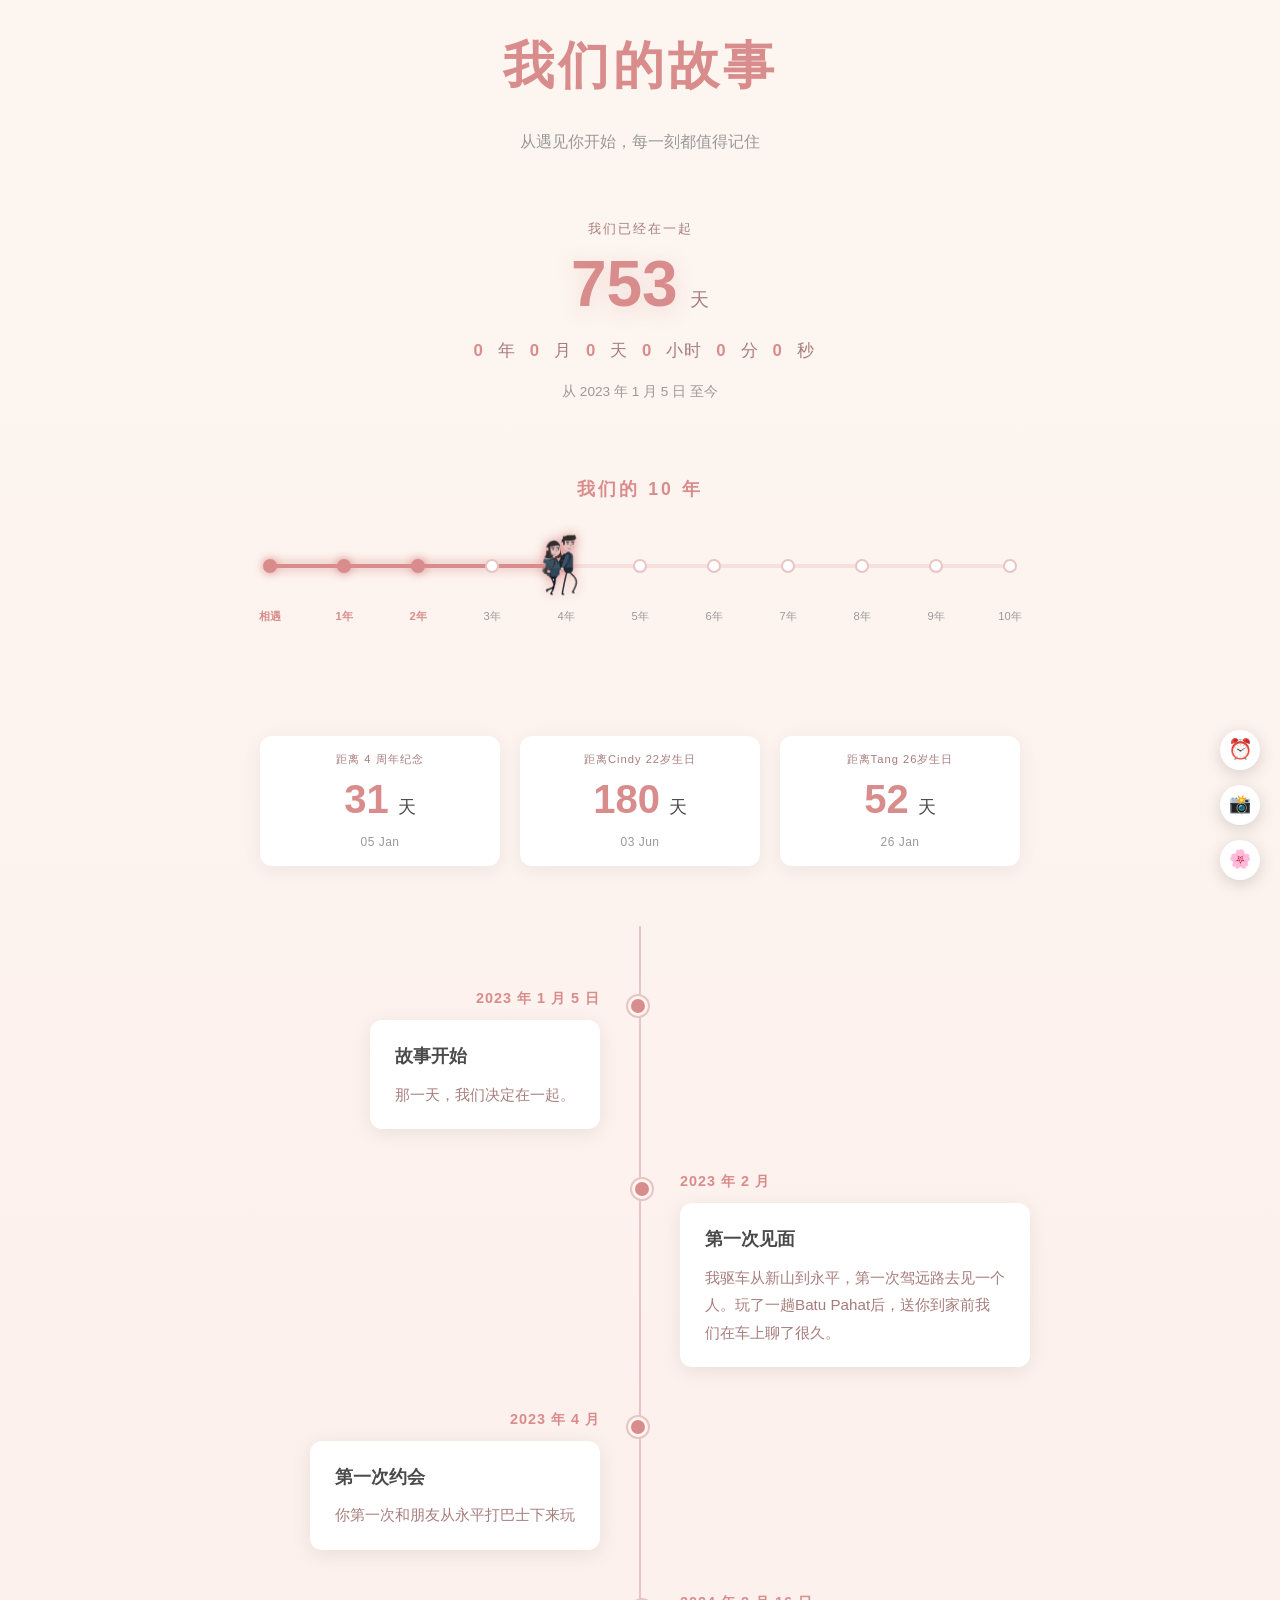
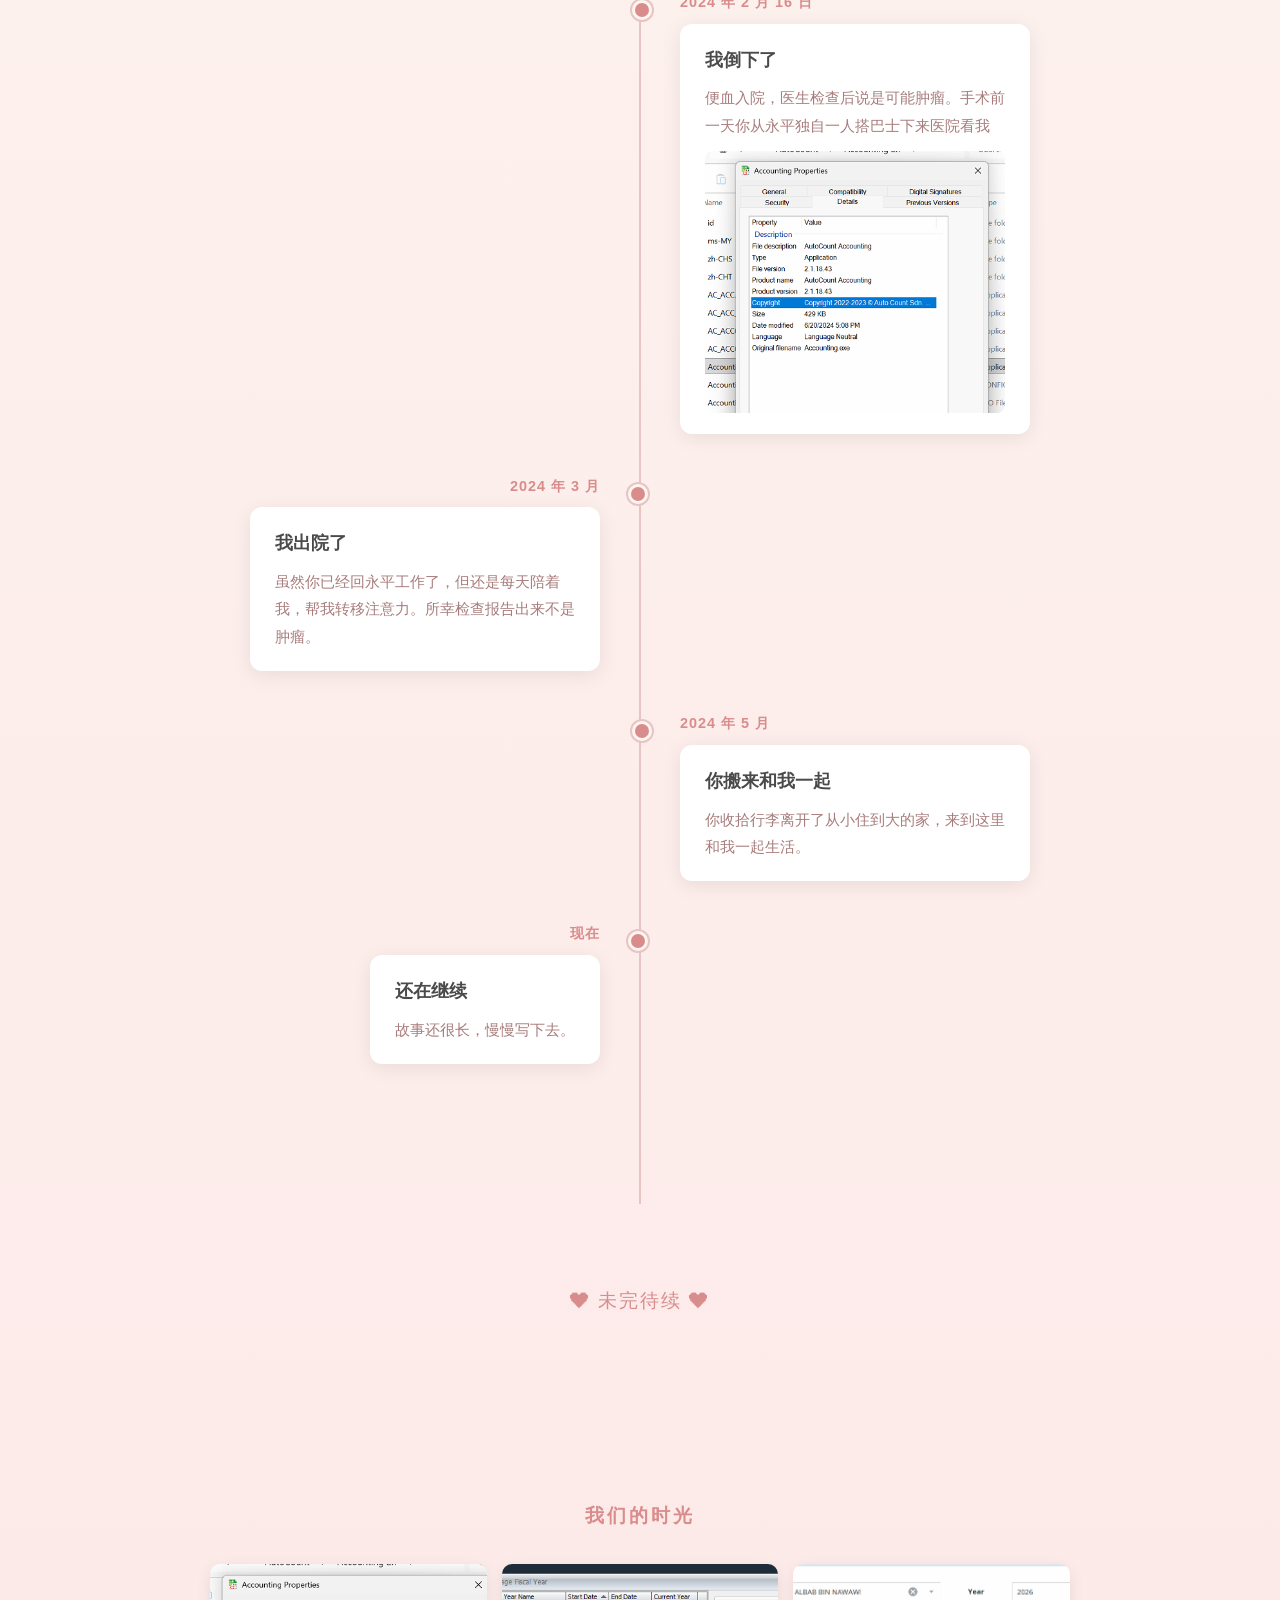
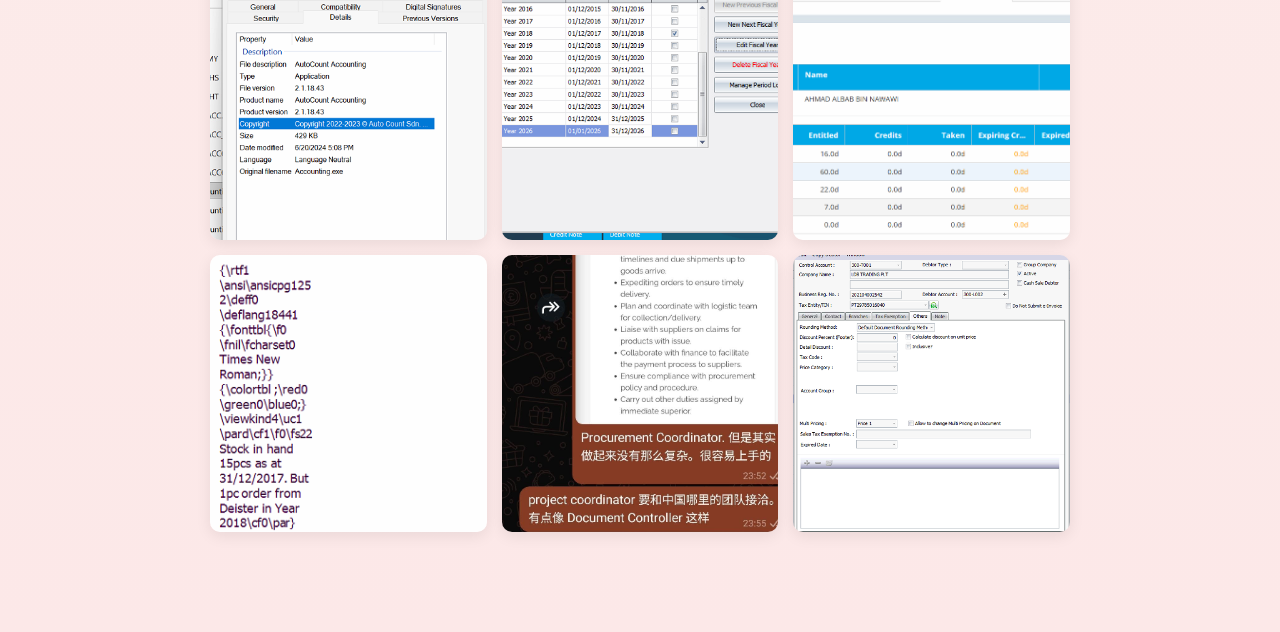
==== commit 0329c672: "Update index.html" ====
--- a/index.html
+++ b/index.html
@@ -127,22 +127,41 @@
   <!-- 横屏/电脑端布局 -->
   <div class="clock-container">
     <div class="clock-top">
-      <div class="clock-box box-days">
-        <div class="c-label">在一起</div>
-        <div class="c-value"><span id="clock-days">0</span> <span class="c-unit">天</span></div>
+      
+      <!-- 左侧列：天数 + 周年 -->
+      <div class="clock-column left-col">
+        <div class="clock-box box-days">
+          <div class="c-label">在一起</div>
+          <div class="c-value"><span id="clock-days">0</span> <span class="c-unit">天</span></div>
+        </div>
+        <div class="clock-box box-cd">
+          <div class="c-cd-title" id="clock-title-ann">距离周年</div>
+          <div class="c-cd-value"><span id="clock-cd-ann">--</span> 天</div>
+        </div>
       </div>
       
-      <div class="clock-box box-time">
-        <div class="flip-clock" id="flip-clock"></div>
+      <!-- 中间列：时钟 -->
+      <div class="clock-column center-col">
+        <div class="clock-box box-time">
+          <div class="flip-clock" id="flip-clock"></div>
+        </div>
       </div>
 
-      <div class="clock-box box-countdowns">
-        <div class="c-cd-item"><span id="clock-title-ann">周年</span> <span id="clock-cd-ann">--</span>天</div>
-        <div class="c-cd-item"><span id="clock-title-her">Cindy</span> <span id="clock-cd-her">--</span>天</div>
-        <div class="c-cd-item"><span id="clock-title-him">Tang</span> <span id="clock-cd-him">--</span>天</div>
+      <!-- 右侧列：Cindy + Tang -->
+      <div class="clock-column right-col">
+        <div class="clock-box box-cd">
+          <div class="c-cd-title" id="clock-title-her">距离Cindy</div>
+          <div class="c-cd-value"><span id="clock-cd-her">--</span> 天</div>
+        </div>
+        <div class="clock-box box-cd">
+          <div class="c-cd-title" id="clock-title-him">距离Tang</div>
+          <div class="c-cd-value"><span id="clock-cd-him">--</span> 天</div>
+        </div>
       </div>
+
     </div>
 
+    <!-- 底部里程碑 -->
     <div class="clock-bottom">
       <div class="clock-milestone">
         <div class="clock-m-bar">
--- a/style.css
+++ b/style.css
@@ -703,3 +703,286 @@
     gap: 10px;
   }
 }
+
+/* ========== 时钟按钮 (最上层) ========== */
+.clock-btn {
+  bottom: 130px;
+  font-size: 20px;
+  z-index: 10000 !important; /* 压过遮罩层 */
+}
+
+/* 把主题按钮也提上来，方便全屏下切换主题 */
+.theme-btn {
+  z-index: 10000 !important;
+}
+
+/* 隐藏照片墙按钮的逻辑（在 JS 中控制 class） */
+body.in-clock-mode .photo-nav-btn {
+  display: none !important;
+}
+
+/* ========== 时钟模式遮罩层 ========== */
+.clock-overlay {
+  position: fixed;
+  inset: 0;
+  background: var(--bg-top);
+  z-index: 9998; /* 比按钮低，比页面高 */
+  display: none;
+  flex-direction: column;
+  opacity: 0;
+  transition: opacity 0.5s ease;
+}
+
+.clock-overlay.show {
+  display: flex;
+  opacity: 1;
+}
+
+/* 竖屏提示 */
+.rotate-hint {
+  display: none;
+  flex-direction: column;
+  justify-content: center;
+  align-items: center;
+  height: 100%;
+  text-align: center;
+  color: var(--text);
+}
+.rotate-icon {
+  font-size: 4rem;
+  animation: rotatePhone 2s ease-in-out infinite;
+  margin-bottom: 20px;
+}
+@keyframes rotatePhone {
+  0%, 100% { transform: rotate(0deg); }
+  50% { transform: rotate(90deg); }
+}
+
+/* 时钟布局 */
+.clock-container {
+  display: none;
+  flex-direction: column;
+  width: 100%;
+  height: 100%;
+  padding: 2vh 3vw;
+  box-sizing: border-box;
+}
+
+.clock-top {
+  flex: 8;
+  display: flex;
+  gap: 2vw;
+  margin-bottom: 2vh;
+}
+
+.clock-bottom {
+  flex: 2;
+  display: flex;
+  background: rgba(0,0,0,0.03);
+  border-radius: 20px;
+  padding: 10px 20px;
+  align-items: center;
+}
+body.theme-fun .clock-bottom {
+  background: rgba(255,255,255,0.03);
+}
+
+/* 顶部三区块 */
+.clock-box {
+  background: var(--card-bg);
+  border-radius: 24px;
+  box-shadow: 0 4px 20px rgba(0,0,0,0.05);
+  display: flex;
+  flex-direction: column;
+  justify-content: center;
+  align-items: center;
+  border: 1px solid var(--main-light);
+  transition: background 0.6s ease;
+}
+body.theme-fun .clock-box {
+  background: #1a1215;
+  border-color: #3a2e24;
+  box-shadow: 0 4px 24px rgba(0,0,0,0.6);
+}
+
+.box-days { flex: 2.5; }
+.box-time { flex: 5; }
+.box-countdowns { flex: 2.5; }
+
+/* 左侧天数 */
+.box-days .c-label {
+  font-size: 1.5rem;
+  color: var(--text-mid);
+  letter-spacing: 4px;
+  margin-bottom: 1vh;
+}
+.box-days .c-value {
+  font-size: 6vw;
+  font-weight: bold;
+  color: var(--main);
+  line-height: 1;
+}
+.box-days .c-unit { font-size: 1.5rem; }
+
+/* 中间时钟 */
+.flip-clock {
+  display: flex;
+  gap: 0.5vw;
+  font-size: 8vw;
+  font-weight: bold;
+  color: var(--main);
+}
+.flip-digit {
+  position: relative;
+  display: inline-block;
+  background: var(--bg-bottom);
+  border-radius: 12px;
+  padding: 0 1vw;
+  box-shadow: 0 4px 10px rgba(0,0,0,0.1);
+  transition: transform 0.15s ease, opacity 0.15s ease;
+}
+body.theme-fun .flip-digit {
+  background: #0a0a0f;
+}
+.flip-colon {
+  display: flex;
+  align-items: center;
+  font-size: 6vw;
+  transform: translateY(-5%);
+}
+
+/* 右侧倒计时 */
+.box-countdowns {
+  justify-content: space-evenly;
+  padding: 2vh 0;
+}
+.c-cd-item {
+  display: flex;
+  flex-direction: column;
+  align-items: center;
+  font-size: 1.2rem;
+  color: var(--text-mid);
+}
+.c-cd-item span:last-child {
+  font-size: 2rem;
+  font-weight: bold;
+  color: var(--main);
+}
+
+/* 底部里程碑 */
+.clock-milestone {
+  width: 100%;
+  position: relative;
+}
+.clock-m-bar {
+  position: relative;
+  height: 6px;
+  background: var(--main-light);
+  border-radius: 3px;
+  width: 90%;
+  margin: 0 auto;
+}
+.clock-m-fill {
+  position: absolute;
+  left: 0;
+  top: 0;
+  height: 100%;
+  background: var(--main);
+  border-radius: 3px;
+  width: 0%;
+  box-shadow: 0 0 10px var(--main);
+  transition: width 1s ease-out;
+}
+.clock-m-marker {
+  position: absolute;
+  top: 50%;
+  transform: translate(-50%, -50%);
+  transition: left 1s ease-out;
+}
+.clock-m-marker img {
+  width: 50px;
+  height: auto;
+  filter: drop-shadow(0 0 5px var(--main));
+}
+.clock-m-labels {
+  position: relative;
+  width: 90%;
+  margin: 10px auto 0;
+  height: 20px;
+}
+.clock-m-label {
+  position: absolute;
+  transform: translateX(-50%);
+  font-size: 0.8rem;
+  color: var(--text-light);
+}
+.clock-m-label.passed {
+  color: var(--main);
+  font-weight: bold;
+}
+
+/* ================= 响应式 ================= */
+@media (orientation: portrait) and (max-width: 700px) {
+  /* 手机竖屏时显示提示，隐藏时钟 */
+  .rotate-hint { display: flex; }
+  .clock-container { display: none; }
+}
+
+@media (orientation: landscape), (min-width: 701px) {
+  /* 横屏或电脑时显示时钟，隐藏提示 */
+  .rotate-hint { display: none; }
+  .clock-container { 
+    display: flex; 
+    /* 关键点1：使用动态视口高度，完美适配手机横屏时的真实高度 */
+    height: 100dvh; 
+    height: 100vh; /* 老设备兜底 */
+    overflow: hidden; /* 防止内容意外溢出 */
+  }
+}
+
+/* ================= 手机横屏专属微调 ================= */
+@media (orientation: landscape) and (max-height: 500px) {
+  /* 关键点2：手机横屏时，压缩容器内边距 */
+  .clock-container {
+    padding: 1.5vh 2vw;
+  }
+
+  /* 压缩顶部区域，让出空间给底部 */
+  .clock-top {
+    margin-bottom: 1vh;
+  }
+
+  /* 缩小中间时钟的数字，防止把盒子撑爆 */
+  .flip-clock {
+    font-size: 6vw; /* 原来是 8vw */
+  }
+  .flip-colon {
+    font-size: 5vw;
+  }
+
+  /* 缩小左右两边文字的尺寸 */
+  .box-days .c-label { font-size: 1rem; margin-bottom: 0.5vh; }
+  .box-days .c-value { font-size: 5vw; }
+  .box-days .c-unit { font-size: 1rem; }
+  
+  .c-cd-item { font-size: 0.9rem; }
+  .c-cd-item span:last-child { font-size: 1.5rem; }
+
+  /* 压缩底部里程碑的高度 */
+  .clock-bottom {
+    padding: 5px 15px;
+    flex-shrink: 0; /* 防止被顶部挤压 */
+  }
+  
+  .clock-m-marker img {
+    width: 30px; /* 缩小奔跑的小人 */
+  }
+  
+  .clock-m-labels {
+    margin-top: 5px;
+    height: 15px;
+  }
+  .clock-m-label {
+    font-size: 0.65rem;
+  }
+}
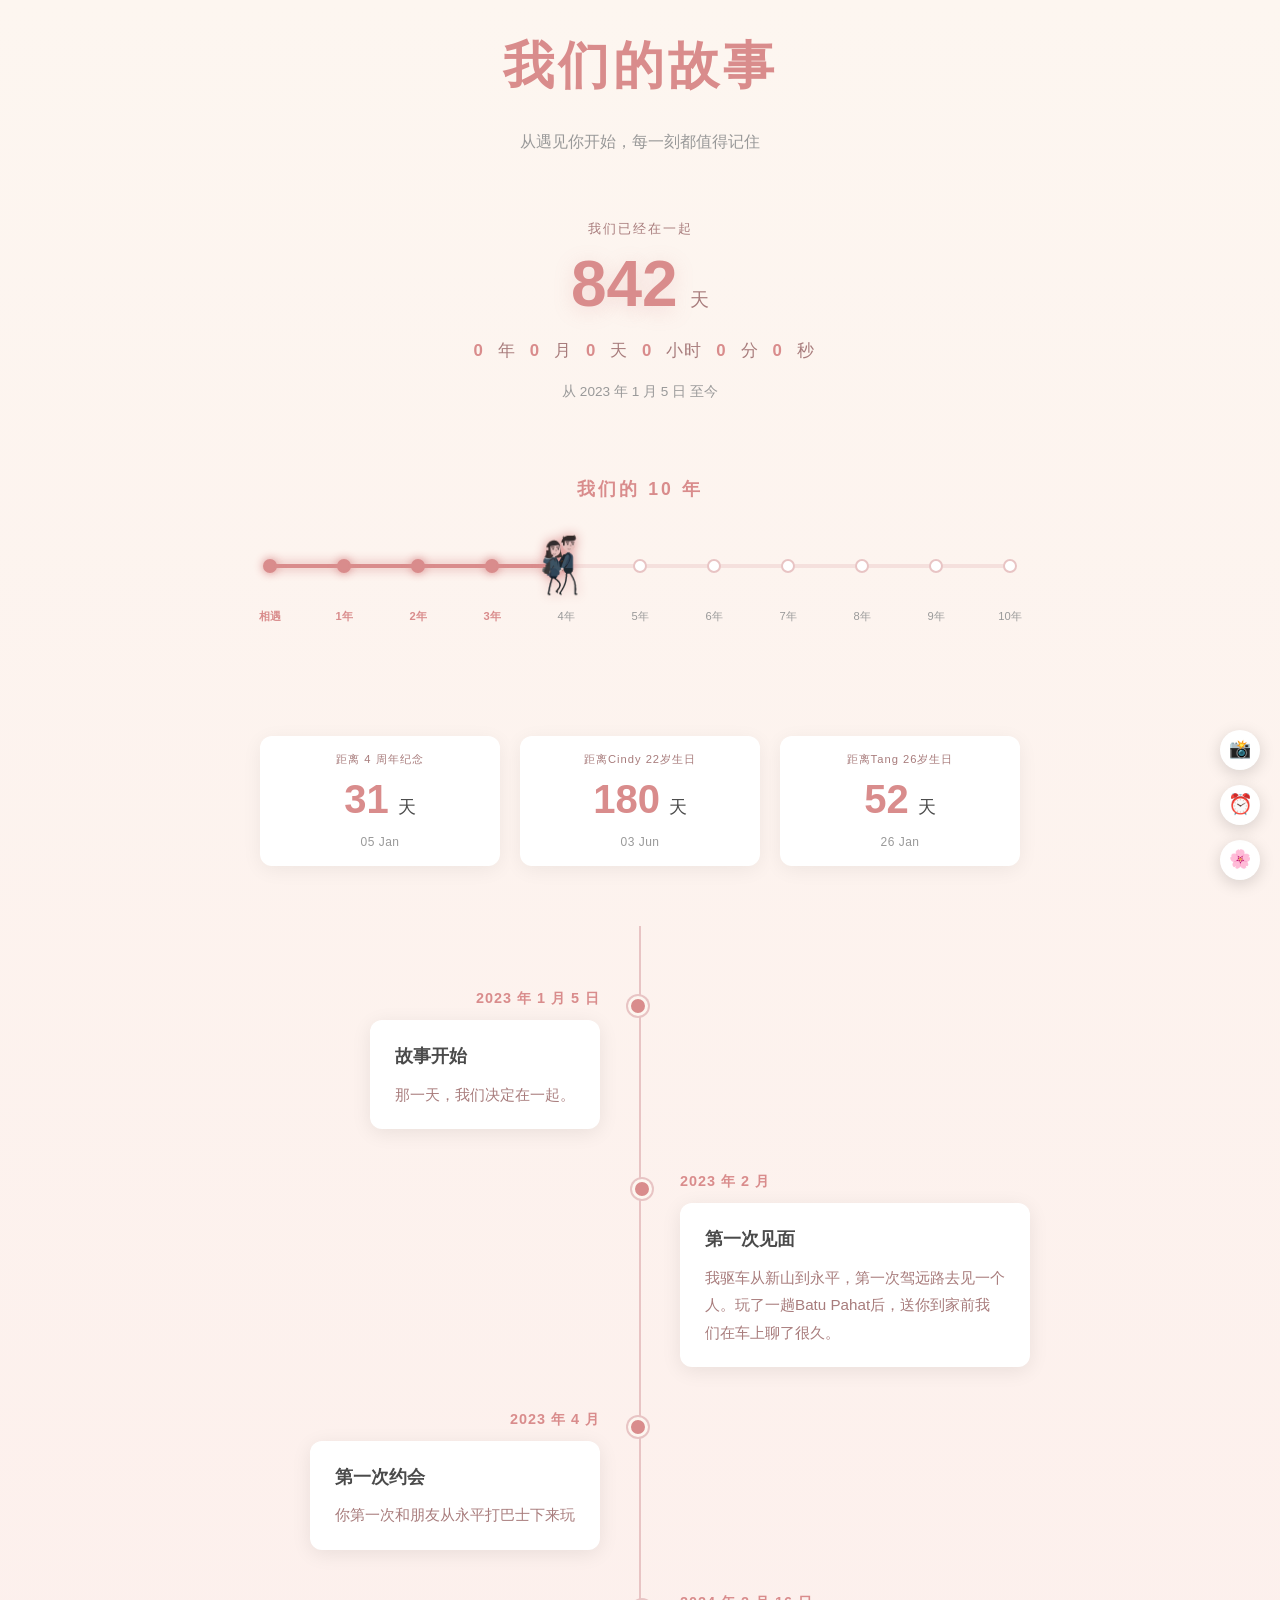
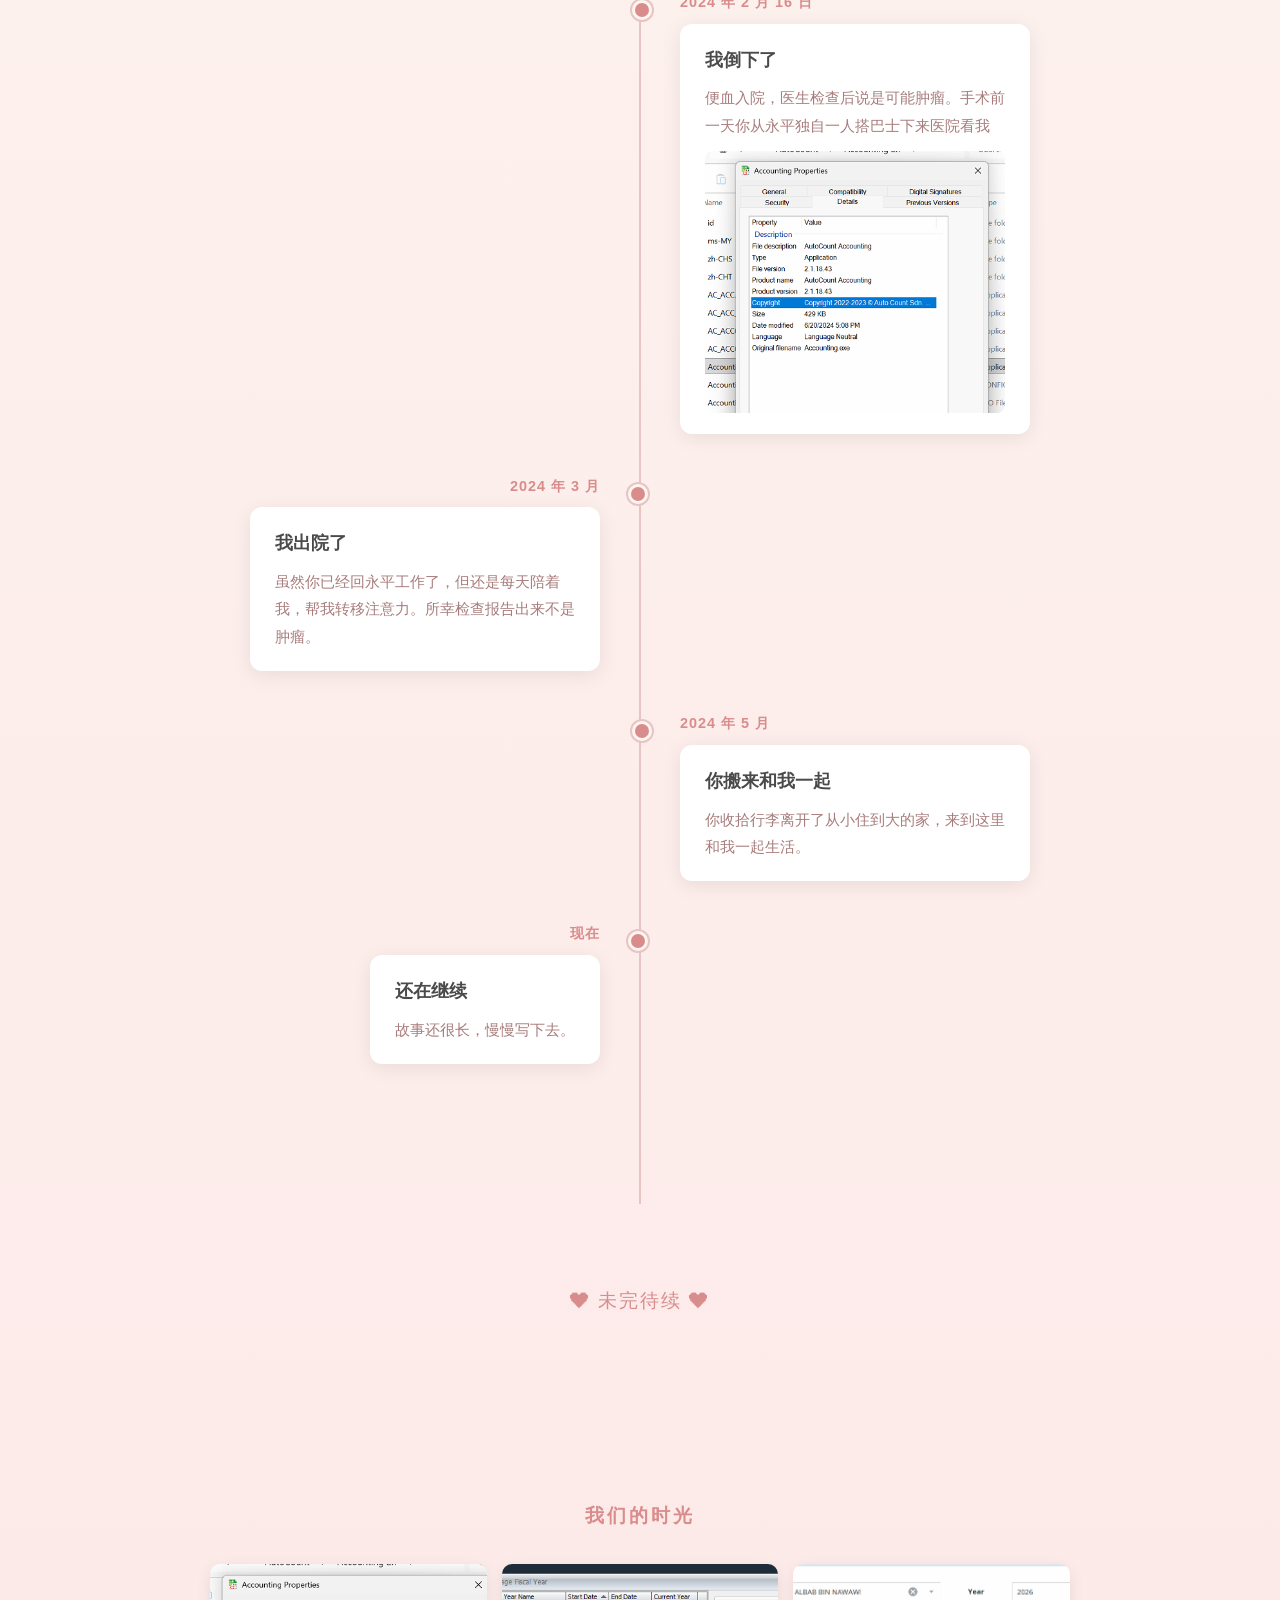
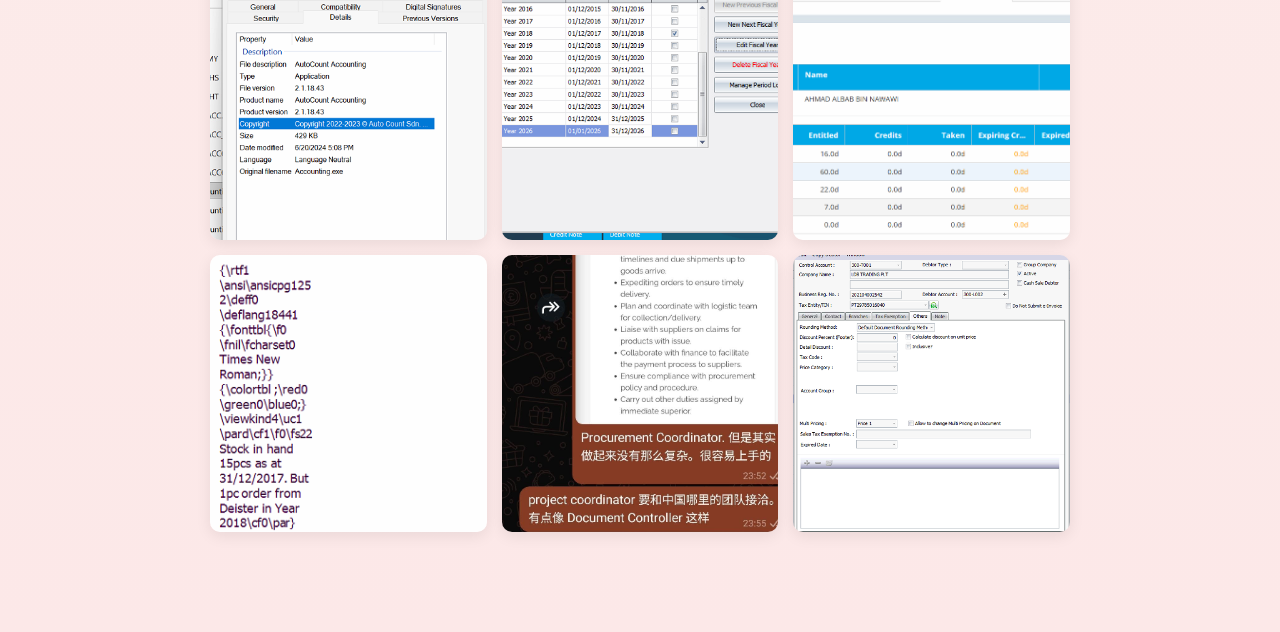
==== commit 81dba334: "Update index.html" ====
--- a/index.html
+++ b/index.html
@@ -143,7 +143,14 @@
       <!-- 中间列：时钟 -->
       <div class="clock-column center-col">
         <div class="clock-box box-time">
+          <!-- 顶部留白：显示 AM/PM -->
+          <div class="clock-ampm" id="clock-ampm"></div>
+          
+          <!-- 中间核心时钟 -->
           <div class="flip-clock" id="flip-clock"></div>
+          
+          <!-- 底部留白：放切换按钮 -->
+          <button class="clock-toggle-btn" id="clock-toggle-btn">24小时制</button>
         </div>
       </div>
 
--- a/style.css
+++ b/style.css
@@ -101,10 +101,9 @@
   transform: scale(1.1);
 }
 
-
 /* 照片墙导航按钮（叠在主题按钮上面） */
 .photo-nav-btn {
-  bottom: 75px;  /* 主题按钮在 20px，这里往上挪 55px */
+  bottom: 130px;  /* 主题按钮在 20px，这里往上挪 55px */
 }
 
 body.theme-fun .theme-btn {
@@ -113,10 +112,8 @@
   box-shadow: 0 4px 16px rgba(0,0,0,0.5);
 }
 
-
 /* 鼠标悬浮时的微调 */
 body.theme-fun .theme-btn:hover {
-  //background: #E2C98F;      /* 稍微亮一点的暗金 */
   box-shadow: 0 6px 20px rgba(201, 160, 74, 0.5);
 }
 
@@ -143,7 +140,6 @@
 
 /* 万兽之王：标题更硬朗，带金色光晕 */
 body.theme-fun header h1 {
-  //font-family: "PingFang SC", "Microsoft YaHei", sans-serif;
   font-weight: 900;
   letter-spacing: 4px;
   text-shadow: 0 0 30px rgba(201, 160, 74, 0.35);
@@ -340,7 +336,6 @@
     width: 45px;  /* 电脑上是 48px，手机变小 */
   }
 }
-
 
 /* ========== 倒计时区域 ========== */
 .countdown-section {
@@ -440,9 +435,7 @@
   .countdown-date {
     font-size: 0.7rem;
   }
-  
-}
-
+}
 
 /* ========== 时间线 ========== */
 .timeline {
@@ -504,22 +497,17 @@
 
 body.theme-fun .event::after {
   background: url('images/specialtimepoint.png') center/contain no-repeat;
-  background-color: transparent;   /* 去掉原来的底色 */
-  border: none;                    /* 去掉原来的边框 */
-  box-shadow: none;                /* 去掉原来的光晕 */
-  width: 40px;                     /* 调整成图片的合适大小 */
+  background-color: transparent;
+  border: none;
+  box-shadow: none;
+  width: 40px;
   height: 40px;
 }
 
 /* 左边卡片的结点微调 */
-body.theme-fun .event.left::after {
-  right: -20px; /* 根据视觉效果微调，比如 -9px 或 -11px */
-}
-
+body.theme-fun .event.left::after { right: -20px; }
 /* 右边卡片的结点微调 */
-body.theme-fun .event.right::after {
-  left: -20px;
-}
+body.theme-fun .event.right::after { left: -20px; }
 
 .event .date {
   font-size: 0.9rem;
@@ -675,8 +663,8 @@
 
 .photo-wall img {
   width: 100%;
-  aspect-ratio: 1 / 1; /* 强制 1:1 正方形 */
-  object-fit: cover;   /* 横竖图自动裁剪填满，不拉伸变形 */
+  aspect-ratio: 1 / 1;
+  object-fit: cover;
   border-radius: 10px;
   cursor: pointer;
   transition: transform 0.3s ease, box-shadow 0.3s ease;
@@ -706,17 +694,17 @@
 
 /* ========== 时钟按钮 (最上层) ========== */
 .clock-btn {
-  bottom: 130px;
+  bottom: 75px;
   font-size: 20px;
-  z-index: 10000 !important; /* 压过遮罩层 */
-}
-
-/* 把主题按钮也提上来，方便全屏下切换主题 */
+  z-index: 10000 !important;
+}
+
+/* 把主题按钮也提上来 */
 .theme-btn {
   z-index: 10000 !important;
 }
 
-/* 隐藏照片墙按钮的逻辑（在 JS 中控制 class） */
+/* 隐藏照片墙按钮的逻辑 */
 body.in-clock-mode .photo-nav-btn {
   display: none !important;
 }
@@ -726,7 +714,7 @@
   position: fixed;
   inset: 0;
   background: var(--bg-top);
-  z-index: 9998; /* 比按钮低，比页面高 */
+  z-index: 9998;
   display: none;
   flex-direction: column;
   opacity: 0;
@@ -764,7 +752,7 @@
   flex-direction: column;
   width: 100%;
   height: 100%;
-  padding: 2vh 3vw;
+  padding: 2vh 2vw;
   box-sizing: border-box;
 }
 
@@ -775,29 +763,25 @@
   margin-bottom: 2vh;
 }
 
-.clock-bottom {
-  flex: 2;
+.clock-column {
   display: flex;
-  background: rgba(0,0,0,0.03);
-  border-radius: 20px;
-  padding: 10px 20px;
-  align-items: center;
-}
-body.theme-fun .clock-bottom {
-  background: rgba(255,255,255,0.03);
-}
-
-/* 顶部三区块 */
+  flex-direction: column;
+  gap: 2vh;
+}
+.left-col { flex: 2; }
+.center-col { flex: 5; }
+.right-col { flex: 2; }
+
 .clock-box {
   background: var(--card-bg);
-  border-radius: 24px;
+  border-radius: 20px;
   box-shadow: 0 4px 20px rgba(0,0,0,0.05);
   display: flex;
   flex-direction: column;
   justify-content: center;
   align-items: center;
   border: 1px solid var(--main-light);
-  transition: background 0.6s ease;
+  transition: background 0.6s ease, border-color 0.6s ease;
 }
 body.theme-fun .clock-box {
   background: #1a1215;
@@ -805,71 +789,107 @@
   box-shadow: 0 4px 24px rgba(0,0,0,0.6);
 }
 
-.box-days { flex: 2.5; }
-.box-time { flex: 5; }
-.box-countdowns { flex: 2.5; }
-
-/* 左侧天数 */
+.left-col .clock-box,
+.right-col .clock-box {
+  flex: 1;
+}
+
+.center-col .clock-box {
+  flex: 1;
+  border: none; 
+  background: transparent; 
+  box-shadow: none;
+}
+
 .box-days .c-label {
-  font-size: 1.5rem;
+  font-size: 1rem;
   color: var(--text-mid);
-  letter-spacing: 4px;
   margin-bottom: 1vh;
+  text-align: center;
 }
 .box-days .c-value {
-  font-size: 6vw;
+  display: flex;
+  flex-direction: column;
+  align-items: center;
+  line-height: 1;
+}
+.box-days .c-value #clock-days {
+  font-size: 3vw; 
   font-weight: bold;
   color: var(--main);
-  line-height: 1;
-}
-.box-days .c-unit { font-size: 1.5rem; }
-
-/* 中间时钟 */
+  margin-bottom: 4px; 
+}
+.box-days .c-unit { 
+  font-size: 1rem; 
+  color: var(--text-mid);
+  font-weight: normal; 
+}
+.box-cd .c-cd-title {
+  font-size: 1rem;
+  color: var(--text-mid);
+  margin-bottom: 1vh;
+  text-align: center;
+}
+.box-cd .c-cd-value {
+  font-size: 1.2rem;
+  color: var(--text-mid);
+}
+.box-cd .c-cd-value span {
+  font-size: 3vw;
+  font-weight: bold;
+  color: var(--main);
+}
+
+/* 中间时钟数字 */
 .flip-clock {
   display: flex;
+  align-items: center; /* 确保冒号和数字垂直居中 */
   gap: 0.5vw;
-  font-size: 8vw;
+  font-size: 8vw; 
   font-weight: bold;
   color: var(--main);
-}
+  /* ★ 关键：强制使用等宽字体，让 1 和 8 占据一样的宽度 */
+  font-family: "Courier New", Courier, monospace; 
+}
+
 .flip-digit {
   position: relative;
-  display: inline-block;
+  display: inline-flex;
+  justify-content: center; /* 数字在卡片内居中 */
+  align-items: center;
   background: var(--bg-bottom);
-  border-radius: 12px;
-  padding: 0 1vw;
+  border-radius: 16px;
+  padding: 0; 
+  /* ★ 关键：给卡片一个固定的宽度，大约是字体的 0.65 倍 */
+  width: 0.65em; 
   box-shadow: 0 4px 10px rgba(0,0,0,0.1);
   transition: transform 0.15s ease, opacity 0.15s ease;
 }
+
 body.theme-fun .flip-digit {
   background: #0a0a0f;
 }
 .flip-colon {
   display: flex;
   align-items: center;
-  font-size: 6vw;
+  font-size: 7vw;
   transform: translateY(-5%);
 }
 
-/* 右侧倒计时 */
-.box-countdowns {
-  justify-content: space-evenly;
-  padding: 2vh 0;
-}
-.c-cd-item {
+/* 底部里程碑 */
+.clock-bottom {
+  flex: 2;
   display: flex;
-  flex-direction: column;
+  background: var(--card-bg);
+  border-radius: 20px;
+  padding: 10px 20px;
   align-items: center;
-  font-size: 1.2rem;
-  color: var(--text-mid);
-}
-.c-cd-item span:last-child {
-  font-size: 2rem;
-  font-weight: bold;
-  color: var(--main);
-}
-
-/* 底部里程碑 */
+  border: 1px solid var(--main-light);
+}
+body.theme-fun .clock-bottom {
+  background: #1a1215;
+  border-color: #3a2e24;
+}
 .clock-milestone {
   width: 100%;
   position: relative;
@@ -900,7 +920,7 @@
   transition: left 1s ease-out;
 }
 .clock-m-marker img {
-  width: 50px;
+  width: 40px;
   height: auto;
   filter: drop-shadow(0 0 5px var(--main));
 }
@@ -913,76 +933,69 @@
 .clock-m-label {
   position: absolute;
   transform: translateX(-50%);
-  font-size: 0.8rem;
+  font-size: 0.75rem;
   color: var(--text-light);
+  white-space: nowrap; 
 }
 .clock-m-label.passed {
   color: var(--main);
   font-weight: bold;
+}
+
+/* 全屏模式里程碑的圆点 */
+.clock-m-node {
+  position: absolute;
+  top: 50%;
+  width: 14px;
+  height: 14px;
+  border-radius: 50%;
+  background: var(--card-bg);
+  border: 2px solid var(--main-light);
+  transform: translate(-50%, -50%);
+  z-index: 2;
+}
+.clock-m-node.passed {
+  background: var(--main);
+  border-color: var(--main);
+  box-shadow: 0 0 10px var(--main);
 }
 
 /* ================= 响应式 ================= */
 @media (orientation: portrait) and (max-width: 700px) {
-  /* 手机竖屏时显示提示，隐藏时钟 */
   .rotate-hint { display: flex; }
   .clock-container { display: none; }
 }
 
 @media (orientation: landscape), (min-width: 701px) {
-  /* 横屏或电脑时显示时钟，隐藏提示 */
   .rotate-hint { display: none; }
   .clock-container { 
     display: flex; 
-    /* 关键点1：使用动态视口高度，完美适配手机横屏时的真实高度 */
     height: 100dvh; 
-    height: 100vh; /* 老设备兜底 */
-    overflow: hidden; /* 防止内容意外溢出 */
+    height: 100vh; 
+    overflow: hidden; 
   }
 }
 
 /* ================= 手机横屏专属微调 ================= */
 @media (orientation: landscape) and (max-height: 500px) {
-  /* 关键点2：手机横屏时，压缩容器内边距 */
-  .clock-container {
-    padding: 1.5vh 2vw;
-  }
-
-  /* 压缩顶部区域，让出空间给底部 */
-  .clock-top {
-    margin-bottom: 1vh;
-  }
-
-  /* 缩小中间时钟的数字，防止把盒子撑爆 */
-  .flip-clock {
-    font-size: 6vw; /* 原来是 8vw */
-  }
-  .flip-colon {
-    font-size: 5vw;
-  }
-
-  /* 缩小左右两边文字的尺寸 */
-  .box-days .c-label { font-size: 1rem; margin-bottom: 0.5vh; }
-  .box-days .c-value { font-size: 5vw; }
-  .box-days .c-unit { font-size: 1rem; }
+  .clock-container { padding: 1vh 2vw; }
+  .clock-top { margin-bottom: 1vh; gap: 1.5vw; }
+  .clock-column { gap: 1vh; }
   
-  .c-cd-item { font-size: 0.9rem; }
-  .c-cd-item span:last-child { font-size: 1.5rem; }
-
-  /* 压缩底部里程碑的高度 */
-  .clock-bottom {
-    padding: 5px 15px;
-    flex-shrink: 0; /* 防止被顶部挤压 */
-  }
+  .box-days .c-label { font-size: 0.85rem; margin-bottom: 0.5vh; }
+  .box-days .c-value #clock-days { font-size: 4vw; margin-bottom: 2px; }
+  .box-days .c-unit { font-size: 0.85rem; font-weight: normal; }
   
-  .clock-m-marker img {
-    width: 30px; /* 缩小奔跑的小人 */
-  }
-  
-  .clock-m-labels {
-    margin-top: 5px;
-    height: 15px;
-  }
-  .clock-m-label {
-    font-size: 0.65rem;
-  }
-}
+  .box-cd .c-cd-title { font-size: 0.85rem; margin-bottom: 0.5vh; }
+  .box-cd .c-cd-value span { font-size: 4vw; }
+
+  .flip-clock { font-size: 10vw; }
+  .flip-colon { font-size: 8vw; }
+  .flip-digit { border-radius: 10px; }
+
+  .clock-bottom { padding: 5px 15px; flex-shrink: 0; }
+  .clock-m-marker img { width: 30px; }
+  .clock-m-labels { margin-top: 5px; height: 15px; }
+  .clock-m-label { font-size: 0.65rem; white-space: nowrap; }
+  .clock-m-node { width: 10px; height: 10px; }
+}
